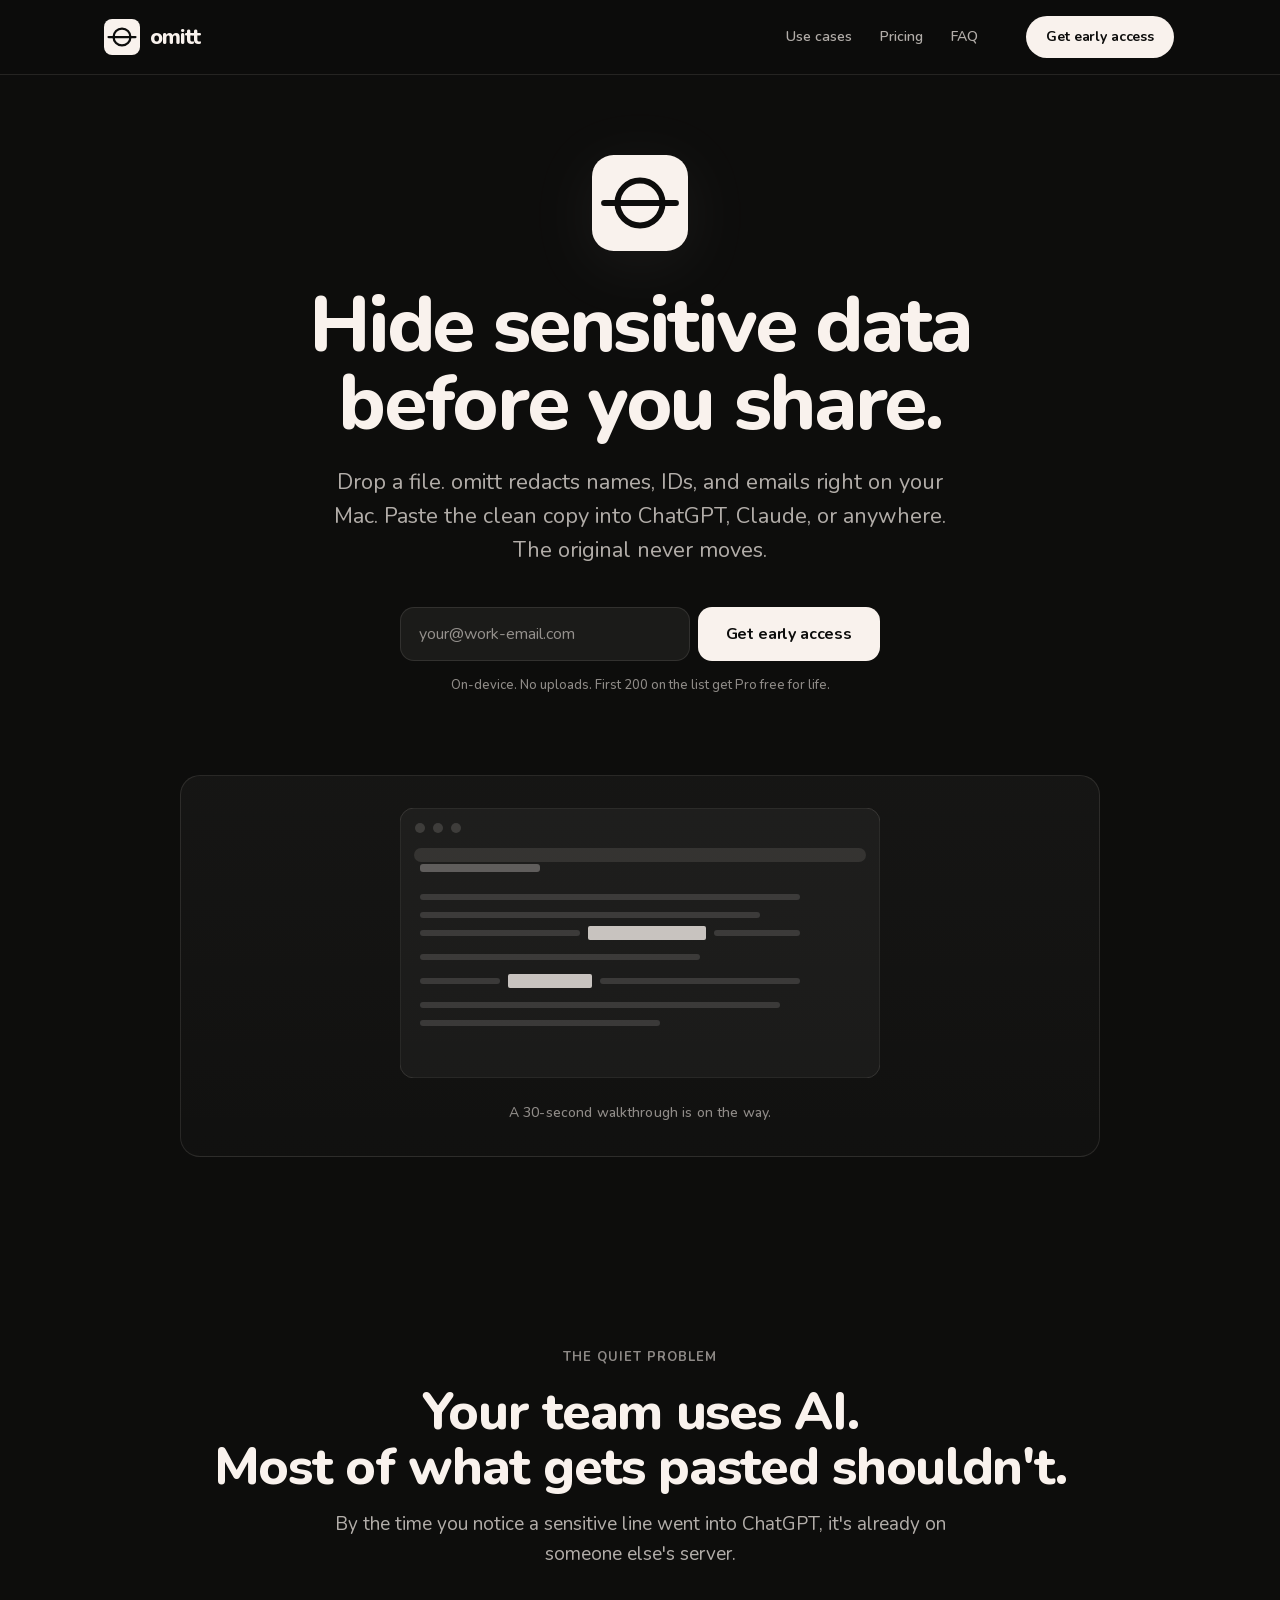
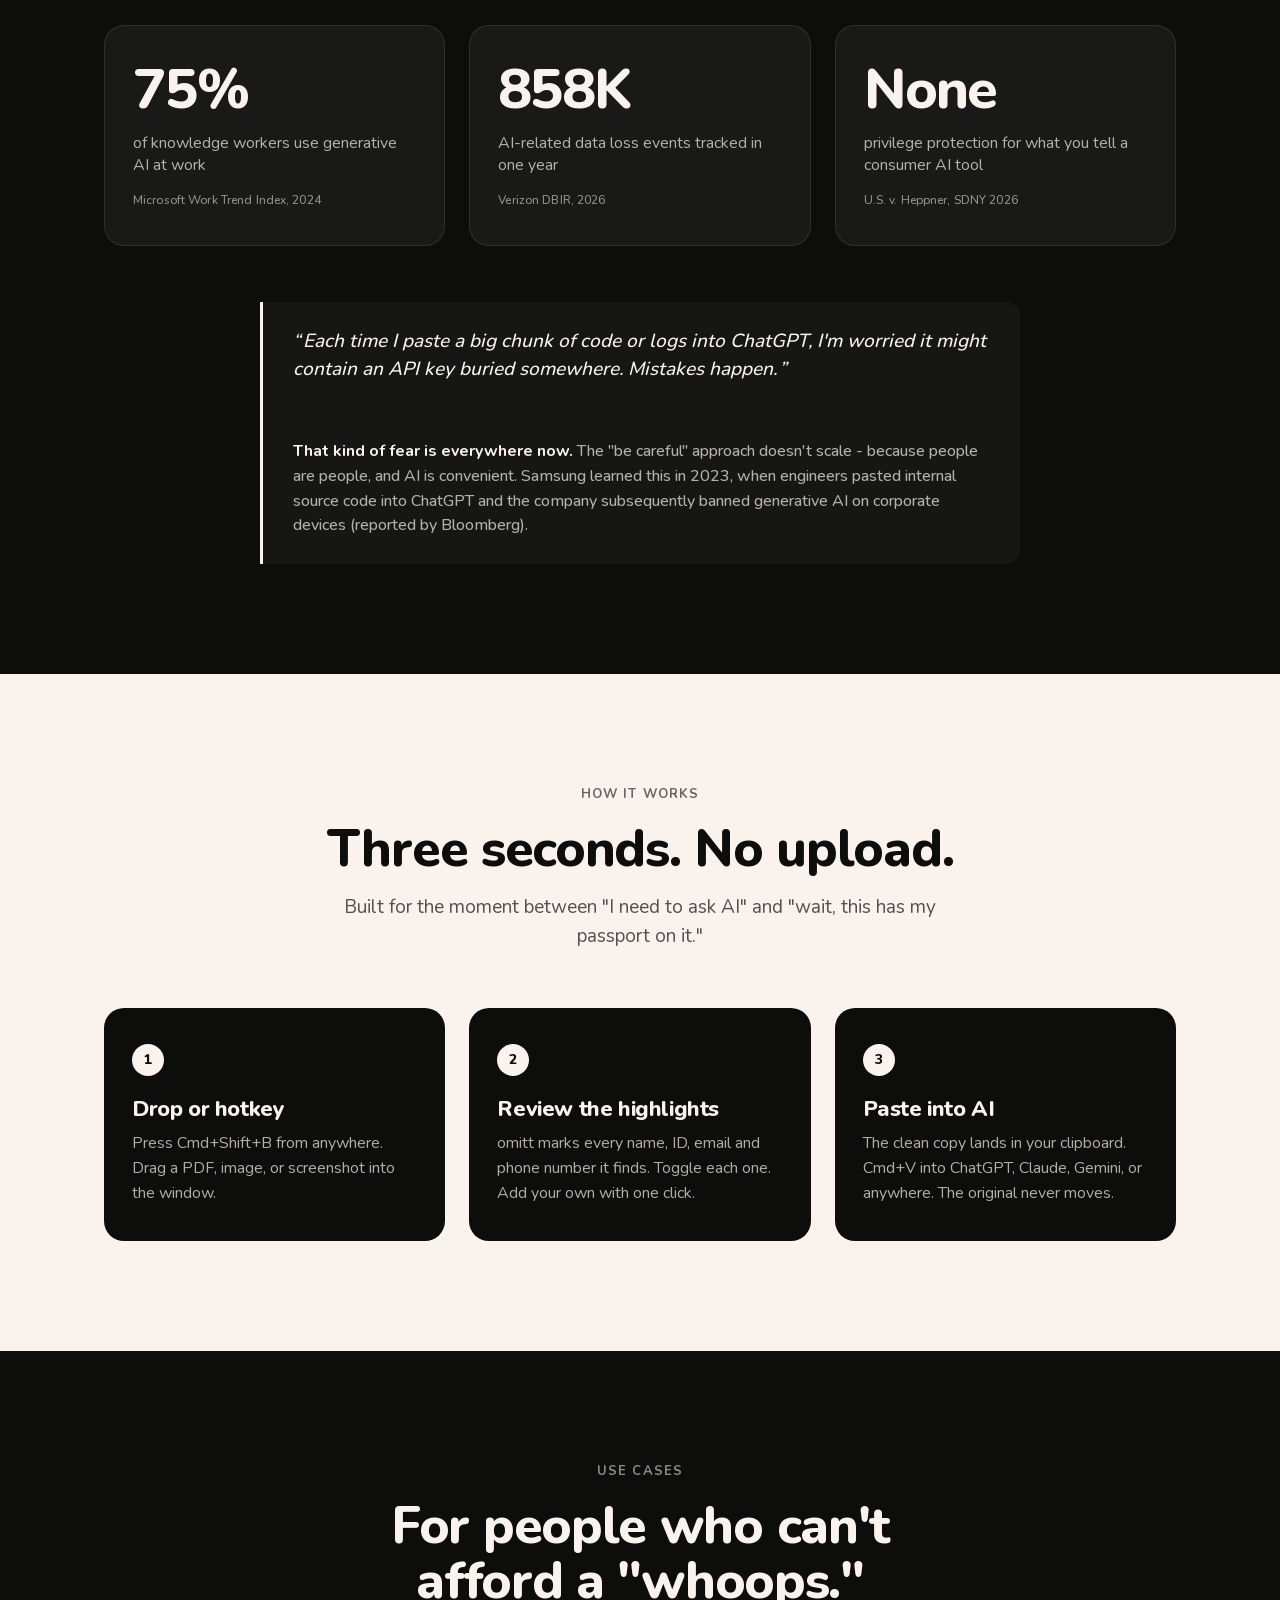
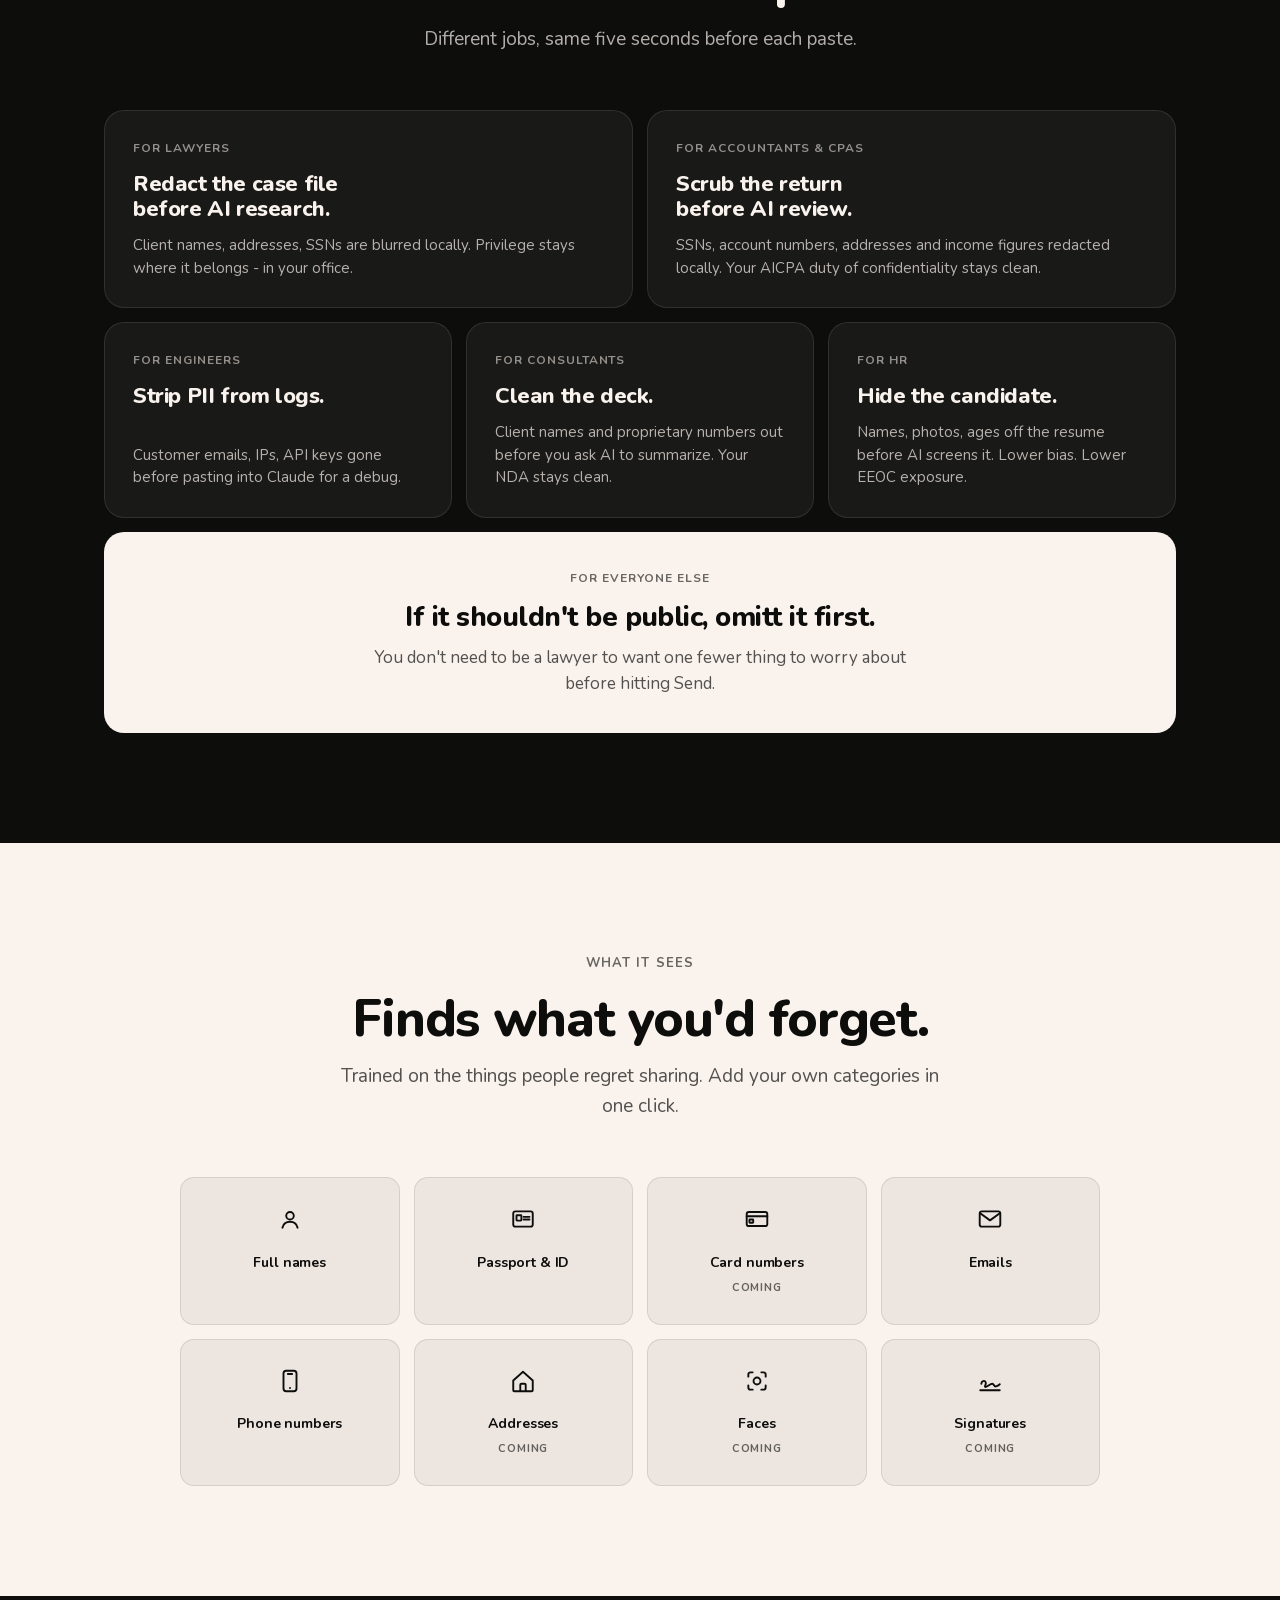
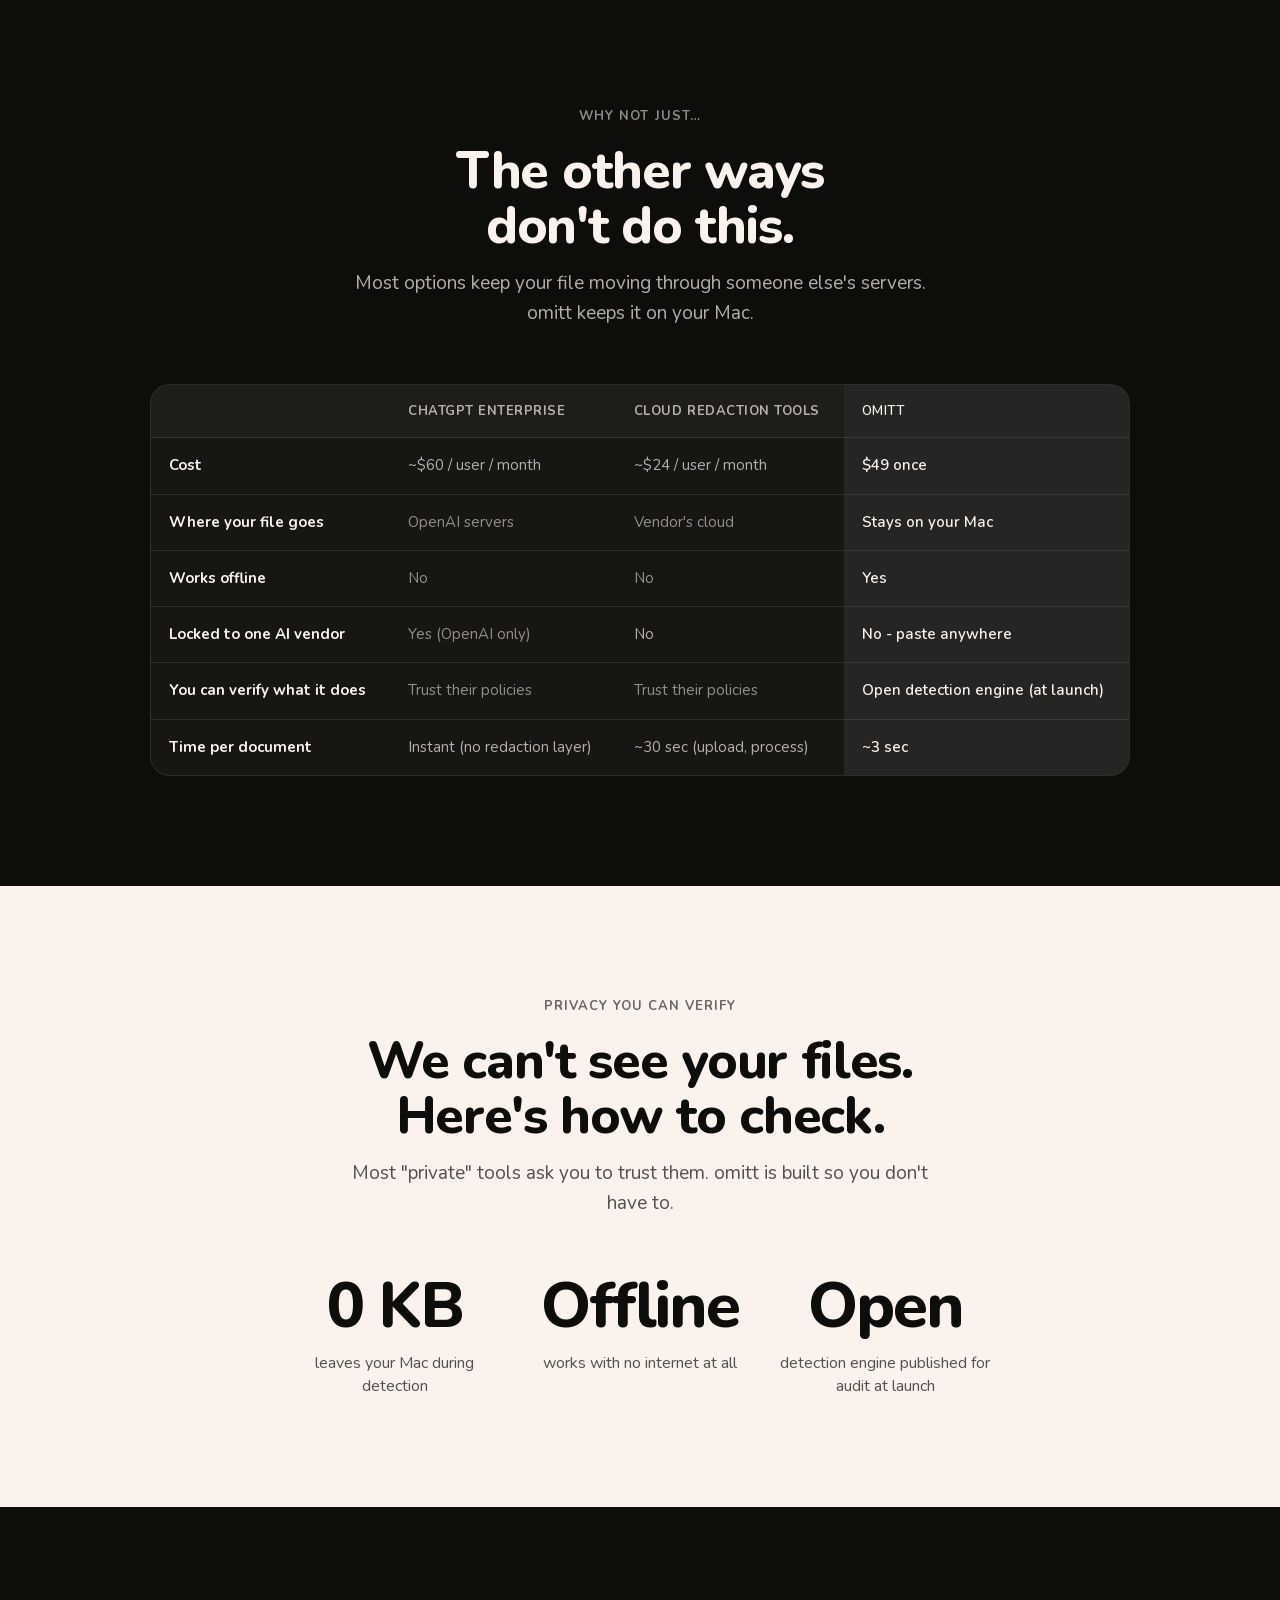
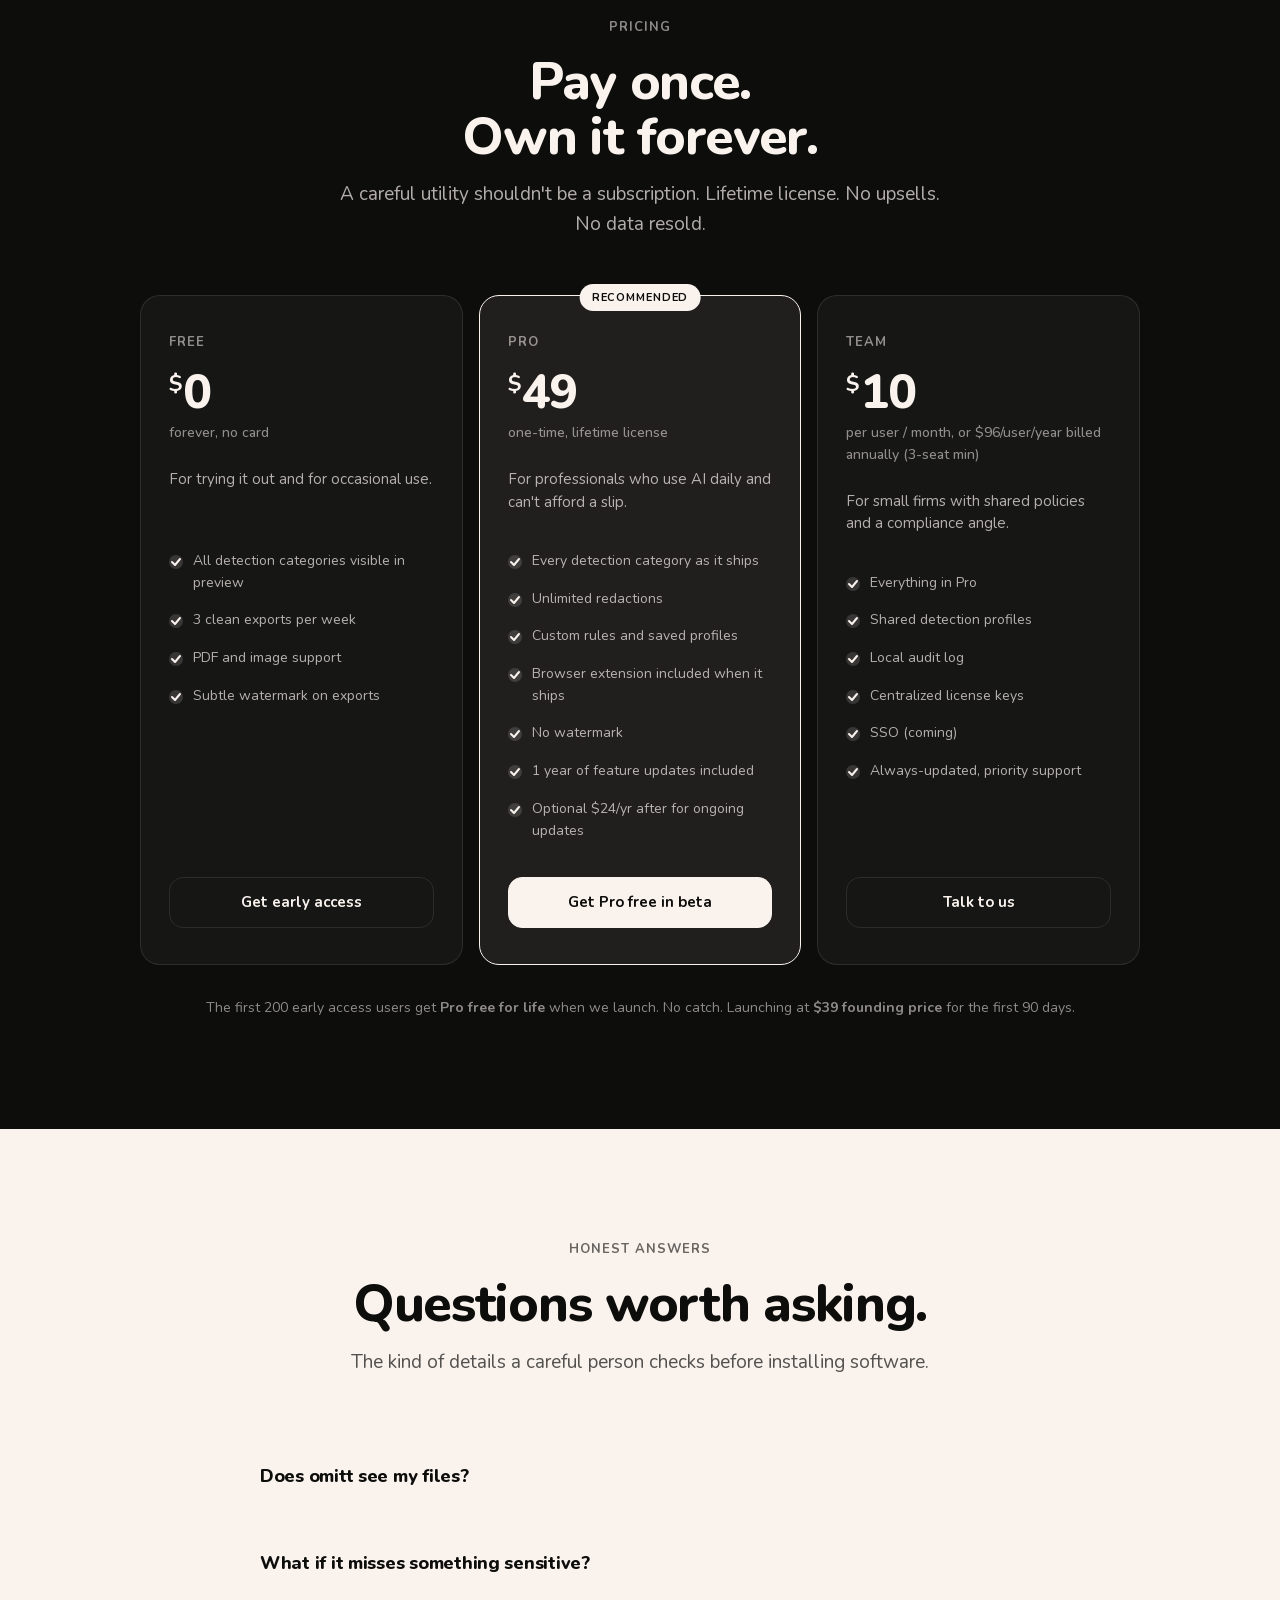
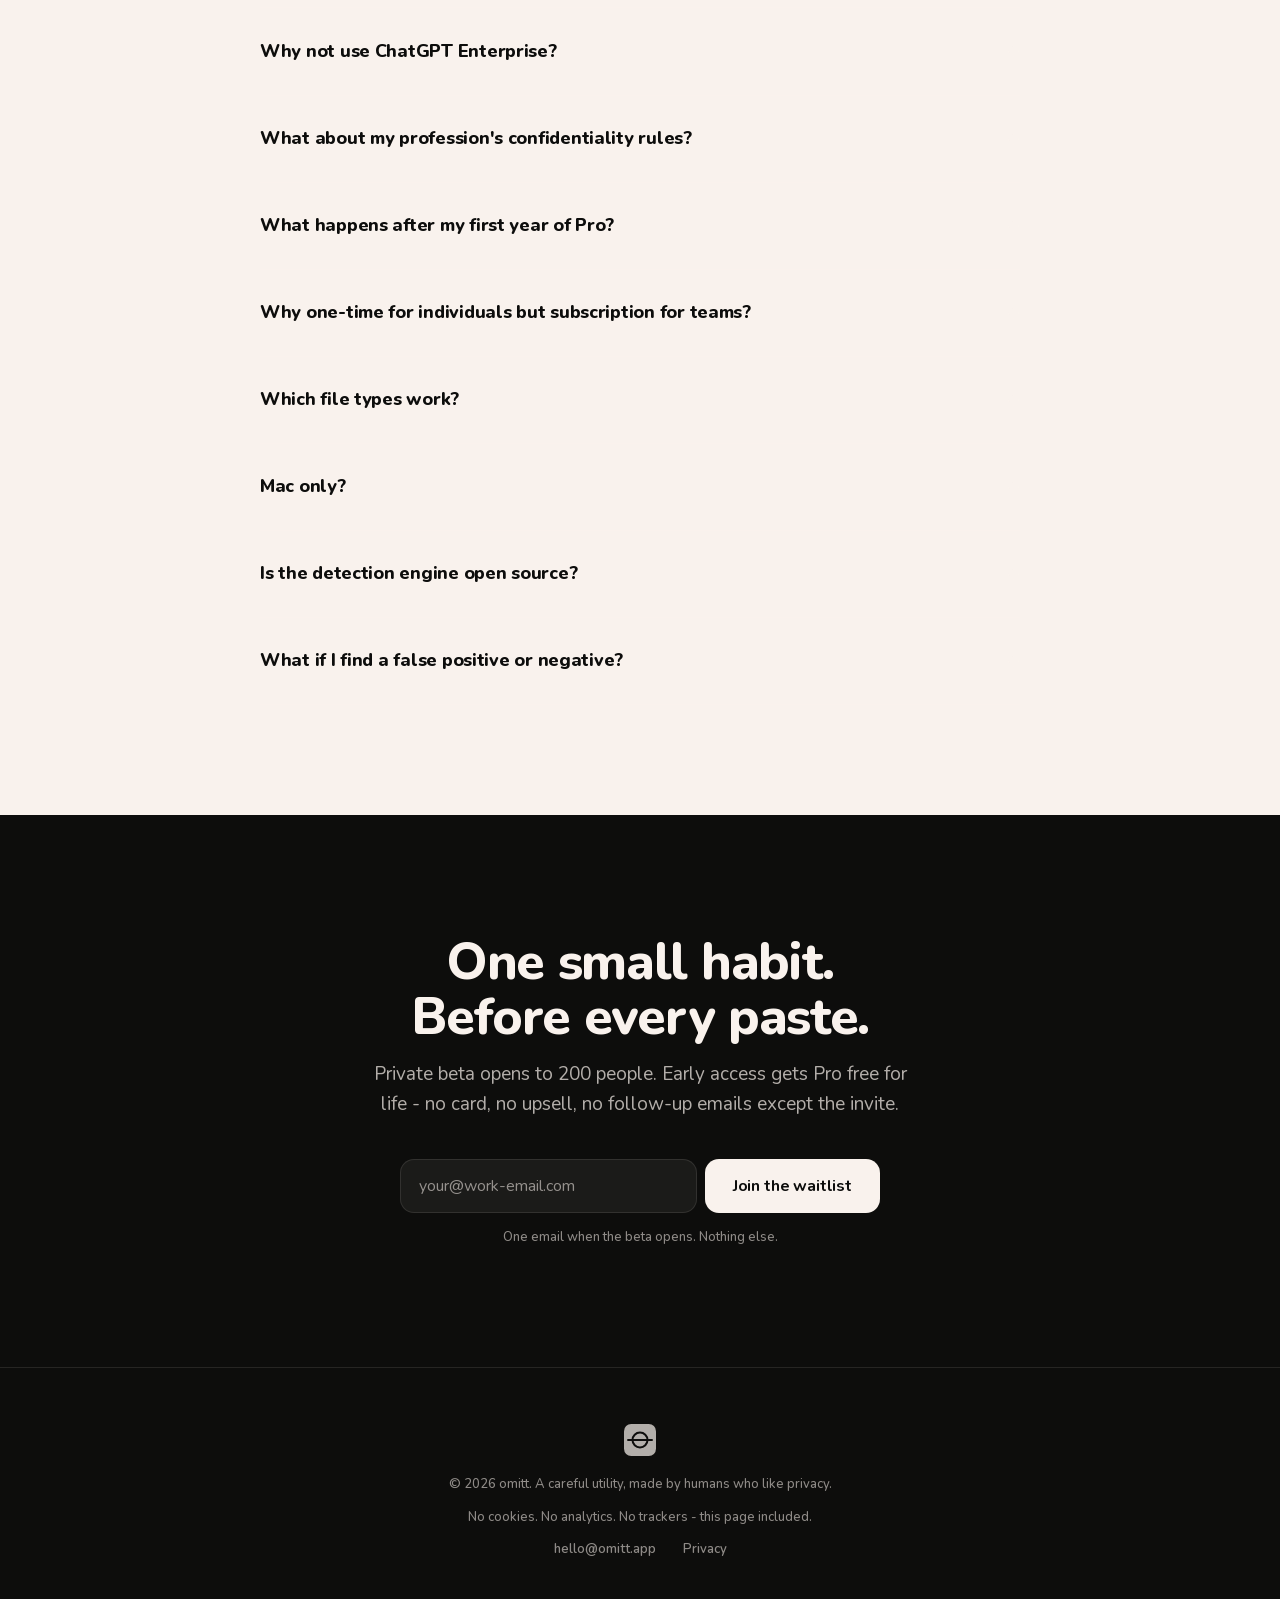
==== index.html @ 3f1601e3 "Add JSON-LD structured data and font preload - Organization + WebSite + SoftwareApplication schema f" ====
<!DOCTYPE html>
<html lang="en">
<head>
<meta charset="UTF-8" />
<meta name="viewport" content="width=device-width, initial-scale=1.0" />
<title>omitt - Hide sensitive data before you share</title>
<meta name="description" content="Drop a file. omitt redacts names, IDs, and emails on your Mac before you paste into ChatGPT, Claude, or anywhere. The original never moves." />

<!-- Theme color & icons -->
<meta name="theme-color" content="#0D0D0C">
<link rel="icon" type="image/svg+xml" href="/assets/svg/favicon.svg">
<link rel="icon" type="image/png" sizes="32x32" href="/assets/png/icon-32.png">
<link rel="icon" type="image/png" sizes="16x16" href="/assets/png/icon-16.png">
<link rel="apple-touch-icon" sizes="180x180" href="/assets/png/apple-touch-icon-180.png">
<link rel="manifest" href="/site.webmanifest">
<link rel="canonical" href="https://omitt.app/">

<!-- Social share -->
<meta property="og:title" content="omitt - Hide sensitive data before you share" />
<meta property="og:description" content="Drop any file. omitt hides what shouldn't leave your Mac before you paste into AI. The original never moves." />
<meta property="og:type" content="website" />
<meta property="og:url" content="https://omitt.app/" />
<meta property="og:site_name" content="omitt" />
<meta property="og:image" content="https://omitt.app/assets/png/og-image.png">
<meta property="og:image:width" content="1200">
<meta property="og:image:height" content="630">
<meta name="twitter:card" content="summary_large_image">
<meta name="twitter:image" content="https://omitt.app/assets/png/og-image.png">

<!-- Font (self-hosted Nunito variable) -->
<link rel="preload" href="/assets/fonts/Nunito-Variable.woff2" as="font" type="font/woff2" crossorigin>
<link rel="stylesheet" href="/assets/fonts/fonts.css">
<script type="application/ld+json">
{
  "@context": "https://schema.org",
  "@graph": [
    {
      "@type": "Organization",
      "@id": "https://omitt.app/#org",
      "name": "omitt",
      "url": "https://omitt.app/",
      "email": "hello@omitt.app",
      "logo": "https://omitt.app/assets/png/apple-touch-icon-180.png",
      "description": "Privacy-first macOS app that redacts sensitive data on-device before you paste it into AI tools."
    },
    {
      "@type": "WebSite",
      "@id": "https://omitt.app/#website",
      "url": "https://omitt.app/",
      "name": "omitt",
      "publisher": { "@id": "https://omitt.app/#org" },
      "inLanguage": "en"
    },
    {
      "@type": "SoftwareApplication",
      "name": "omitt",
      "operatingSystem": "macOS",
      "applicationCategory": "SecurityApplication",
      "url": "https://omitt.app/",
      "publisher": { "@id": "https://omitt.app/#org" },
      "description": "Detects and redacts names, IDs, emails, card numbers, and API keys on your Mac before you paste into ChatGPT, Claude, or Gemini. 100% on-device. The original never moves.",
      "offers": {
        "@type": "Offer",
        "price": "0",
        "priceCurrency": "USD",
        "description": "Free to download and use, with an optional one-time Pro upgrade."
      }
    }
  ]
}
</script>

<style>
  :root {
    --ink:        #0D0D0C;
    --cream:      #F9F2ED;
    --ink-soft:   rgba(13, 13, 12, 0.70);
    --ink-mute:   rgba(13, 13, 12, 0.62); /* 0.62 keeps small text AA-readable on cream */
    --cream-soft: rgba(249, 242, 237, 0.70);
    --cream-mute: rgba(249, 242, 237, 0.55);
    --cream-line: rgba(249, 242, 237, 0.10);
    --ink-line:   rgba(13, 13, 12, 0.10);
    --radius:     14px;
    --radius-lg:  20px;
    --radius-pill: 999px;
  }

  * { box-sizing: border-box; margin: 0; padding: 0; }
  @media (prefers-reduced-motion: no-preference) {
    html { scroll-behavior: smooth; }
  }

  /* Visible keyboard focus - matches the two-color system */
  a:focus-visible, button:focus-visible, summary:focus-visible {
    outline: 2px solid var(--cream);
    outline-offset: 3px;
    border-radius: 4px;
  }
  section.invert a:focus-visible,
  section.invert button:focus-visible,
  section.invert summary:focus-visible {
    outline-color: var(--ink);
  }

  body {
    font-family: var(--font-body);
    background: var(--ink);
    color: var(--cream);
    line-height: 1.55;
    -webkit-font-smoothing: antialiased;
    -moz-osx-font-smoothing: grayscale;
    font-weight: 400;
  }

  .wrap { max-width: 1120px; margin: 0 auto; padding: 0 24px; }
  .wrap-narrow { max-width: 780px; margin: 0 auto; padding: 0 24px; }

  /* ============================
     TYPOGRAPHY
     ============================ */
  h1, h2, h3, h4 {
    font-family: var(--font-display);
    font-weight: 800;
    line-height: 1.05;
  }
  h2 {
    font-size: clamp(34px, 4.2vw, 52px);
    letter-spacing: -0.025em;
    line-height: 1.05;
    margin-bottom: 16px;
    text-align: center;
  }
  h3 {
    font-size: 22px;
    letter-spacing: -0.018em;
  }
  .eyebrow {
    font-family: var(--font-body);
    font-size: 13px;
    font-weight: 700;
    letter-spacing: 0.08em;
    text-transform: uppercase;
    color: var(--cream-mute);
    margin-bottom: 18px;
    text-align: center;
  }
  section.invert .eyebrow { color: var(--ink-mute); }
  .section-sub {
    font-size: 19px;
    font-weight: 400;
    text-align: center;
    max-width: 620px;
    margin: 0 auto 56px;
    color: var(--cream-soft);
  }
  section.invert .section-sub { color: var(--ink-soft); }

  /* ============================
     NAV
     ============================ */
  nav {
    padding: 16px 0;
    border-bottom: 1px solid var(--cream-line);
    position: sticky;
    top: 0;
    background: rgba(13, 13, 12, 0.85);
    backdrop-filter: saturate(180%) blur(20px);
    -webkit-backdrop-filter: saturate(180%) blur(20px);
    z-index: 100;
  }
  nav .row {
    display: flex; justify-content: space-between; align-items: center;
    gap: 24px;
  }
  .logo {
    display: flex; align-items: center; gap: 10px;
    text-decoration: none;
    color: var(--cream);
  }
  .logo-icon { width: 36px; height: 36px; display: block; }
  .logo-text {
    font-family: var(--font-display);
    font-size: 22px;
    font-weight: 800;
    letter-spacing: -0.035em;
    line-height: 1;
  }
  .nav-links {
    display: flex; gap: 28px;
    margin-left: auto; margin-right: 24px;
  }
  .nav-links a {
    color: var(--cream-soft);
    text-decoration: none;
    font-size: 14px;
    font-weight: 600;
    transition: color .15s;
  }
  .nav-links a:hover { color: var(--cream); }
  nav .cta {
    background: var(--cream); color: var(--ink);
    padding: 10px 20px; border-radius: var(--radius-pill);
    text-decoration: none;
    font-family: var(--font-body);
    font-size: 14px;
    font-weight: 700;
    letter-spacing: -0.01em;
    transition: opacity .15s, transform .1s;
    white-space: nowrap;
    margin-right: 2px;
  }
  nav .cta:hover { opacity: .9; }
  nav .cta:active { transform: scale(.98); }

  /* ============================
     HERO
     ============================ */
  /* Hero uses the SAME container (.wrap) as every other section.
     Typographic hierarchy lives in max-width on .lede and form -NOT in the container.
     This is the Apple/Stripe/Linear pattern: one column width, hierarchy via type. */
  .hero {
    text-align: center;
    padding: 80px 0;
  }
  .hero-mark {
    width: 96px;
    height: 96px;
    display: block;
    margin: 0 auto 36px;
    /* Subtle "lifted" presence without competing with H1 */
    filter: drop-shadow(0 12px 32px rgba(249, 242, 237, 0.06));
  }
  .hero h1 {
    font-size: clamp(42px, 6.2vw, 78px);
    font-weight: 800;
    letter-spacing: -0.030em;
    line-height: 1.0;
    margin-bottom: 22px;
    color: var(--cream);
  }
  .hero .lede {
    font-size: clamp(18px, 1.8vw, 22px);
    color: var(--cream-soft);
    max-width: 620px;  /* Same as .section-sub - unified reading column */
    margin: 0 auto 40px;
    font-weight: 400;
  }
  .hero .lede kbd {
    font-family: var(--font-body);
    font-size: 0.85em;
    padding: 2px 8px;
    border: 1px solid var(--cream-line);
    border-radius: 6px;
    background: rgba(249, 242, 237, 0.06);
    color: var(--cream);
    font-weight: 500;
  }

  /* ============================
     FORM
     ============================ */
  form.signup {
    display: flex; gap: 8px;
    max-width: 480px; margin: 0 auto;
    flex-wrap: wrap;
    justify-content: center;
  }
  form.signup input[type="email"] {
    flex: 1; min-width: 240px;
    padding: 15px 18px;
    font-family: var(--font-body);
    font-size: 16px;
    font-weight: 400;
    border: 1px solid var(--cream-line);
    border-radius: var(--radius);
    background: rgba(249, 242, 237, 0.06);
    color: var(--cream);
    outline: none;
    transition: border-color .15s, background .15s;
  }
  form.signup input[type="email"]::placeholder { color: var(--cream-mute); }
  form.signup input[type="email"]:focus {
    border-color: var(--cream);
    background: rgba(249, 242, 237, 0.1);
  }
  form.signup button {
    padding: 15px 28px;
    font-family: var(--font-body);
    font-size: 16px; font-weight: 700;
    background: var(--cream);
    color: var(--ink);
    border: none;
    border-radius: var(--radius);
    cursor: pointer;
    letter-spacing: -0.01em;
    transition: opacity .15s, transform .1s;
    white-space: nowrap;
  }
  form.signup button:hover { opacity: .9; }
  form.signup button:active { transform: scale(.98); }
  .form-note {
    font-size: 13px;
    font-weight: 500;
    color: var(--cream-mute);
    margin-top: 14px;
  }
  section.invert .form-note { color: var(--ink-mute); }
  .form-success {
    display: none;
    background: rgba(249, 242, 237, 0.08);
    border: 1px solid var(--cream-line);
    color: var(--cream);
    padding: 18px 22px;
    border-radius: var(--radius);
    margin: 20px auto 0;
    max-width: 480px;
    font-size: 15px;
    font-weight: 600;
    text-align: center;
  }
  .form-success.show { display: block; }

  /* On-brand inline form error - replaces default browser validation bubble */
  .form-error {
    display: none;
    margin: 12px auto 0;
    max-width: 480px;
    padding: 12px 16px;
    background: rgba(249, 242, 237, 0.06);
    border: 1px solid var(--cream-line);
    border-left: 3px solid var(--cream);
    border-radius: var(--radius);
    font-family: var(--font-body);
    font-size: 14px;
    font-weight: 500;
    color: var(--cream);
    text-align: left;
  }
  .form-error.show { display: block; }
  section.invert .form-error {
    background: rgba(13, 13, 12, 0.04);
    border-color: var(--ink-line);
    border-left-color: var(--ink);
    color: var(--ink);
  }
  form.signup input[type="email"].is-invalid {
    border-color: var(--cream);
    background: rgba(249, 242, 237, 0.12);
  }
  section.invert .form-success {
    background: rgba(13, 13, 12, 0.06);
    border-color: var(--ink-line);
    color: var(--ink);
  }

  /* ============================
     DEMO MOCKUP (stylized window with redaction)
     ============================ */
  .demo {
    margin: 80px auto 0;
    max-width: 920px;
    padding: 32px;
    background: linear-gradient(180deg, rgba(249, 242, 237, 0.04) 0%, rgba(249, 242, 237, 0.02) 100%);
    border: 1px solid var(--cream-line);
    border-radius: var(--radius-lg);
    text-align: center;
  }
  .demo-mockup svg {
    width: 100%;
    max-width: 480px;
    height: auto;
    display: block;
    margin: 0 auto;
  }
  .demo-caption {
    margin-top: 24px;
    font-size: 14px;
    font-weight: 500;
    color: var(--cream-mute);
    letter-spacing: 0.01em;
  }

  /* Demo animation: a scan band sweeps the document, redaction bars
     appear as it passes them. Pure CSS, 6s loop with a quiet pause. */
  .demo-scanline {
    animation: demo-scan 6s ease-in-out infinite;
  }
  .demo-bar {
    transform-box: fill-box;
    transform-origin: left center;
  }
  .demo-bar-1 { animation: demo-redact-1 6s ease-out infinite; }
  .demo-bar-2 { animation: demo-redact-2 6s ease-out infinite; }
  @keyframes demo-scan {
    0%, 8%      { transform: translateY(0);     opacity: 0; }
    14%         { transform: translateY(24px);  opacity: 1; }
    52%         { transform: translateY(170px); opacity: 1; }
    58%, 100%   { transform: translateY(180px); opacity: 0; }
  }
  @keyframes demo-redact-1 {
    0%, 26%     { transform: scaleX(0); opacity: 1; }
    34%         { transform: scaleX(1); opacity: 1; }
    92%         { transform: scaleX(1); opacity: 1; }
    97%, 100%   { transform: scaleX(1); opacity: 0; }
  }
  @keyframes demo-redact-2 {
    0%, 38%     { transform: scaleX(0); opacity: 1; }
    46%         { transform: scaleX(1); opacity: 1; }
    92%         { transform: scaleX(1); opacity: 1; }
    97%, 100%   { transform: scaleX(1); opacity: 0; }
  }
  @media (prefers-reduced-motion: reduce) {
    .demo-scanline { display: none; }
    .demo-bar-1, .demo-bar-2 { animation: none; }
  }

  /* ============================
     SECTIONS
     ============================ */
  section { padding: 110px 0; }
  section.invert {
    background: var(--cream);
    color: var(--ink);
  }

  /* ============================
     PROBLEM (numbers)
     ============================ */
  .stat-row {
    display: grid;
    grid-template-columns: repeat(3, 1fr);
    gap: 24px;
    margin-bottom: 56px;
  }
  .stat-card {
    background: rgba(249, 242, 237, 0.05);
    border: 1px solid var(--cream-line);
    border-radius: var(--radius-lg);
    padding: 36px 28px;
    text-align: left;
  }
  .stat-num {
    font-family: var(--font-display);
    font-size: 56px;
    font-weight: 800;
    letter-spacing: -0.035em;
    line-height: 1;
    margin-bottom: 14px;
    color: var(--cream);
  }
  .stat-label {
    font-size: 16px;
    font-weight: 400;
    color: var(--cream-soft);
    line-height: 1.4;
  }
  .stat-source {
    font-size: 12px;
    font-weight: 500;
    color: var(--cream-mute);
    margin-top: 14px;
    letter-spacing: 0.01em;
  }
  .problem-callout {
    background: rgba(249, 242, 237, 0.04);
    border-left: 3px solid var(--cream);
    padding: 26px 30px;
    border-radius: 0 var(--radius) var(--radius) 0;
    margin: 0 auto;
    max-width: 760px;
    font-size: 16px;
    font-weight: 500;
    color: var(--cream-soft);
    line-height: 1.55;
  }
  .problem-callout em {
    display: block;
    font-style: italic;
    font-weight: 500;
    font-size: 19px;
    color: var(--cream);
    margin-bottom: 6px;
    line-height: 1.45;
  }
  .problem-callout em::before { content: "\201C"; margin-right: 2px; }
  .problem-callout em::after { content: "\201D"; margin-left: 2px; }
  .problem-callout strong { color: var(--cream); font-weight: 700; }

  /* ============================
     STEPS
     ============================ */
  .steps {
    display: grid;
    grid-template-columns: repeat(3, 1fr);
    gap: 24px;
  }
  .step {
    padding: 36px 28px;
    border-radius: var(--radius-lg);
    background: var(--ink);
    color: var(--cream);
  }
  section.invert .step { background: var(--ink); color: var(--cream); }
  .step-num {
    display: inline-flex;
    width: 32px; height: 32px;
    align-items: center; justify-content: center;
    border-radius: 50%;
    font-family: var(--font-display);
    font-size: 14px; font-weight: 800;
    margin-bottom: 22px;
    background: var(--cream);
    color: var(--ink);
  }
  .step h3 {
    color: var(--cream);
    margin-bottom: 10px;
  }
  .step p {
    font-size: 16px;
    color: var(--cream-soft);
  }

  /* ============================
     USE CASES (BENTO)
     ============================ */
  .bento {
    display: grid;
    grid-template-columns: repeat(6, 1fr);
    grid-auto-rows: minmax(180px, auto);
    gap: 14px;
    max-width: 1080px;
    margin: 0 auto;
  }
  .bento-card {
    background: rgba(249, 242, 237, 0.05);
    border: 1px solid var(--cream-line);
    border-radius: var(--radius-lg);
    padding: 28px;
    display: flex;
    flex-direction: column;
    justify-content: space-between;
    transition: background .15s, border-color .15s, transform .15s;
  }
  .bento-card:hover {
    background: rgba(249, 242, 237, 0.08);
    border-color: rgba(249, 242, 237, 0.18);
    transform: translateY(-2px);
  }
  /* Cream-on-ink card has its own hover - don't apply dark-mode hover overrides */
  .bento-c6:hover {
    background: var(--cream);
    border-color: transparent;
    transform: translateY(-2px);
    box-shadow: 0 14px 40px rgba(0, 0, 0, 0.25);
  }
  .bento-card .tag {
    font-family: var(--font-body);
    font-size: 12px;
    font-weight: 700;
    letter-spacing: 0.08em;
    text-transform: uppercase;
    color: var(--cream-mute);
    margin-bottom: 14px;
  }
  .bento-card h3 {
    font-family: var(--font-display);
    font-size: 22px;
    font-weight: 800;
    letter-spacing: -0.018em;
    line-height: 1.15;
    margin-bottom: 12px;
    color: var(--cream);
  }
  .bento-card p {
    font-size: 15px;
    color: var(--cream-soft);
    line-height: 1.5;
  }
  .bento-c1 { grid-column: span 3; }
  .bento-c2 { grid-column: span 3; }
  .bento-c3 { grid-column: span 2; }
  .bento-c4 { grid-column: span 2; }
  .bento-c5 { grid-column: span 2; }
  .bento-c6 { grid-column: span 6; }
  .bento-c6 {
    background: var(--cream);
    color: var(--ink);
    border-color: transparent;
    text-align: center;
    padding: 36px;
  }
  .bento-c6 h3 { color: var(--ink); font-size: 28px; }
  .bento-c6 p { color: var(--ink-soft); font-size: 17px; max-width: 540px; margin: 0 auto; }
  .bento-c6 .tag { color: var(--ink-mute); }

  /* ============================
     DETECT GRID
     ============================ */
  .detects {
    display: grid;
    grid-template-columns: repeat(4, 1fr);
    gap: 14px;
    max-width: 920px;
    margin: 0 auto;
  }
  .detect {
    background: rgba(13, 13, 12, 0.05);
    border: 1px solid var(--ink-line);
    color: var(--ink);
    padding: 28px 18px;
    border-radius: var(--radius);
    text-align: center;
    transition: border-color .15s, background .15s;
  }
  section:not(.invert) .detect {
    background: rgba(249, 242, 237, 0.05);
    border-color: var(--cream-line);
    color: var(--cream);
  }
  .detect:hover {
    background: rgba(13, 13, 12, 0.09);
    border-color: rgba(13, 13, 12, 0.2);
  }
  section:not(.invert) .detect:hover {
    background: rgba(249, 242, 237, 0.08);
    border-color: rgba(249, 242, 237, 0.2);
  }
  .detect svg {
    width: 26px; height: 26px;
    margin-bottom: 12px;
    color: currentColor;
  }
  .detect-label {
    font-family: var(--font-body);
    font-size: 14px;
    font-weight: 700;
    letter-spacing: -0.01em;
  }
  .detect-soon {
    font-size: 11px;
    font-weight: 700;
    letter-spacing: 0.07em;
    text-transform: uppercase;
    color: var(--ink-mute);
    margin-top: 5px;
  }
  section:not(.invert) .detect-soon { color: var(--cream-mute); }

  /* ============================
     COMPARISON TABLE
     ============================ */
  .compare-wrap {
    overflow-x: auto;
    max-width: 980px;
    margin: 0 auto;
  }
  table.compare {
    width: 100%;
    border-collapse: separate;
    border-spacing: 0;
    background: rgba(249, 242, 237, 0.04);
    border: 1px solid var(--cream-line);
    border-radius: var(--radius-lg);
    overflow: hidden;
    font-size: 15px;
  }
  table.compare th, table.compare td {
    padding: 16px 18px;
    text-align: left;
    border-bottom: 1px solid var(--cream-line);
  }
  table.compare th {
    font-family: var(--font-body);
    font-weight: 700;
    color: var(--cream-soft);
    font-size: 13px;
    letter-spacing: 0.04em;
    text-transform: uppercase;
    background: rgba(249, 242, 237, 0.03);
  }
  table.compare th:first-child, table.compare td:first-child {
    font-weight: 700;
    color: var(--cream);
  }
  table.compare .col-omitt {
    background: rgba(249, 242, 237, 0.07);
    color: var(--cream);
    font-weight: 600;
  }
  table.compare tbody tr:last-child td { border-bottom: none; }
  table.compare td {
    color: var(--cream-soft);
  }
  table.compare td.good { color: var(--cream); font-weight: 600; }
  table.compare td.bad { color: var(--cream-mute); }

  /* ============================
     PRIVACY PROMISE
     ============================ */
  .promise {
    max-width: 760px;
    margin: 0 auto;
    text-align: center;
  }
  .promise-stat {
    display: grid;
    grid-template-columns: repeat(3, 1fr);
    gap: 24px;
    margin-top: 48px;
  }
  .promise-stat .stat-num { color: var(--ink); font-size: 64px; }
  .promise-stat .stat-label { color: var(--ink-soft); }

  /* ============================
     PRICING
     ============================ */
  .pricing {
    display: grid;
    grid-template-columns: repeat(3, 1fr);
    gap: 16px;
    max-width: 1000px;
    margin: 0 auto;
  }
  .price-card {
    background: rgba(249, 242, 237, 0.04);
    border: 1px solid var(--cream-line);
    border-radius: var(--radius-lg);
    padding: 36px 28px;
    display: flex;
    flex-direction: column;
    transition: border-color .15s, background .15s;
  }
  .price-card.featured {
    border-color: var(--cream);
    background: rgba(249, 242, 237, 0.08);
    position: relative;
  }
  .price-card.featured::before {
    content: "Recommended";
    position: absolute;
    top: -12px;
    left: 50%;
    transform: translateX(-50%);
    background: var(--cream);
    color: var(--ink);
    font-family: var(--font-body);
    font-size: 11px;
    font-weight: 700;
    letter-spacing: 0.08em;
    text-transform: uppercase;
    padding: 5px 12px;
    border-radius: var(--radius-pill);
  }
  .price-tier {
    font-family: var(--font-body);
    font-size: 13px;
    font-weight: 700;
    letter-spacing: 0.08em;
    text-transform: uppercase;
    color: var(--cream-mute);
    margin-bottom: 16px;
  }
  .price-amount {
    font-family: var(--font-display);
    font-size: 48px;
    font-weight: 800;
    letter-spacing: -0.035em;
    line-height: 1;
    color: var(--cream);
    margin-bottom: 6px;
  }
  .price-amount sup {
    font-size: 22px;
    font-weight: 700;
    vertical-align: super;
    margin-right: 2px;
  }
  .price-period {
    font-size: 14px;
    font-weight: 500;
    color: var(--cream-mute);
    margin-bottom: 24px;
  }
  .price-desc {
    font-size: 15px;
    color: var(--cream-soft);
    margin-bottom: 26px;
    line-height: 1.5;
    min-height: 48px;
  }
  .price-features {
    list-style: none;
    margin-bottom: 28px;
    flex: 1;
  }
  .price-features li {
    padding: 8px 0;
    font-size: 14px;
    color: var(--cream-soft);
    display: flex;
    align-items: flex-start;
    gap: 10px;
  }
  .price-features li::before {
    content: "";
    width: 14px; height: 14px;
    border-radius: 50%;
    background: rgba(249, 242, 237, 0.15);
    flex-shrink: 0;
    margin-top: 5px;
    background-image: url("data:image/svg+xml,%3Csvg xmlns='http://www.w3.org/2000/svg' viewBox='0 0 14 14' fill='none' stroke='%23F9F2ED' stroke-width='2' stroke-linecap='round' stroke-linejoin='round'%3E%3Cpath d='M3 7l3 3 5-6'/%3E%3C/svg%3E");
    background-size: contain;
  }
  .price-cta {
    display: block;
    text-align: center;
    padding: 13px 20px;
    font-family: var(--font-body);
    font-size: 15px;
    font-weight: 700;
    text-decoration: none;
    border-radius: var(--radius);
    border: 1px solid var(--cream-line);
    color: var(--cream);
    transition: background .15s, border-color .15s;
  }
  .price-cta:hover {
    background: rgba(249, 242, 237, 0.1);
    border-color: var(--cream-soft);
  }
  .price-card.featured .price-cta {
    background: var(--cream);
    color: var(--ink);
    border-color: var(--cream);
  }
  .price-card.featured .price-cta:hover {
    opacity: 0.92;
  }
  .pricing-note {
    text-align: center;
    margin-top: 32px;
    font-size: 14px;
    color: var(--cream-mute);
  }

  /* ============================
     FAQ
     ============================ */
  .faq {
    max-width: 760px;
    margin: 0 auto;
  }
  details.faq-item {
    border-bottom: 1px solid var(--cream-line);
    padding: 4px 0;
  }
  details.faq-item:first-of-type { border-top: 1px solid var(--cream-line); }
  details.faq-item summary {
    padding: 22px 0;
    cursor: pointer;
    font-family: var(--font-display);
    font-size: 18px;
    font-weight: 800;
    letter-spacing: -0.015em;
    color: var(--cream);
    display: flex;
    justify-content: space-between;
    align-items: center;
    gap: 16px;
    list-style: none;
  }
  details.faq-item summary::-webkit-details-marker { display: none; }
  details.faq-item summary::after {
    content: "+";
    font-family: var(--font-display);
    font-weight: 800;
    font-size: 22px;
    color: var(--cream-soft);
    transition: transform .2s;
  }
  details.faq-item[open] summary::after { content: "−"; }
  details.faq-item p {
    padding: 0 0 24px;
    font-size: 16px;
    color: var(--cream-soft);
    line-height: 1.55;
  }

  /* ============================
     FINAL CTA - uses .wrap like all other sections for visual consistency
     ============================ */
  .cta-final {
    text-align: center;
    padding: 120px 0;
  }
  .cta-final h2 { color: var(--cream); }
  .cta-final .lede {
    color: var(--cream-soft);
    font-size: 19px;
    margin-bottom: 40px;
    max-width: 560px;
    margin-left: auto;
    margin-right: auto;
  }

  /* ============================
     MOBILE STICKY CTA
     ============================ */
  .mobile-sticky-cta {
    display: none;
  }
  @media (max-width: 760px) {
    .mobile-sticky-cta {
      display: block;
      position: fixed;
      bottom: 16px;
      left: 50%;
      transform: translateX(calc(-50% + 0px));
      background: var(--cream);
      color: var(--ink);
      padding: 13px 26px;
      border-radius: var(--radius-pill);
      text-decoration: none;
      font-family: var(--font-body);
      font-weight: 700;
      font-size: 15px;
      letter-spacing: -0.01em;
      white-space: nowrap; /* fixed + left:50% caps available width at 50vw - without this the label wraps */
      box-shadow: 0 10px 28px rgba(0,0,0,0.35);
      z-index: 80;
      opacity: 0;
      pointer-events: none;
      visibility: hidden; /* keeps the hidden CTA out of the keyboard tab order */
      transition: opacity .25s ease, transform .25s ease, visibility .25s;
    }
    .mobile-sticky-cta.show {
      opacity: 1;
      pointer-events: auto;
      visibility: visible;
    }
    .mobile-sticky-cta:active { transform: translateX(-50%) scale(.97); }
  }

  /* ============================
     FOOTER
     ============================ */
  footer {
    padding: 56px 0 40px;
    text-align: center;
    color: var(--cream-mute);
    font-size: 13px;
    border-top: 1px solid var(--cream-line);
  }
  footer .footer-logo {
    width: 32px; height: 32px;
    margin: 0 auto 18px;
    display: block;
    opacity: 0.7;
  }
  footer .footer-text {
    font-weight: 500;
    margin-bottom: 12px;
  }
  footer a {
    color: var(--cream-mute);
    text-decoration: none;
    margin: 0 12px;
    font-weight: 600;
    transition: color .15s;
  }
  footer a:hover { color: var(--cream); }

  /* ============================
     RESPONSIVE - LAYERED MOBILE STRATEGY
     ============================ */

  /* --------- TABLET / SMALL DESKTOP (900px) --------- */
  @media (max-width: 900px) {
    .wrap, .wrap-narrow { padding: 0 24px; }
    .nav-links { display: none; }
    nav .cta { padding: 9px 16px; font-size: 13px; }

    .bento { grid-template-columns: repeat(2, 1fr); }
    .bento-c1, .bento-c2, .bento-c3, .bento-c4, .bento-c5 { grid-column: span 1; }
    .bento-c6 { grid-column: span 2; }

    .stat-row { grid-template-columns: 1fr; }
    /* Pricing: keep natural order Free → Pro → Team across all viewports */
    .pricing { grid-template-columns: 1fr; max-width: 480px; }

    section { padding: 96px 0; }
    h2 { font-size: clamp(30px, 5vw, 42px); }
  }

  /* --------- MOBILE (760px) --------- */
  @media (max-width: 760px) {
    /* SINGLE source of truth for content column on mobile.
       Every section, hero, final CTA -they all share this padding. */
    .wrap, .wrap-narrow { padding: 0 28px; }

    /* Hero uses .wrap directly -no extra horizontal padding */
    .hero { padding: 48px 0 56px; }
    .hero-mark { width: 76px; height: 76px; margin-bottom: 28px; }
    .hero h1 {
      font-size: 32px;
      line-height: 1.12;
      letter-spacing: -0.02em;
    }
    .hero h1 br { display: none; }
    .hero .lede { font-size: 16px; margin-bottom: 32px; }

    /* Form & button -stack vertically, full content width (matches cards/text) */
    form.signup {
      flex-direction: column;
      max-width: 100%;
      gap: 10px;
    }
    form.signup input[type="email"] {
      min-width: 0;
      width: 100%;
      padding: 14px 16px;
      font-size: 16px; /* prevents iOS auto-zoom on focus */
    }
    form.signup button {
      width: 100%;
      padding: 14px 20px;
    }

    /* Demo mockup mobile */
    .demo { padding: 18px; margin-top: 48px; }
    .demo-caption { font-size: 13px; margin-top: 18px; }

    /* Nav CTA touch-friendly */
    nav .cta { padding: 10px 18px; font-size: 13px; margin-right: 0; }

    /* Sections */
    section { padding: 72px 0; }
    h2 { font-size: 32px; line-height: 1.08; letter-spacing: -0.02em; }
    .section-sub { font-size: 17px; margin-bottom: 40px; }
    .eyebrow { font-size: 12px; margin-bottom: 14px; }

    /* Problem stats: compact */
    .stat-card { padding: 30px 24px; }
    .stat-num { font-size: 44px; }
    .stat-label { font-size: 15px; }
    .problem-callout { font-size: 16px; padding: 20px 22px; }

    /* Steps */
    .steps { grid-template-columns: 1fr; gap: 16px; }
    .step { padding: 30px 24px; }
    .step h3 { font-size: 20px; }

    /* Use cases bento - 1 column */
    .bento { grid-template-columns: 1fr; gap: 12px; }
    .bento-c1, .bento-c2, .bento-c3, .bento-c4, .bento-c5, .bento-c6 { grid-column: span 1; }
    .bento-card { padding: 24px; min-height: 0; }
    .bento-card h3 { font-size: 20px; line-height: 1.2; }
    .bento-card p { font-size: 14px; }
    .bento-c6 { padding: 28px 24px; }
    .bento-c6 h3 { font-size: 22px; }
    .bento-c6 p { font-size: 15px; }

    /* Detect grid - 2 columns */
    .detects { grid-template-columns: repeat(2, 1fr); gap: 12px; }
    .detect { padding: 22px 14px; }

    /* Compare table: scroll hint */
    .compare-wrap {
      position: relative;
      margin: 0 -20px; /* extend table edges to viewport */
      padding: 0 20px;
    }
    .compare-wrap::after {
      content: "← swipe to compare →";
      display: block;
      text-align: center;
      font-size: 12px;
      font-weight: 500;
      color: var(--cream-mute);
      margin-top: 14px;
      letter-spacing: 0.04em;
    }
    table.compare { font-size: 13px; min-width: 560px; }
    table.compare th, table.compare td { padding: 12px 10px; }

    /* Promise */
    .promise-stat { grid-template-columns: 1fr; gap: 30px; }
    .promise-stat .stat-num { font-size: 52px; }

    /* Pricing */
    .price-card { padding: 30px 24px; }
    .price-amount { font-size: 44px; }
    .price-features { margin-bottom: 24px; }

    /* FAQ */
    .faq details.faq-item summary { font-size: 17px; padding: 20px 0; }
    .faq details.faq-item p { font-size: 15px; padding-bottom: 20px; }

    /* CTA final - uses .wrap padding (unified with all sections) */
    .cta-final { padding: 80px 0; }
    .cta-final .lede { font-size: 17px; margin-bottom: 32px; }

    /* Footer */
    footer { padding: 40px 0 32px; }
  }

  /* --------- SMALL MOBILE (480px - iPhone SE, small Androids) --------- */
  @media (max-width: 480px) {
    /* Same column padding as the rest of the page -no special cases */
    .wrap, .wrap-narrow { padding: 0 24px; }

    /* Nav: compress */
    nav { padding: 14px 0; }
    .logo-icon { width: 32px; height: 32px; }
    .logo-text { font-size: 19px; }
    nav .cta { padding: 9px 14px; font-size: 12px; }

    /* Hero uses .wrap padding (unified) */
    .hero { padding: 32px 0 48px; }
    .hero-mark { width: 64px; height: 64px; margin-bottom: 24px; }
    .hero h1 {
      font-size: 26px;
      line-height: 1.15;
      letter-spacing: -0.012em;
    }
    .hero .lede { font-size: 15px; margin-bottom: 28px; line-height: 1.55; }
    .form-note { font-size: 12px; }

    /* Demo mockup compact */
    .demo { margin: 40px auto 0; border-radius: 14px; padding: 14px; }
    .demo-caption { font-size: 12px; margin-top: 14px; }

    /* Nav CTA - tight phones */
    nav .cta { padding: 9px 14px; font-size: 12px; }

    /* Section type */
    section { padding: 64px 0; }
    h2 { font-size: 28px; line-height: 1.1; }
    .section-sub { font-size: 16px; margin-bottom: 36px; }

    /* Stats */
    .stat-card { padding: 26px 22px; }
    .stat-num { font-size: 40px; }
    .stat-label { font-size: 14px; }
    .stat-source { font-size: 11px; }
    .problem-callout { font-size: 15px; padding: 18px 20px; }

    /* Steps */
    .step { padding: 26px 22px; }
    .step h3 { font-size: 19px; }
    .step p { font-size: 15px; }

    /* Bento */
    .bento-card { padding: 22px 20px; }
    .bento-card h3 { font-size: 19px; }
    .bento-card p { font-size: 14px; }
    .bento-card .tag { font-size: 11px; }
    .bento-c6 { padding: 26px 22px; }
    .bento-c6 h3 { font-size: 20px; }

    /* Detects: keep 2 columns but smaller */
    .detect { padding: 20px 12px; }
    .detect-label { font-size: 13px; }

    /* Compare */
    table.compare { font-size: 12px; min-width: 520px; }
    table.compare th, table.compare td { padding: 10px 8px; }

    /* Promise */
    .promise-stat .stat-num { font-size: 46px; }

    /* Pricing */
    .price-card { padding: 28px 22px; }
    .price-card.featured::before {
      font-size: 10px;
      padding: 4px 10px;
    }
    .price-amount { font-size: 40px; }
    .price-amount sup { font-size: 19px; }
    .price-tier { font-size: 12px; }
    .price-desc { font-size: 14px; min-height: 0; }
    .price-features li { font-size: 13px; padding: 7px 0; }
    .price-cta { padding: 12px 18px; font-size: 14px; }

    /* FAQ */
    .faq details.faq-item summary { font-size: 16px; padding: 18px 0; }
    .faq details.faq-item summary::after { font-size: 20px; }
    .faq details.faq-item p { font-size: 14px; padding-bottom: 18px; }

    /* CTA final - uses .wrap padding (unified) */
    .cta-final { padding: 64px 0; }
    .cta-final .lede { font-size: 16px; }

    /* Footer */
    footer { padding: 32px 0 28px; font-size: 12px; }
    footer .footer-logo { width: 28px; height: 28px; margin-bottom: 14px; }
    footer a { margin: 0 8px; font-size: 12px; }
  }
</style>
</head>
<body>

<!-- Hidden sprite for category icons -->
<svg style="display:none" aria-hidden="true">
  <symbol id="i-full-names" viewBox="0 0 24 24" fill="none" stroke="currentColor" stroke-width="1.75" stroke-linecap="round" stroke-linejoin="round"><circle cx="12" cy="9" r="3.5"/><path d="M5 20c.8-3.4 3.6-5.4 7-5.4s6.2 2 7 5.4"/></symbol>
  <symbol id="i-passport-id" viewBox="0 0 24 24" fill="none" stroke="currentColor" stroke-width="1.75" stroke-linecap="round" stroke-linejoin="round"><rect x="3" y="5" width="18" height="14" rx="2"/><rect x="6" y="8.5" width="4.5" height="5" rx=".5"/><line x1="12.5" y1="10" x2="18" y2="10"/><line x1="12.5" y1="12.5" x2="18" y2="12.5"/></symbol>
  <symbol id="i-card-numbers" viewBox="0 0 24 24" fill="none" stroke="currentColor" stroke-width="1.75" stroke-linecap="round" stroke-linejoin="round"><rect x="2.5" y="5.5" width="19" height="13" rx="2"/><line x1="2.5" y1="9.5" x2="21.5" y2="9.5"/><rect x="5" y="12.5" width="3.5" height="3" rx=".5"/></symbol>
  <symbol id="i-emails" viewBox="0 0 24 24" fill="none" stroke="currentColor" stroke-width="1.75" stroke-linecap="round" stroke-linejoin="round"><rect x="2.5" y="5" width="19" height="14" rx="2"/><path d="M3.25 7l8.75 6.25L20.75 7"/></symbol>
  <symbol id="i-phone-numbers" viewBox="0 0 24 24" fill="none" stroke="currentColor" stroke-width="1.75" stroke-linecap="round" stroke-linejoin="round"><rect x="6" y="2.5" width="12" height="19" rx="2.5"/><line x1="10" y1="5.5" x2="14" y2="5.5"/><circle cx="12" cy="18.5" r=".9" fill="currentColor" stroke="none"/></symbol>
  <symbol id="i-addresses" viewBox="0 0 24 24" fill="none" stroke="currentColor" stroke-width="1.75" stroke-linecap="round" stroke-linejoin="round"><path d="M3 11.5L12 3.5l9 8v9a1 1 0 0 1-1 1H4a1 1 0 0 1-1-1z"/><path d="M9.5 21v-5.5a1 1 0 0 1 1-1h3a1 1 0 0 1 1 1V21"/></symbol>
  <symbol id="i-faces" viewBox="0 0 24 24" fill="none" stroke="currentColor" stroke-width="1.75" stroke-linecap="round" stroke-linejoin="round"><path d="M4 8V6a2 2 0 0 1 2-2h2 M16 4h2a2 2 0 0 1 2 2v2 M20 16v2a2 2 0 0 1-2 2h-2 M8 20H6a2 2 0 0 1-2-2v-2"/><circle cx="12" cy="12" r="3.2"/></symbol>
  <symbol id="i-signatures" viewBox="0 0 24 24" fill="none" stroke="currentColor" stroke-width="1.75" stroke-linecap="round" stroke-linejoin="round"><path d="M4 14.5c0-2.5 3-3.5 4-1.5s-2 4.5 0 4.5 4-3 6-3 1.5 3 3.5 2.5 3.5-2 3.5-2"/><path d="M3 20.5h18"/></symbol>
</svg>

<!-- =========== NAV =========== -->
<nav>
  <div class="wrap row">
    <a href="#" class="logo" aria-label="omitt home">
      <img class="logo-icon" src="/assets/svg/icon.svg" alt="" />
      <span class="logo-text">omitt</span>
    </a>
    <div class="nav-links">
      <a href="#use-cases">Use cases</a>
      <a href="#pricing">Pricing</a>
      <a href="#faq">FAQ</a>
    </div>
    <a href="#access" class="cta">Get early access</a>
  </div>
</nav>

<main>

<!-- =========== HERO =========== -->
<header class="hero">
  <div class="wrap">
    <img class="hero-mark" src="/assets/svg/icon.svg" alt="" width="96" height="96" />
    <h1>Hide sensitive data <br/>before you share.</h1>
    <p class="lede">Drop a file. omitt redacts names, IDs, and emails right on your Mac. Paste the clean copy into ChatGPT, Claude, or anywhere. The original never moves.</p>

    <form class="signup" novalidate onsubmit="return handleSignup(event, 'hero')">
      <input type="email" name="email" placeholder="your@work-email.com" aria-label="Email" autocomplete="email" />
      <input type="text" name="_gotcha" tabindex="-1" autocomplete="off" style="position:absolute;left:-9999px;width:1px;height:1px;opacity:0;" aria-hidden="true" />
      <button type="submit">Get early access</button>
    </form>
    <div class="form-error" id="error-hero" role="alert" aria-live="polite"></div>
    <div class="form-note">On-device. No uploads. First 200 on the list get Pro free for life.</div>
    <div class="form-success" id="success-hero" role="status">Thanks. You're on the list. We'll email when the beta opens.</div>

    <div class="demo">
    <div class="demo-mockup" aria-hidden="true">
      <svg viewBox="0 0 480 270" xmlns="http://www.w3.org/2000/svg">
        <!-- Window chrome -->
        <rect x="0" y="0" width="480" height="270" rx="14" fill="rgba(249, 242, 237, 0.04)" stroke="rgba(249, 242, 237, 0.12)" stroke-width="1"/>
        <!-- Traffic lights -->
        <circle cx="20" cy="20" r="5" fill="rgba(249, 242, 237, 0.15)"/>
        <circle cx="38" cy="20" r="5" fill="rgba(249, 242, 237, 0.15)"/>
        <circle cx="56" cy="20" r="5" fill="rgba(249, 242, 237, 0.15)"/>
        <!-- Document title line -->
        <rect x="20" y="56" width="120" height="8" rx="3" fill="rgba(249, 242, 237, 0.30)"/>
        <!-- Body text lines -->
        <rect x="20" y="86" width="380" height="6" rx="3" fill="rgba(249, 242, 237, 0.14)"/>
        <rect x="20" y="104" width="340" height="6" rx="3" fill="rgba(249, 242, 237, 0.14)"/>
        <!-- Line with redaction bar (the magic moment) -->
        <rect x="20" y="122" width="160" height="6" rx="3" fill="rgba(249, 242, 237, 0.14)"/>
        <rect class="demo-bar demo-bar-1" x="188" y="118" width="118" height="14" rx="2" fill="rgba(249, 242, 237, 0.78)"/>
        <rect x="314" y="122" width="86" height="6" rx="3" fill="rgba(249, 242, 237, 0.14)"/>
        <!-- More body text -->
        <rect x="20" y="146" width="280" height="6" rx="3" fill="rgba(249, 242, 237, 0.14)"/>
        <!-- Second redaction (shorter, like an ID) -->
        <rect x="20" y="170" width="80" height="6" rx="3" fill="rgba(249, 242, 237, 0.14)"/>
        <rect class="demo-bar demo-bar-2" x="108" y="166" width="84" height="14" rx="2" fill="rgba(249, 242, 237, 0.78)"/>
        <rect x="200" y="170" width="200" height="6" rx="3" fill="rgba(249, 242, 237, 0.14)"/>
        <!-- Bottom text -->
        <rect x="20" y="194" width="360" height="6" rx="3" fill="rgba(249, 242, 237, 0.14)"/>
        <rect x="20" y="212" width="240" height="6" rx="3" fill="rgba(249, 242, 237, 0.14)"/>
        <!-- Scan band (animated, hidden when reduced motion is preferred) -->
        <rect class="demo-scanline" x="14" y="40" width="452" height="14" rx="7" fill="rgba(249, 242, 237, 0.10)"/>
      </svg>
      <div class="demo-caption">A 30-second walkthrough is on the way.</div>
    </div>
  </div>
  </div>
</header>

<!-- =========== PROBLEM =========== -->
<section>
  <div class="wrap">
    <div class="eyebrow">The quiet problem</div>
    <h2>Your team uses AI.<br/>Most of what gets pasted shouldn't.</h2>
    <p class="section-sub">By the time you notice a sensitive line went into ChatGPT, it's already on someone else's server.</p>

    <div class="stat-row">
      <div class="stat-card">
        <div class="stat-num">75%</div>
        <div class="stat-label">of knowledge workers use generative AI at work</div>
        <div class="stat-source">Microsoft Work Trend Index, 2024</div>
      </div>
      <div class="stat-card">
        <div class="stat-num">858K</div>
        <div class="stat-label">AI-related data loss events tracked in one year</div>
        <div class="stat-source">Verizon DBIR, 2026</div>
      </div>
      <div class="stat-card">
        <div class="stat-num">None</div>
        <div class="stat-label">privilege protection for what you tell a consumer AI tool</div>
        <div class="stat-source">U.S. v. Heppner, SDNY 2026</div>
      </div>
    </div>

    <div class="problem-callout">
      <em>Each time I paste a big chunk of code or logs into ChatGPT, I'm worried it might contain an API key buried somewhere. Mistakes happen.</em>
      <br/><br/>
      <strong>That kind of fear is everywhere now.</strong> The "be careful" approach doesn't scale - because people are people, and AI is convenient. Samsung learned this in 2023, when engineers pasted internal source code into ChatGPT and the company subsequently banned generative AI on corporate devices (reported by Bloomberg).
    </div>
  </div>
</section>

<!-- =========== SOLUTION =========== -->
<section class="invert">
  <div class="wrap">
    <div class="eyebrow">How it works</div>
    <h2>Three seconds. No upload.</h2>
    <p class="section-sub">Built for the moment between "I need to ask AI" and "wait, this has my passport on it."</p>

    <div class="steps">
      <div class="step">
        <div class="step-num">1</div>
        <h3>Drop or hotkey</h3>
        <p>Press Cmd+Shift+B from anywhere. Drag a PDF, image, or screenshot into the window.</p>
      </div>
      <div class="step">
        <div class="step-num">2</div>
        <h3>Review the highlights</h3>
        <p>omitt marks every name, ID, email and phone number it finds. Toggle each one. Add your own with one click.</p>
      </div>
      <div class="step">
        <div class="step-num">3</div>
        <h3>Paste into AI</h3>
        <p>The clean copy lands in your clipboard. Cmd+V into ChatGPT, Claude, Gemini, or anywhere. The original never moves.</p>
      </div>
    </div>
  </div>
</section>

<!-- =========== USE CASES (BENTO) =========== -->
<section id="use-cases">
  <div class="wrap">
    <div class="eyebrow">Use cases</div>
    <h2>For people who can't<br/>afford a "whoops."</h2>
    <p class="section-sub">Different jobs, same five seconds before each paste.</p>

    <div class="bento">
      <div class="bento-card bento-c1">
        <div>
          <div class="tag">For lawyers</div>
          <h3>Redact the case file<br/>before AI research.</h3>
        </div>
        <p>Client names, addresses, SSNs are blurred locally. Privilege stays where it belongs - in your office.</p>
      </div>
      <div class="bento-card bento-c2">
        <div>
          <div class="tag">For accountants &amp; CPAs</div>
          <h3>Scrub the return<br/>before AI review.</h3>
        </div>
        <p>SSNs, account numbers, addresses and income figures redacted locally. Your AICPA duty of confidentiality stays clean.</p>
      </div>
      <div class="bento-card bento-c3">
        <div>
          <div class="tag">For engineers</div>
          <h3>Strip PII from logs.</h3>
        </div>
        <p>Customer emails, IPs, API keys gone before pasting into Claude for a debug.</p>
      </div>
      <div class="bento-card bento-c4">
        <div>
          <div class="tag">For consultants</div>
          <h3>Clean the deck.</h3>
        </div>
        <p>Client names and proprietary numbers out before you ask AI to summarize. Your NDA stays clean.</p>
      </div>
      <div class="bento-card bento-c5">
        <div>
          <div class="tag">For HR</div>
          <h3>Hide the candidate.</h3>
        </div>
        <p>Names, photos, ages off the resume before AI screens it. Lower bias. Lower EEOC exposure.</p>
      </div>
      <div class="bento-card bento-c6">
        <div>
          <div class="tag">For everyone else</div>
          <h3>If it shouldn't be public, omitt it first.</h3>
        </div>
        <p>You don't need to be a lawyer to want one fewer thing to worry about before hitting Send.</p>
      </div>
    </div>
  </div>
</section>

<!-- =========== DETECT GRID =========== -->
<section class="invert">
  <div class="wrap">
    <div class="eyebrow">What it sees</div>
    <h2>Finds what you'd forget.</h2>
    <p class="section-sub">Trained on the things people regret sharing. Add your own categories in one click.</p>

    <div class="detects">
      <div class="detect"><svg aria-hidden="true"><use href="#i-full-names"/></svg><div class="detect-label">Full names</div></div>
      <div class="detect"><svg aria-hidden="true"><use href="#i-passport-id"/></svg><div class="detect-label">Passport &amp; ID</div></div>
      <div class="detect"><svg aria-hidden="true"><use href="#i-card-numbers"/></svg><div class="detect-label">Card numbers</div><div class="detect-soon">coming</div></div>
      <div class="detect"><svg aria-hidden="true"><use href="#i-emails"/></svg><div class="detect-label">Emails</div></div>
      <div class="detect"><svg aria-hidden="true"><use href="#i-phone-numbers"/></svg><div class="detect-label">Phone numbers</div></div>
      <div class="detect"><svg aria-hidden="true"><use href="#i-addresses"/></svg><div class="detect-label">Addresses</div><div class="detect-soon">coming</div></div>
      <div class="detect"><svg aria-hidden="true"><use href="#i-faces"/></svg><div class="detect-label">Faces</div><div class="detect-soon">coming</div></div>
      <div class="detect"><svg aria-hidden="true"><use href="#i-signatures"/></svg><div class="detect-label">Signatures</div><div class="detect-soon">coming</div></div>
    </div>
  </div>
</section>

<!-- =========== COMPARISON =========== -->
<section>
  <div class="wrap">
    <div class="eyebrow">Why not just&hellip;</div>
    <h2>The other ways<br/>don't do this.</h2>
    <p class="section-sub">Most options keep your file moving through someone else's servers. omitt keeps it on your Mac.</p>

    <div class="compare-wrap">
      <table class="compare">
        <thead>
          <tr>
            <th></th>
            <th>ChatGPT Enterprise</th>
            <th>Cloud redaction tools</th>
            <th class="col-omitt">omitt</th>
          </tr>
        </thead>
        <tbody>
          <tr>
            <td>Cost</td>
            <td>~$60 / user / month</td>
            <td>~$24 / user / month</td>
            <td class="col-omitt good">$49 once</td>
          </tr>
          <tr>
            <td>Where your file goes</td>
            <td class="bad">OpenAI servers</td>
            <td class="bad">Vendor's cloud</td>
            <td class="col-omitt good">Stays on your Mac</td>
          </tr>
          <tr>
            <td>Works offline</td>
            <td class="bad">No</td>
            <td class="bad">No</td>
            <td class="col-omitt good">Yes</td>
          </tr>
          <tr>
            <td>Locked to one AI vendor</td>
            <td class="bad">Yes (OpenAI only)</td>
            <td>No</td>
            <td class="col-omitt good">No - paste anywhere</td>
          </tr>
          <tr>
            <td>You can verify what it does</td>
            <td class="bad">Trust their policies</td>
            <td class="bad">Trust their policies</td>
            <td class="col-omitt good">Open detection engine (at launch)</td>
          </tr>
          <tr>
            <td>Time per document</td>
            <td>Instant (no redaction layer)</td>
            <td>~30 sec (upload, process)</td>
            <td class="col-omitt good">~3 sec</td>
          </tr>
        </tbody>
      </table>
    </div>
  </div>
</section>

<!-- =========== PRIVACY PROMISE =========== -->
<section class="invert">
  <div class="wrap promise">
    <div class="eyebrow">Privacy you can verify</div>
    <h2>We can't see your files.<br/>Here's how to check.</h2>
    <p class="section-sub">Most "private" tools ask you to trust them. omitt is built so you don't have to.</p>

    <div class="promise-stat">
      <div>
        <div class="stat-num">0 KB</div>
        <div class="stat-label">leaves your Mac during detection</div>
      </div>
      <div>
        <div class="stat-num">Offline</div>
        <div class="stat-label">works with no internet at all</div>
      </div>
      <div>
        <div class="stat-num">Open</div>
        <div class="stat-label">detection engine published for audit at launch</div>
      </div>
    </div>
  </div>
</section>

<!-- =========== PRICING =========== -->
<section id="pricing">
  <div class="wrap">
    <div class="eyebrow">Pricing</div>
    <h2>Pay once.<br/>Own it forever.</h2>
    <p class="section-sub">A careful utility shouldn't be a subscription. Lifetime license. No upsells. No data resold.</p>

    <div class="pricing">
      <div class="price-card">
        <div class="price-tier">Free</div>
        <div class="price-amount"><sup>$</sup>0</div>
        <div class="price-period">forever, no card</div>
        <div class="price-desc">For trying it out and for occasional use.</div>
        <ul class="price-features">
          <li>All detection categories visible in preview</li>
          <li>3 clean exports per week</li>
          <li>PDF and image support</li>
          <li>Subtle watermark on exports</li>
        </ul>
        <a href="#access" class="price-cta">Get early access</a>
      </div>

      <div class="price-card featured">
        <div class="price-tier">Pro</div>
        <div class="price-amount"><sup>$</sup>49</div>
        <div class="price-period">one-time, lifetime license</div>
        <div class="price-desc">For professionals who use AI daily and can't afford a slip.</div>
        <ul class="price-features">
          <li>Every detection category as it ships</li>
          <li>Unlimited redactions</li>
          <li>Custom rules and saved profiles</li>
          <li>Browser extension included when it ships</li>
          <li>No watermark</li>
          <li>1 year of feature updates included</li>
          <li>Optional $24/yr after for ongoing updates</li>
        </ul>
        <a href="#access" class="price-cta">Get Pro free in beta</a>
      </div>

      <div class="price-card">
        <div class="price-tier">Team</div>
        <div class="price-amount"><sup>$</sup>10</div>
        <div class="price-period">per user / month, or $96/user/year billed annually (3-seat min)</div>
        <div class="price-desc">For small firms with shared policies and a compliance angle.</div>
        <ul class="price-features">
          <li>Everything in Pro</li>
          <li>Shared detection profiles</li>
          <li>Local audit log</li>
          <li>Centralized license keys</li>
          <li>SSO (coming)</li>
          <li>Always-updated, priority support</li>
        </ul>
        <a href="mailto:hello@omitt.app?subject=omitt%20for%20teams" class="price-cta">Talk to us</a>
      </div>
    </div>
    <div class="pricing-note">The first 200 early access users get <strong>Pro free for life</strong> when we launch. No catch. Launching at <strong>$39 founding price</strong> for the first 90 days.</div>
  </div>
</section>

<!-- =========== FAQ =========== -->
<section class="invert" id="faq">
  <div class="wrap">
    <div class="eyebrow">Honest answers</div>
    <h2 style="color: var(--ink);">Questions worth asking.</h2>
    <p class="section-sub">The kind of details a careful person checks before installing software.</p>

    <div class="faq">
      <details class="faq-item">
        <summary style="color: var(--ink);">Does omitt see my files?</summary>
        <p style="color: var(--ink-soft);">No. Everything - file reading, detection, redaction - runs on your Mac. We can't see what we never receive. The app makes no outbound network calls during processing. You can watch this in Activity Monitor.</p>
      </details>
      <details class="faq-item">
        <summary style="color: var(--ink);">What if it misses something sensitive?</summary>
        <p style="color: var(--ink-soft);">You review every redaction before anything is copied. Side-by-side preview. Add manual redactions in one click. omitt suggests - you approve.</p>
      </details>
      <details class="faq-item">
        <summary style="color: var(--ink);">Why not use ChatGPT Enterprise?</summary>
        <p style="color: var(--ink-soft);">Two reasons. First: roughly $60 per user per month adds up fast. Second: your file still leaves your device - it just goes to OpenAI's servers instead of someone else's. ChatGPT Enterprise also locks you to OpenAI, while omitt cleans the file once and lets you paste into Claude, Gemini, or any AI you choose.</p>
      </details>
      <details class="faq-item">
        <summary style="color: var(--ink);">What about my profession's confidentiality rules?</summary>
        <p style="color: var(--ink-soft);">In February 2026, Judge Rakoff of the SDNY ruled in <em>United States v. Heppner</em> that conversations with a consumer AI tool (Claude) are not protected by attorney-client privilege or the work-product doctrine. Some enterprise AI plans (ChatGPT Enterprise, Claude Enterprise) now offer BAA paths for healthcare, but the underlying issue remains: your data has left your device. omitt keeps the protected information on your machine - so the privilege/HIPAA/NDA question never arises in the first place.</p>
      </details>
      <details class="faq-item">
        <summary style="color: var(--ink);">What happens after my first year of Pro?</summary>
        <p style="color: var(--ink-soft);">Your app keeps working forever. You only pay $24/year if you want to keep receiving new detection categories, OS compatibility updates, and browser extension fixes. No subscription trap - just an honest renewal for ongoing development. This is the CleanShot X model and it works.</p>
      </details>
      <details class="faq-item">
        <summary style="color: var(--ink);">Why one-time for individuals but subscription for teams?</summary>
        <p style="color: var(--ink-soft);">Because solo professionals shouldn't pay forever for a careful utility - they should own it. Teams need ongoing administration, audit logs, and shared profiles, which is what a subscription pays for. Pay-as-you-go for what's a service. Pay-once for what's a tool.</p>
      </details>
      <details class="faq-item">
        <summary style="color: var(--ink);">Which file types work?</summary>
        <p style="color: var(--ink-soft);">At launch: PDFs, images (PNG, JPG, HEIC), and screenshots. Word and Excel support is on the roadmap. Video frames after that. Waitlist members get to vote on what ships first.</p>
      </details>
      <details class="faq-item">
        <summary style="color: var(--ink);">Mac only?</summary>
        <p style="color: var(--ink-soft);">macOS first. Windows and iPad are on the roadmap - we'll let waitlist members know when each is ready. We're starting where users care most about local-first privacy.</p>
      </details>
      <details class="faq-item">
        <summary style="color: var(--ink);">Is the detection engine open source?</summary>
        <p style="color: var(--ink-soft);">Yes - that's the commitment. The rules, regex sets and ML models that decide "this is a name" will be published on GitHub at launch. The app itself stays proprietary. You'll be able to audit what we look for, even if you don't run the code.</p>
      </details>
      <details class="faq-item">
        <summary style="color: var(--ink);">What if I find a false positive or negative?</summary>
        <p style="color: var(--ink-soft);">You toggle it off in the review screen. During beta, that kind of miss is exactly the feedback that shapes the detection rules.</p>
      </details>
    </div>
  </div>
</section>

<!-- =========== FINAL CTA =========== -->
<section class="cta-final" id="access">
  <div class="wrap">
    <h2>One small habit.<br/>Before every paste.</h2>
    <p class="lede">Private beta opens to 200 people. Early access gets Pro free for life - no card, no upsell, no follow-up emails except the invite.</p>

    <form class="signup" novalidate onsubmit="return handleSignup(event, 'bottom')">
      <input type="email" name="email" placeholder="your@work-email.com" aria-label="Email" autocomplete="email" />
      <input type="text" name="_gotcha" tabindex="-1" autocomplete="off" style="position:absolute;left:-9999px;width:1px;height:1px;opacity:0;" aria-hidden="true" />
      <button type="submit">Join the waitlist</button>
    </form>
    <div class="form-error" id="error-bottom" role="alert" aria-live="polite"></div>
    <div class="form-note">One email when the beta opens. Nothing else.</div>
    <div class="form-success" id="success-bottom" role="status">Thanks. You're on the list. We'll email when the beta opens.</div>
  </div>
</section>

</main>

<!-- Mobile sticky CTA - only shows after scrolling past hero -->
<a href="#access" class="mobile-sticky-cta" aria-label="Get early access">Get early access →</a>

<!-- =========== FOOTER =========== -->
<footer>
  <div class="wrap">
    <img class="footer-logo" src="/assets/svg/icon.svg" alt="" />
    <div class="footer-text">© 2026 omitt. A careful utility, made by humans who like privacy.</div>
    <div class="footer-text">No cookies. No analytics. No trackers - this page included.</div>
    <div>
      <a href="mailto:hello@omitt.app">hello@omitt.app</a>
      <a href="/privacy">Privacy</a>
    </div>
  </div>
</footer>

<script>
  // Loops.so waitlist form endpoint (urlencoded POST: email + userGroup for source tracking)
  const FORM_ENDPOINT = "https://app.loops.so/api/newsletter-form/cmq80qxqe37js0jy5qp6b1w5w";

  // Toggle mobile sticky CTA after user scrolls past hero,
  // hide near final CTA so it doesn't overlap with the form.
  (function setupStickyCTA() {
    const sticky = document.querySelector(".mobile-sticky-cta");
    const hero = document.querySelector(".hero");
    const finalCta = document.querySelector(".cta-final");
    if (!sticky || !hero) return;
    let ticking = false;
    function onScroll() {
      if (ticking) return;
      ticking = true;
      requestAnimationFrame(() => {
        const heroBottom = hero.getBoundingClientRect().bottom;
        const finalTop = finalCta ? finalCta.getBoundingClientRect().top : Infinity;
        const viewportH = window.innerHeight;
        const pastHero = heroBottom < 60;
        const nearFinal = finalTop < viewportH * 0.9;
        if (pastHero && !nearFinal) {
          sticky.classList.add("show");
        } else {
          sticky.classList.remove("show");
        }
        ticking = false;
      });
    }
    window.addEventListener("scroll", onScroll, { passive: true });
    onScroll();
  })();

  // Simple, defensible email regex - matches RFC-style addresses
  const EMAIL_RE = /^[^\s@]+@[^\s@]+\.[^\s@]+$/;

  function showFormError(where, message) {
    const errorEl = document.getElementById("error-" + where);
    const form = document.querySelector("form.signup[onsubmit*=\"'" + where + "'\"]");
    if (errorEl) {
      errorEl.textContent = message;
      errorEl.classList.add("show");
    }
    if (form) {
      const input = form.querySelector('input[type="email"]');
      if (input) {
        input.classList.add("is-invalid");
        input.setAttribute("aria-invalid", "true");
        input.focus();
      }
    }
  }

  function clearFormError(where) {
    const errorEl = document.getElementById("error-" + where);
    const form = document.querySelector("form.signup[onsubmit*=\"'" + where + "'\"]");
    if (errorEl) {
      errorEl.classList.remove("show");
      errorEl.textContent = "";
    }
    if (form) {
      const input = form.querySelector('input[type="email"]');
      if (input) {
        input.classList.remove("is-invalid");
        input.removeAttribute("aria-invalid");
      }
    }
  }

  // Clear error as soon as user starts typing
  document.querySelectorAll('form.signup input[type="email"]').forEach((input) => {
    input.addEventListener("input", () => {
      const form = input.closest("form");
      const onsubmit = form.getAttribute("onsubmit") || "";
      const match = onsubmit.match(/'(\w+)'/);
      if (match) clearFormError(match[1]);
    });
  });

  async function handleSignup(e, where) {
    e.preventDefault();
    const form = e.target;
    const email = form.email.value.trim();

    // Custom on-brand validation
    if (!email) {
      showFormError(where, "Please add your email so we can let you in when the beta opens.");
      return false;
    }
    if (!EMAIL_RE.test(email)) {
      showFormError(where, "That email looks a bit off. Mind double-checking it?");
      return false;
    }
    clearFormError(where);

    // Honeypot: if a bot fills the hidden _gotcha field, silently fake success and exit
    const gotcha = form.querySelector('input[name="_gotcha"]');
    if (gotcha && gotcha.value) {
      form.style.display = "none";
      document.getElementById("success-" + where).classList.add("show");
      return false;
    }

    const button = form.querySelector('button[type="submit"]');
    if (FORM_ENDPOINT) {
      try {
        if (button) { button.disabled = true; button.textContent = "Joining…"; }
        const res = await fetch(FORM_ENDPOINT, {
          method: "POST",
          headers: { "Content-Type": "application/x-www-form-urlencoded" },
          body: "email=" + encodeURIComponent(email) + "&userGroup=" + encodeURIComponent(where)
        });
        // 409 = this email is already on the list - success from the visitor's side
        if (!res.ok && res.status !== 409) throw new Error("HTTP " + res.status);
      } catch (err) {
        // Honest failure: don't pretend it worked
        if (button) { button.disabled = false; button.textContent = where === "hero" ? "Get early access" : "Join the waitlist"; }
        showFormError(where, "Something went wrong sending this. Mind trying again in a minute? If it keeps failing, email hello@omitt.app.");
        return false;
      }
    }

    form.style.display = "none";
    document.getElementById("success-" + where).classList.add("show");
    return false;
  }
</script>

</body>
</html>
---- assets/fonts/fonts.css ----
/* Omitt - Nunito variable font (self-hosted) */
/* Single woff2 file covers the full 100–900 weight axis */

@font-face {
  font-family: "Nunito";
  font-style: normal;
  font-display: swap;
  font-weight: 100 900;
  src: url("Nunito-Variable.woff2") format("woff2-variations"),
       url("Nunito-Variable.woff2") format("woff2");
}

/* Convenience aliases */
:root {
  --font-display: "Nunito", system-ui, -apple-system, "Segoe UI", Roboto, sans-serif;
  --font-body:    "Nunito", system-ui, -apple-system, "Segoe UI", Roboto, sans-serif;
}
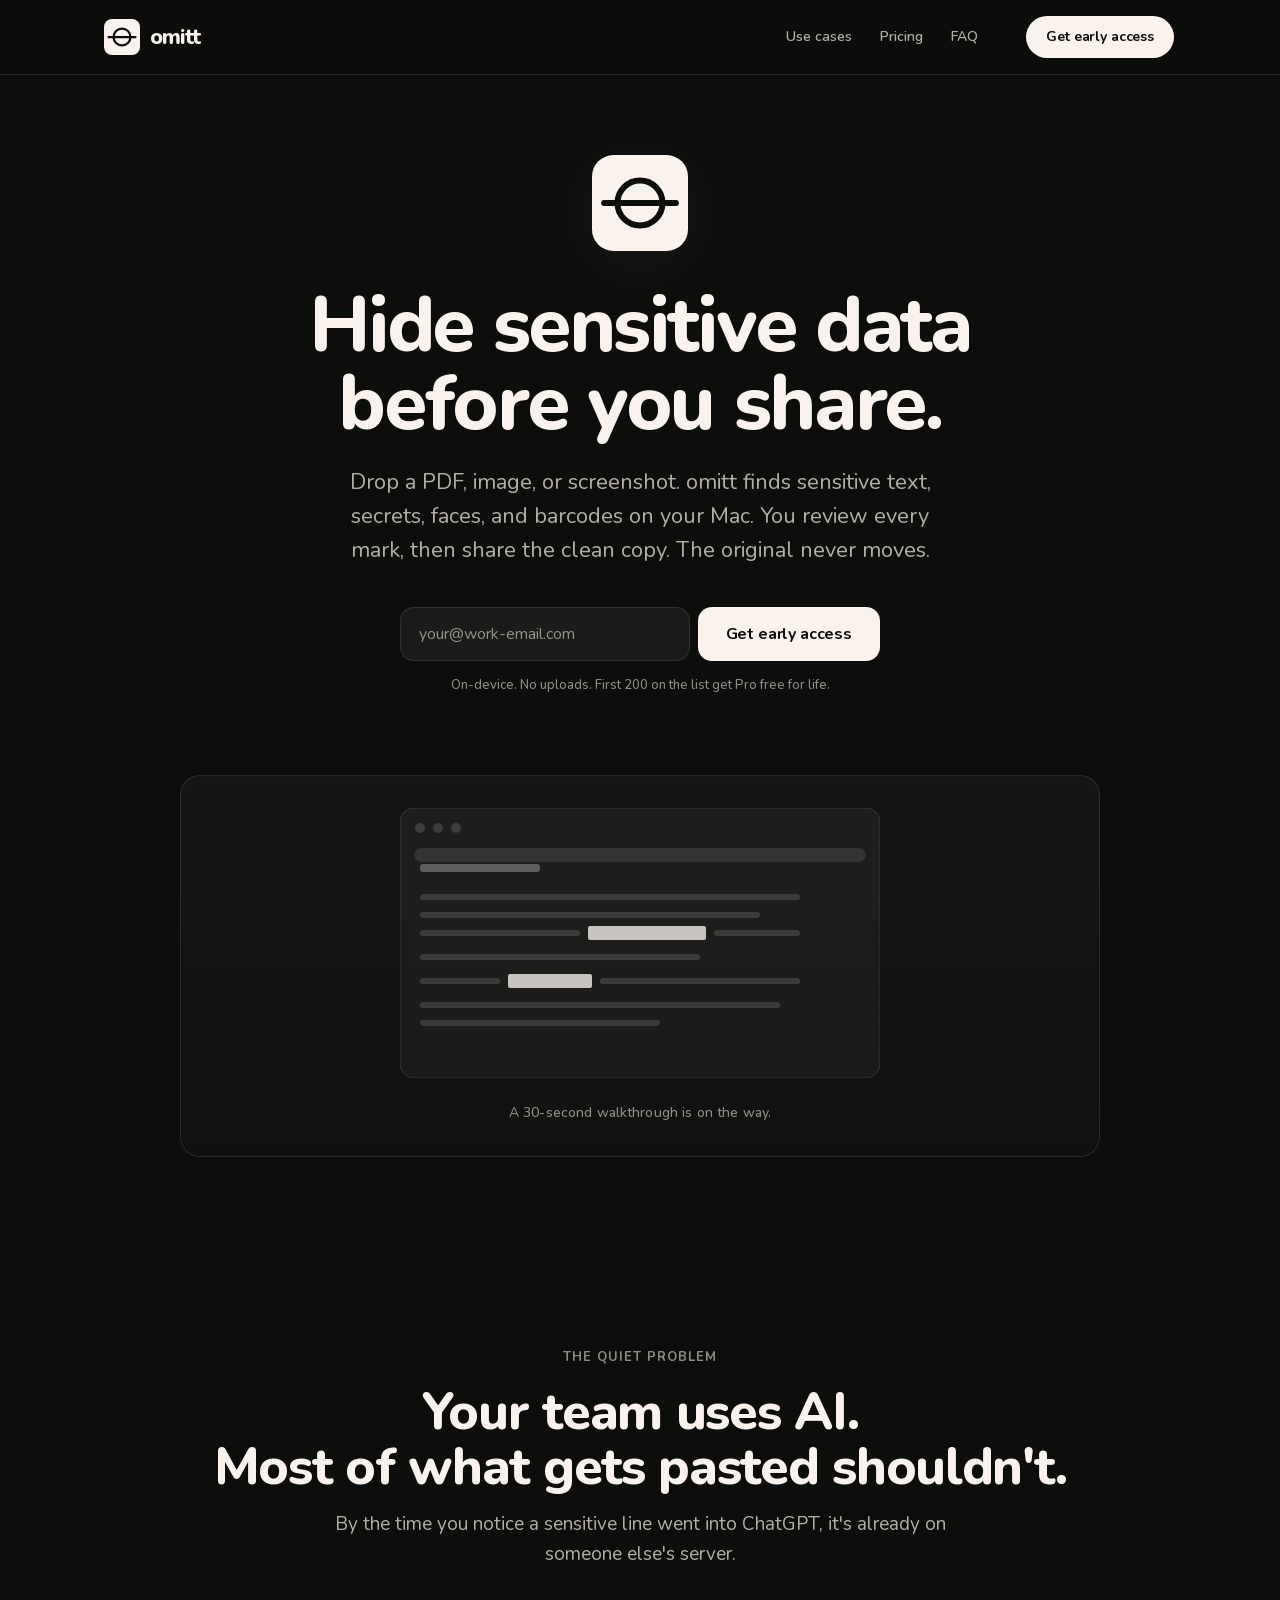
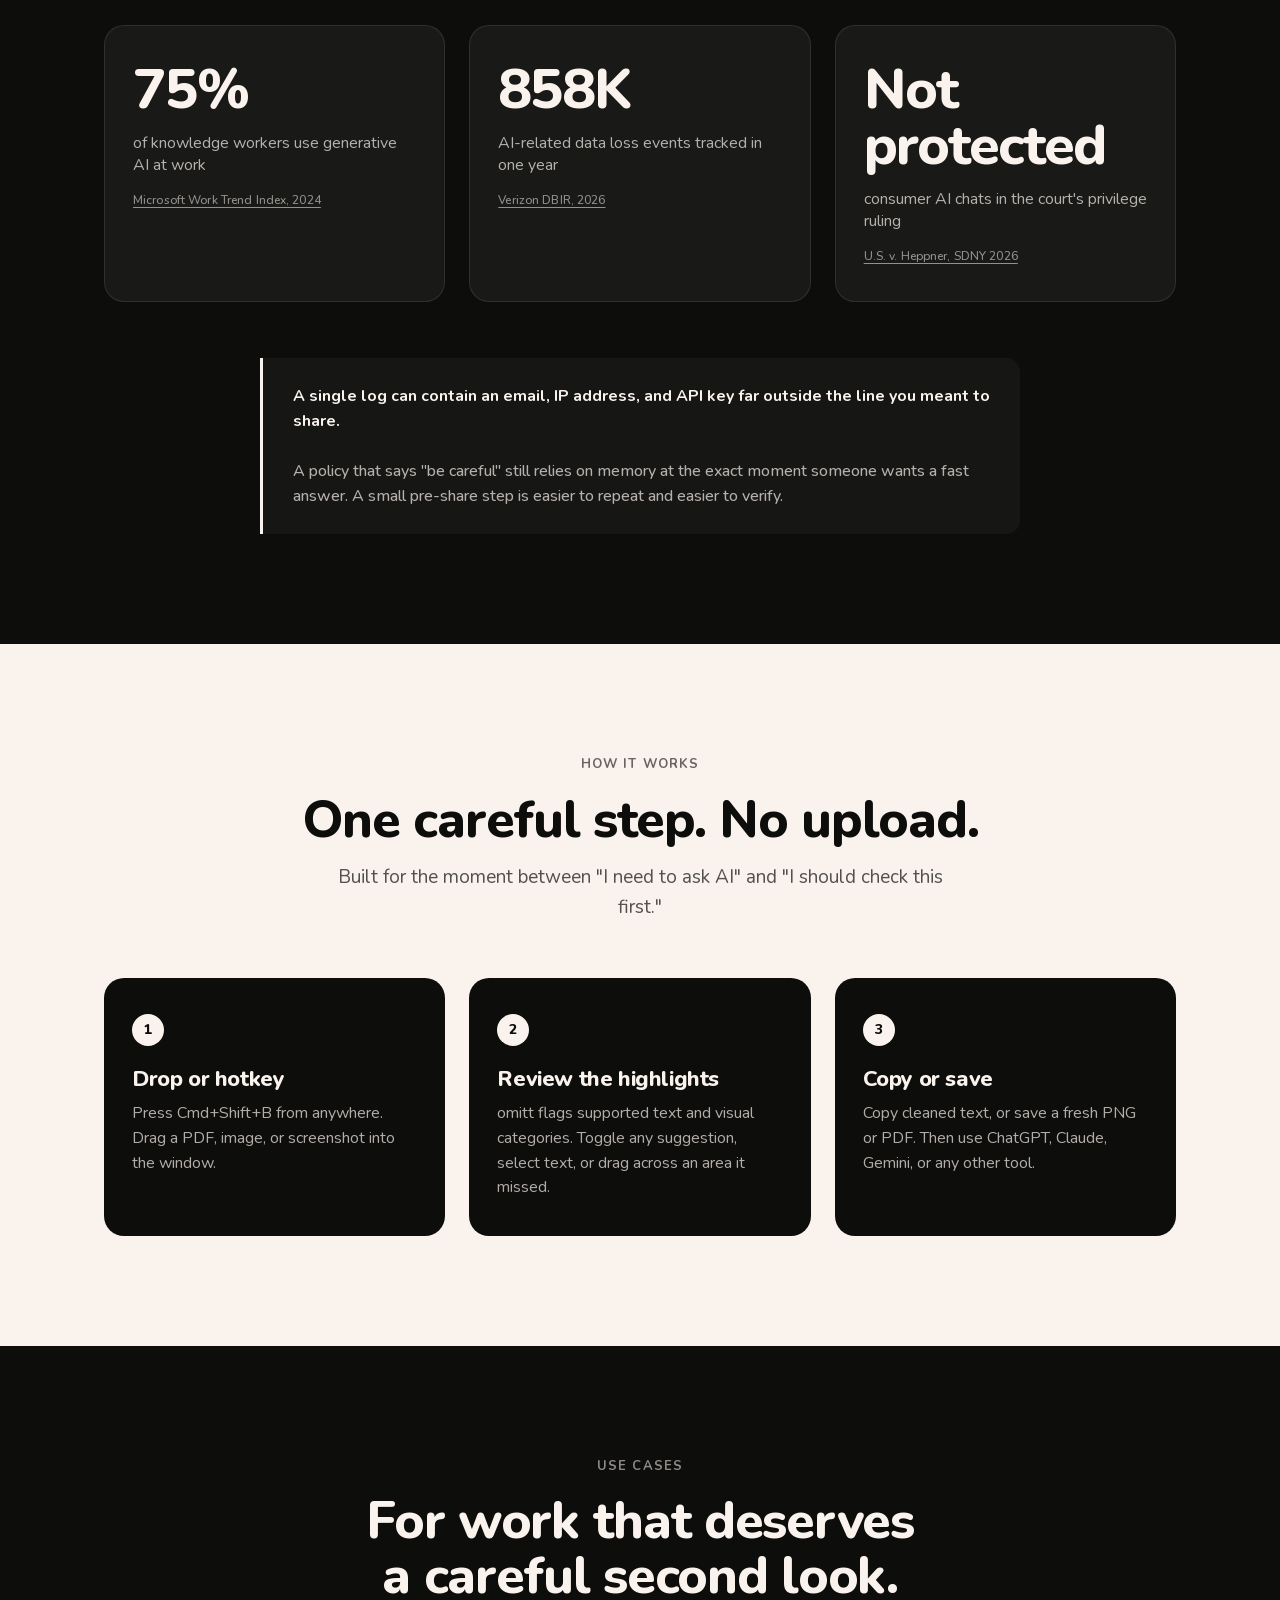
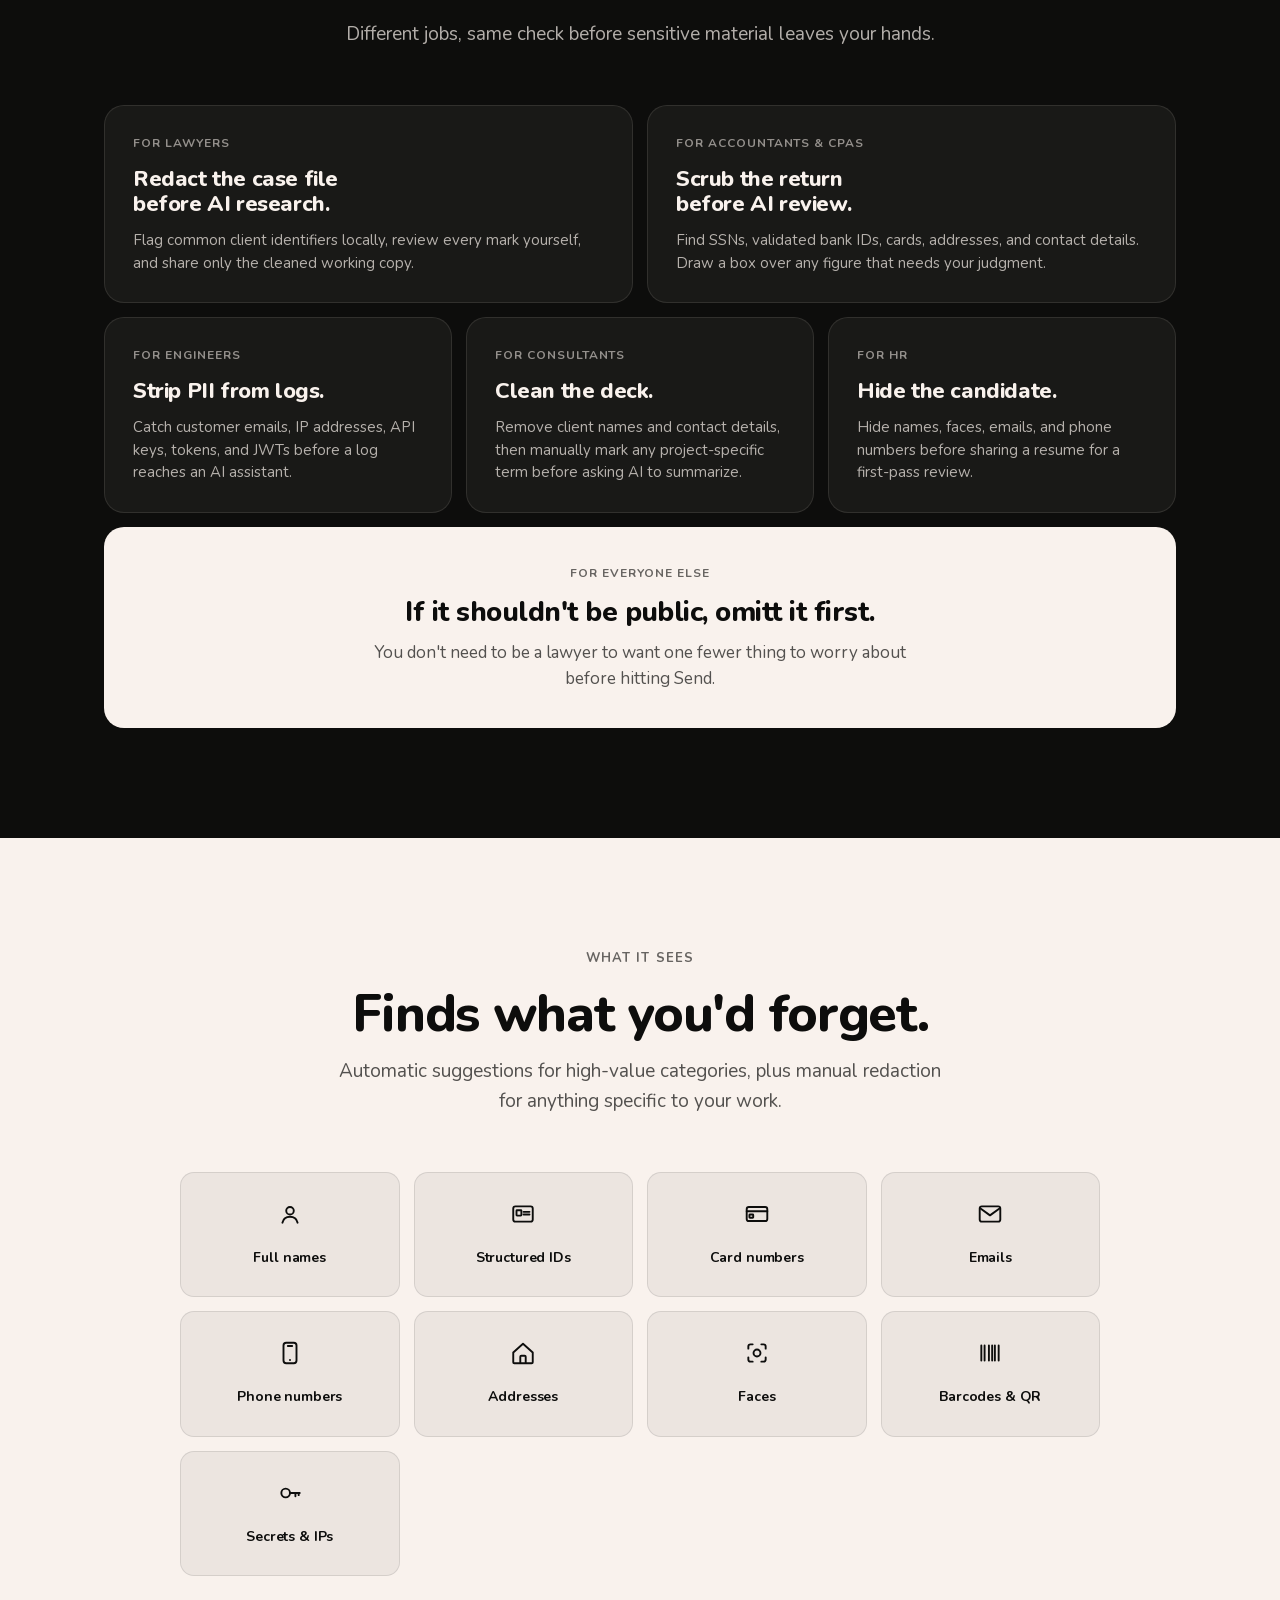
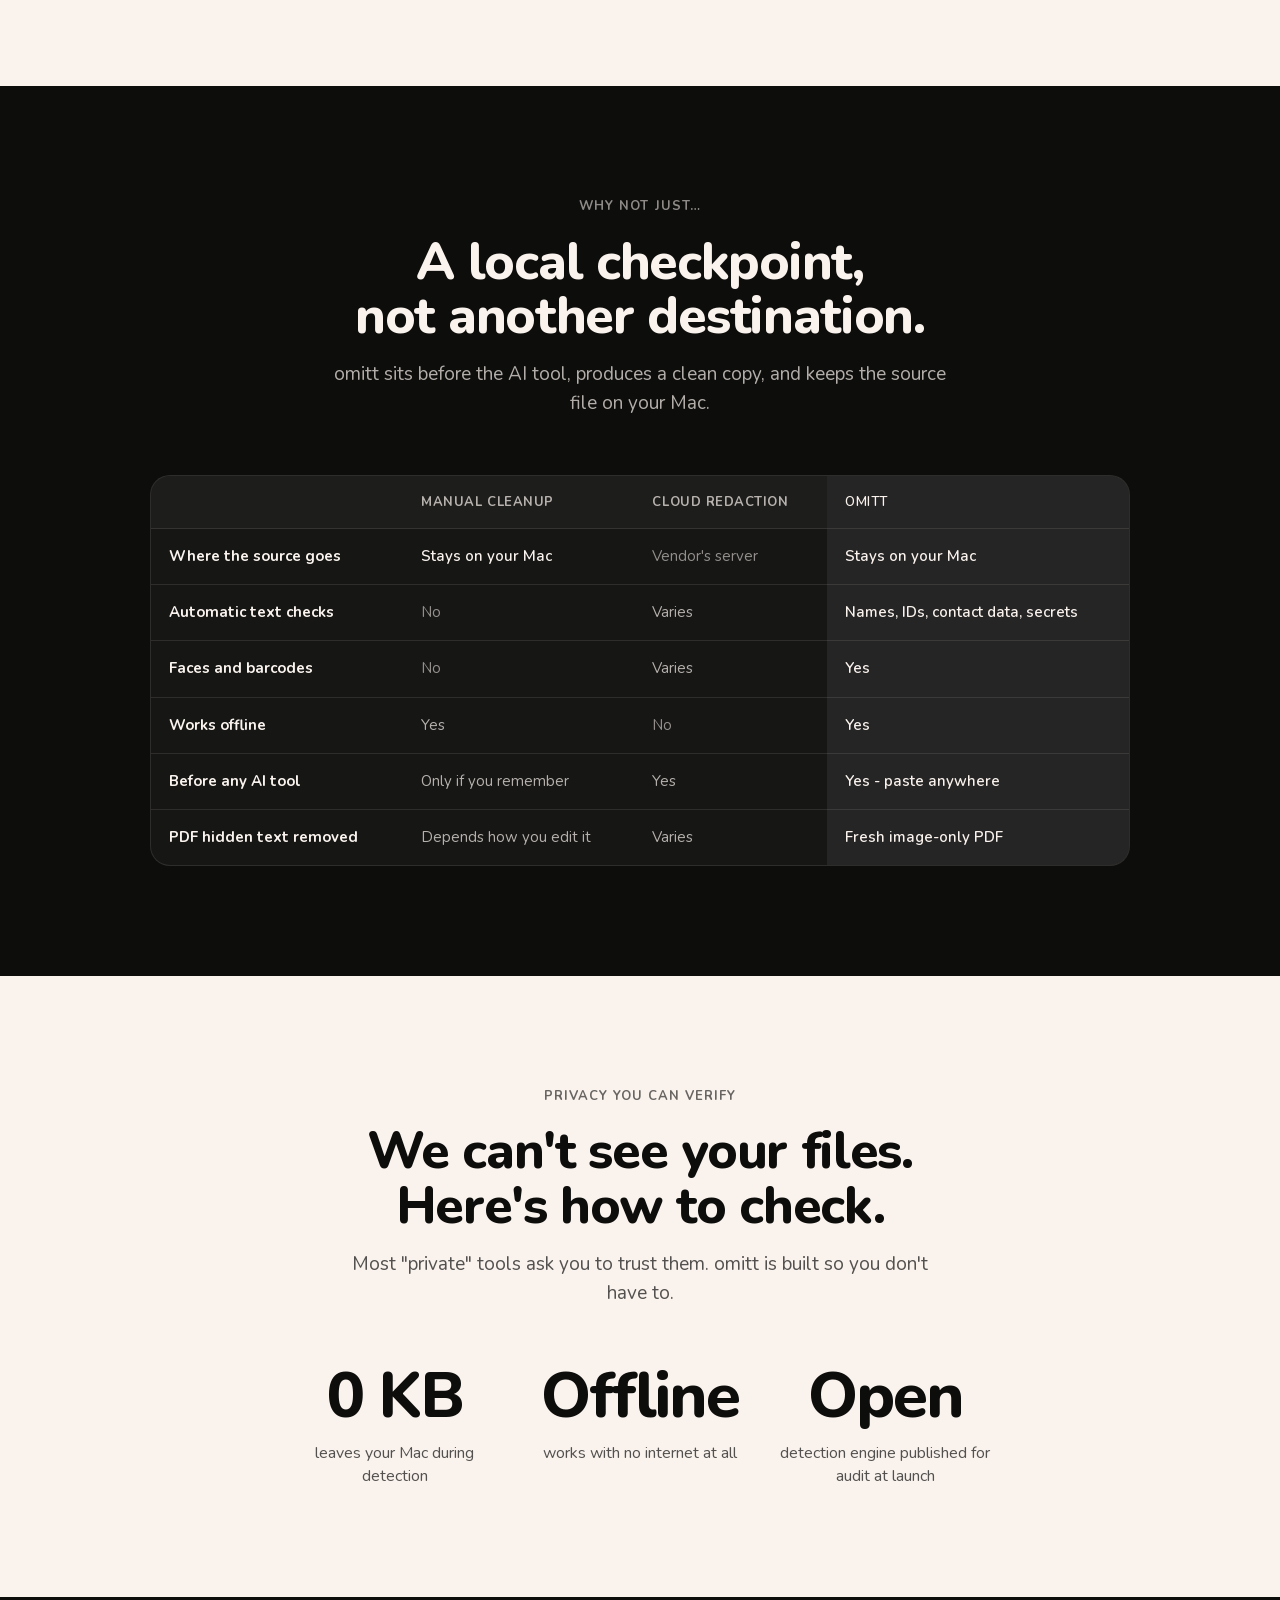
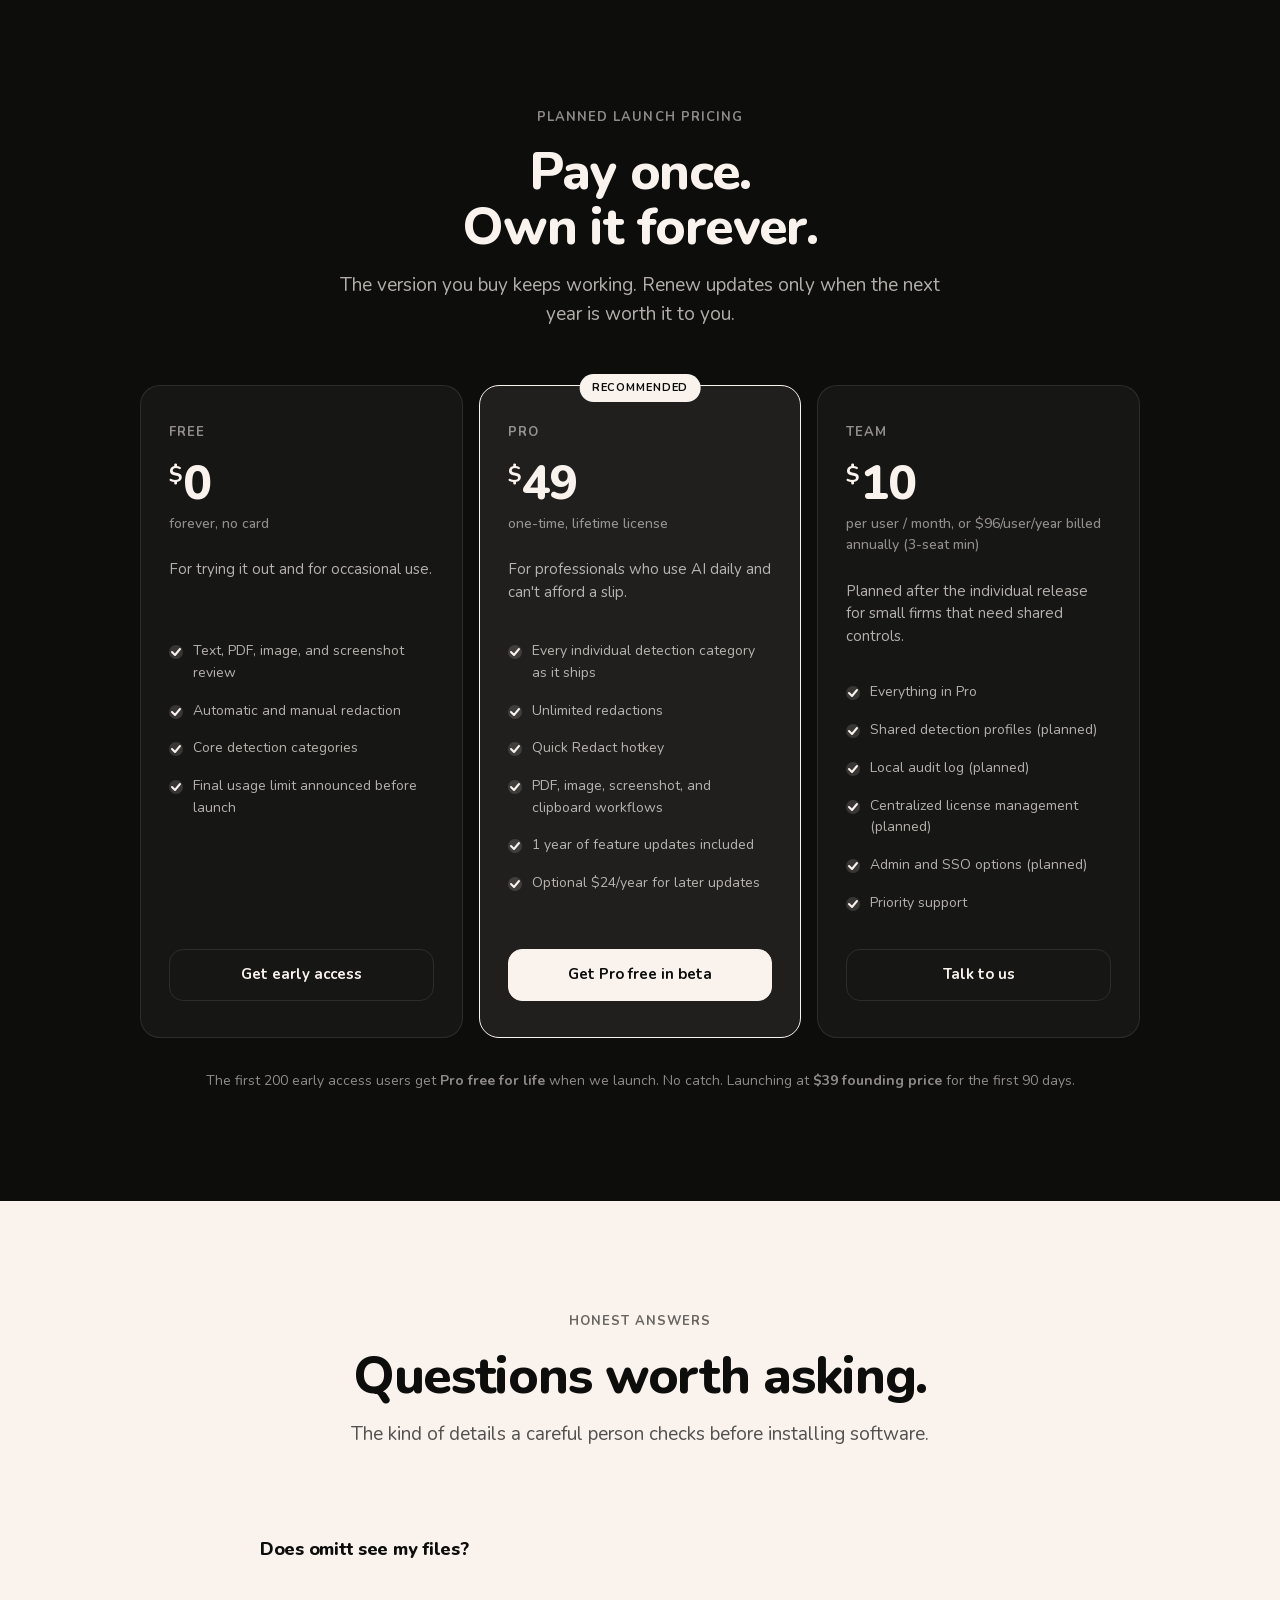
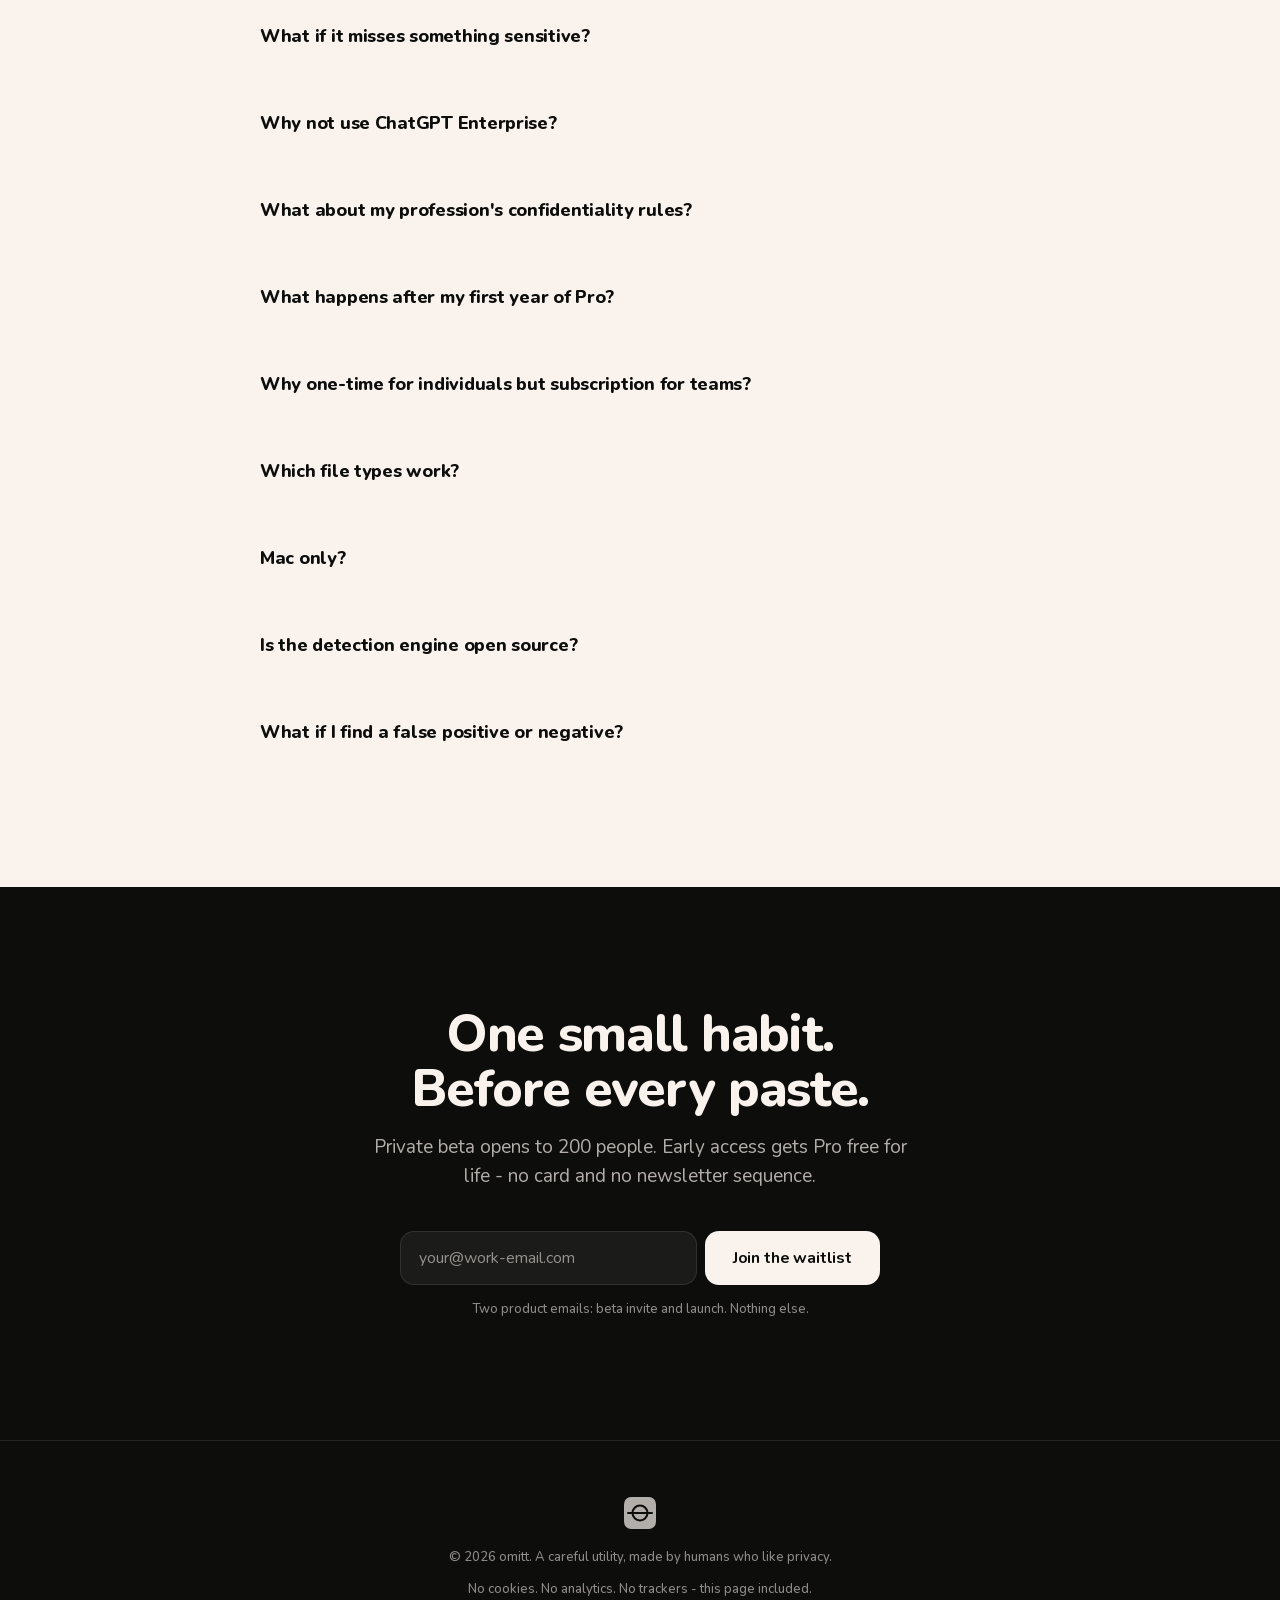
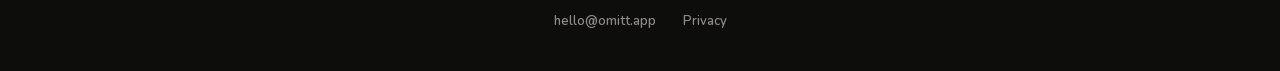
==== commit aa185b75: "Harden site security and align product claims" ====
--- a/index.html
+++ b/index.html
@@ -4,7 +4,7 @@
 <meta charset="UTF-8" />
 <meta name="viewport" content="width=device-width, initial-scale=1.0" />
 <title>omitt - Hide sensitive data before you share</title>
-<meta name="description" content="Drop a file. omitt redacts names, IDs, and emails on your Mac before you paste into ChatGPT, Claude, or anywhere. The original never moves." />
+<meta name="description" content="Review and redact sensitive text, secrets, faces, and barcodes from PDFs and images on your Mac before you share. The original never moves." />
 
 <!-- Theme color & icons -->
 <meta name="theme-color" content="#0D0D0C">
@@ -17,7 +17,7 @@
 
 <!-- Social share -->
 <meta property="og:title" content="omitt - Hide sensitive data before you share" />
-<meta property="og:description" content="Drop any file. omitt hides what shouldn't leave your Mac before you paste into AI. The original never moves." />
+<meta property="og:description" content="Drop a PDF, image, or screenshot. omitt hides what shouldn't leave your Mac before you paste into AI. The original never moves." />
 <meta property="og:type" content="website" />
 <meta property="og:url" content="https://omitt.app/" />
 <meta property="og:site_name" content="omitt" />
@@ -58,13 +58,7 @@
       "applicationCategory": "SecurityApplication",
       "url": "https://omitt.app/",
       "publisher": { "@id": "https://omitt.app/#org" },
-      "description": "Detects and redacts names, IDs, emails, card numbers, and API keys on your Mac before you paste into ChatGPT, Claude, or Gemini. 100% on-device. The original never moves.",
-      "offers": {
-        "@type": "Offer",
-        "price": "0",
-        "priceCurrency": "USD",
-        "description": "Free to download and use, with an optional one-time Pro upgrade."
-      }
+      "description": "Detects and redacts names, verified IDs, emails, card numbers, API keys, IP addresses, faces, and barcodes on your Mac before you paste into ChatGPT, Claude, or Gemini. The original never moves."
     }
   ]
 }
@@ -460,6 +454,11 @@
     color: var(--cream-mute);
     margin-top: 14px;
     letter-spacing: 0.01em;
+  }
+  .stat-source a {
+    color: inherit;
+    text-decoration: underline;
+    text-underline-offset: 3px;
   }
   .problem-callout {
     background: rgba(249, 242, 237, 0.04);
@@ -1210,7 +1209,8 @@
   <symbol id="i-phone-numbers" viewBox="0 0 24 24" fill="none" stroke="currentColor" stroke-width="1.75" stroke-linecap="round" stroke-linejoin="round"><rect x="6" y="2.5" width="12" height="19" rx="2.5"/><line x1="10" y1="5.5" x2="14" y2="5.5"/><circle cx="12" cy="18.5" r=".9" fill="currentColor" stroke="none"/></symbol>
   <symbol id="i-addresses" viewBox="0 0 24 24" fill="none" stroke="currentColor" stroke-width="1.75" stroke-linecap="round" stroke-linejoin="round"><path d="M3 11.5L12 3.5l9 8v9a1 1 0 0 1-1 1H4a1 1 0 0 1-1-1z"/><path d="M9.5 21v-5.5a1 1 0 0 1 1-1h3a1 1 0 0 1 1 1V21"/></symbol>
   <symbol id="i-faces" viewBox="0 0 24 24" fill="none" stroke="currentColor" stroke-width="1.75" stroke-linecap="round" stroke-linejoin="round"><path d="M4 8V6a2 2 0 0 1 2-2h2 M16 4h2a2 2 0 0 1 2 2v2 M20 16v2a2 2 0 0 1-2 2h-2 M8 20H6a2 2 0 0 1-2-2v-2"/><circle cx="12" cy="12" r="3.2"/></symbol>
-  <symbol id="i-signatures" viewBox="0 0 24 24" fill="none" stroke="currentColor" stroke-width="1.75" stroke-linecap="round" stroke-linejoin="round"><path d="M4 14.5c0-2.5 3-3.5 4-1.5s-2 4.5 0 4.5 4-3 6-3 1.5 3 3.5 2.5 3.5-2 3.5-2"/><path d="M3 20.5h18"/></symbol>
+  <symbol id="i-barcodes" viewBox="0 0 24 24" fill="none" stroke="currentColor" stroke-width="1.75" stroke-linecap="round"><path d="M4 5v14M7 5v14M11 5v14M14 5v14M16.5 5v14M20 5v14"/></symbol>
+  <symbol id="i-secrets" viewBox="0 0 24 24" fill="none" stroke="currentColor" stroke-width="1.75" stroke-linecap="round" stroke-linejoin="round"><circle cx="8" cy="12" r="4"/><path d="M12 12h9M17 12v3M20 12v2"/></symbol>
 </svg>
 
 <!-- =========== NAV =========== -->
@@ -1236,10 +1236,10 @@
   <div class="wrap">
     <img class="hero-mark" src="/assets/svg/icon.svg" alt="" width="96" height="96" />
     <h1>Hide sensitive data <br/>before you share.</h1>
-    <p class="lede">Drop a file. omitt redacts names, IDs, and emails right on your Mac. Paste the clean copy into ChatGPT, Claude, or anywhere. The original never moves.</p>
+    <p class="lede">Drop a PDF, image, or screenshot. omitt finds sensitive text, secrets, faces, and barcodes on your Mac. You review every mark, then share the clean copy. The original never moves.</p>
 
     <form class="signup" novalidate onsubmit="return handleSignup(event, 'hero')">
-      <input type="email" name="email" placeholder="your@work-email.com" aria-label="Email" autocomplete="email" />
+      <input type="email" name="email" placeholder="your@work-email.com" aria-label="Email" autocomplete="email" inputmode="email" maxlength="320" spellcheck="false" />
       <input type="text" name="_gotcha" tabindex="-1" autocomplete="off" style="position:absolute;left:-9999px;width:1px;height:1px;opacity:0;" aria-hidden="true" />
       <button type="submit">Get early access</button>
     </form>
@@ -1294,24 +1294,24 @@
       <div class="stat-card">
         <div class="stat-num">75%</div>
         <div class="stat-label">of knowledge workers use generative AI at work</div>
-        <div class="stat-source">Microsoft Work Trend Index, 2024</div>
+        <div class="stat-source"><a href="https://www.microsoft.com/en-us/worklab/work-trend-index/ai-at-work-is-here-now-comes-the-hard-part/" target="_blank" rel="noopener">Microsoft Work Trend Index, 2024</a></div>
       </div>
       <div class="stat-card">
         <div class="stat-num">858K</div>
         <div class="stat-label">AI-related data loss events tracked in one year</div>
-        <div class="stat-source">Verizon DBIR, 2026</div>
+        <div class="stat-source"><a href="https://www.verizon.com/business/resources/T343/reports/2026-dbir-data-breach-investigations-report.pdf" target="_blank" rel="noopener">Verizon DBIR, 2026</a></div>
       </div>
       <div class="stat-card">
-        <div class="stat-num">None</div>
-        <div class="stat-label">privilege protection for what you tell a consumer AI tool</div>
-        <div class="stat-source">U.S. v. Heppner, SDNY 2026</div>
+        <div class="stat-num">Not protected</div>
+        <div class="stat-label">consumer AI chats in the court's privilege ruling</div>
+        <div class="stat-source"><a href="https://storage.courtlistener.com/recap/gov.uscourts.nysd.652137/gov.uscourts.nysd.652137.27.0.pdf" target="_blank" rel="noopener">U.S. v. Heppner, SDNY 2026</a></div>
       </div>
     </div>
 
     <div class="problem-callout">
-      <em>Each time I paste a big chunk of code or logs into ChatGPT, I'm worried it might contain an API key buried somewhere. Mistakes happen.</em>
+      <strong>A single log can contain an email, IP address, and API key far outside the line you meant to share.</strong>
       <br/><br/>
-      <strong>That kind of fear is everywhere now.</strong> The "be careful" approach doesn't scale - because people are people, and AI is convenient. Samsung learned this in 2023, when engineers pasted internal source code into ChatGPT and the company subsequently banned generative AI on corporate devices (reported by Bloomberg).
+      A policy that says "be careful" still relies on memory at the exact moment someone wants a fast answer. A small pre-share step is easier to repeat and easier to verify.
     </div>
   </div>
 </section>
@@ -1320,8 +1320,8 @@
 <section class="invert">
   <div class="wrap">
     <div class="eyebrow">How it works</div>
-    <h2>Three seconds. No upload.</h2>
-    <p class="section-sub">Built for the moment between "I need to ask AI" and "wait, this has my passport on it."</p>
+    <h2>One careful step. No upload.</h2>
+    <p class="section-sub">Built for the moment between "I need to ask AI" and "I should check this first."</p>
 
     <div class="steps">
       <div class="step">
@@ -1332,12 +1332,12 @@
       <div class="step">
         <div class="step-num">2</div>
         <h3>Review the highlights</h3>
-        <p>omitt marks every name, ID, email and phone number it finds. Toggle each one. Add your own with one click.</p>
+        <p>omitt flags supported text and visual categories. Toggle any suggestion, select text, or drag across an area it missed.</p>
       </div>
       <div class="step">
         <div class="step-num">3</div>
-        <h3>Paste into AI</h3>
-        <p>The clean copy lands in your clipboard. Cmd+V into ChatGPT, Claude, Gemini, or anywhere. The original never moves.</p>
+        <h3>Copy or save</h3>
+        <p>Copy cleaned text, or save a fresh PNG or PDF. Then use ChatGPT, Claude, Gemini, or any other tool.</p>
       </div>
     </div>
   </div>
@@ -1347,8 +1347,8 @@
 <section id="use-cases">
   <div class="wrap">
     <div class="eyebrow">Use cases</div>
-    <h2>For people who can't<br/>afford a "whoops."</h2>
-    <p class="section-sub">Different jobs, same five seconds before each paste.</p>
+    <h2>For work that deserves<br/>a careful second look.</h2>
+    <p class="section-sub">Different jobs, same check before sensitive material leaves your hands.</p>
 
     <div class="bento">
       <div class="bento-card bento-c1">
@@ -1356,35 +1356,35 @@
           <div class="tag">For lawyers</div>
           <h3>Redact the case file<br/>before AI research.</h3>
         </div>
-        <p>Client names, addresses, SSNs are blurred locally. Privilege stays where it belongs - in your office.</p>
+        <p>Flag common client identifiers locally, review every mark yourself, and share only the cleaned working copy.</p>
       </div>
       <div class="bento-card bento-c2">
         <div>
           <div class="tag">For accountants &amp; CPAs</div>
           <h3>Scrub the return<br/>before AI review.</h3>
         </div>
-        <p>SSNs, account numbers, addresses and income figures redacted locally. Your AICPA duty of confidentiality stays clean.</p>
+        <p>Find SSNs, validated bank IDs, cards, addresses, and contact details. Draw a box over any figure that needs your judgment.</p>
       </div>
       <div class="bento-card bento-c3">
         <div>
           <div class="tag">For engineers</div>
           <h3>Strip PII from logs.</h3>
         </div>
-        <p>Customer emails, IPs, API keys gone before pasting into Claude for a debug.</p>
+        <p>Catch customer emails, IP addresses, API keys, tokens, and JWTs before a log reaches an AI assistant.</p>
       </div>
       <div class="bento-card bento-c4">
         <div>
           <div class="tag">For consultants</div>
           <h3>Clean the deck.</h3>
         </div>
-        <p>Client names and proprietary numbers out before you ask AI to summarize. Your NDA stays clean.</p>
+        <p>Remove client names and contact details, then manually mark any project-specific term before asking AI to summarize.</p>
       </div>
       <div class="bento-card bento-c5">
         <div>
           <div class="tag">For HR</div>
           <h3>Hide the candidate.</h3>
         </div>
-        <p>Names, photos, ages off the resume before AI screens it. Lower bias. Lower EEOC exposure.</p>
+        <p>Hide names, faces, emails, and phone numbers before sharing a resume for a first-pass review.</p>
       </div>
       <div class="bento-card bento-c6">
         <div>
@@ -1402,17 +1402,18 @@
   <div class="wrap">
     <div class="eyebrow">What it sees</div>
     <h2>Finds what you'd forget.</h2>
-    <p class="section-sub">Trained on the things people regret sharing. Add your own categories in one click.</p>
+    <p class="section-sub">Automatic suggestions for high-value categories, plus manual redaction for anything specific to your work.</p>
 
     <div class="detects">
       <div class="detect"><svg aria-hidden="true"><use href="#i-full-names"/></svg><div class="detect-label">Full names</div></div>
-      <div class="detect"><svg aria-hidden="true"><use href="#i-passport-id"/></svg><div class="detect-label">Passport &amp; ID</div></div>
-      <div class="detect"><svg aria-hidden="true"><use href="#i-card-numbers"/></svg><div class="detect-label">Card numbers</div><div class="detect-soon">coming</div></div>
+      <div class="detect"><svg aria-hidden="true"><use href="#i-passport-id"/></svg><div class="detect-label">Structured IDs</div></div>
+      <div class="detect"><svg aria-hidden="true"><use href="#i-card-numbers"/></svg><div class="detect-label">Card numbers</div></div>
       <div class="detect"><svg aria-hidden="true"><use href="#i-emails"/></svg><div class="detect-label">Emails</div></div>
       <div class="detect"><svg aria-hidden="true"><use href="#i-phone-numbers"/></svg><div class="detect-label">Phone numbers</div></div>
-      <div class="detect"><svg aria-hidden="true"><use href="#i-addresses"/></svg><div class="detect-label">Addresses</div><div class="detect-soon">coming</div></div>
-      <div class="detect"><svg aria-hidden="true"><use href="#i-faces"/></svg><div class="detect-label">Faces</div><div class="detect-soon">coming</div></div>
-      <div class="detect"><svg aria-hidden="true"><use href="#i-signatures"/></svg><div class="detect-label">Signatures</div><div class="detect-soon">coming</div></div>
+      <div class="detect"><svg aria-hidden="true"><use href="#i-addresses"/></svg><div class="detect-label">Addresses</div></div>
+      <div class="detect"><svg aria-hidden="true"><use href="#i-faces"/></svg><div class="detect-label">Faces</div></div>
+      <div class="detect"><svg aria-hidden="true"><use href="#i-barcodes"/></svg><div class="detect-label">Barcodes &amp; QR</div></div>
+      <div class="detect"><svg aria-hidden="true"><use href="#i-secrets"/></svg><div class="detect-label">Secrets &amp; IPs</div></div>
     </div>
   </div>
 </section>
@@ -1421,55 +1422,55 @@
 <section>
   <div class="wrap">
     <div class="eyebrow">Why not just&hellip;</div>
-    <h2>The other ways<br/>don't do this.</h2>
-    <p class="section-sub">Most options keep your file moving through someone else's servers. omitt keeps it on your Mac.</p>
+    <h2>A local checkpoint,<br/>not another destination.</h2>
+    <p class="section-sub">omitt sits before the AI tool, produces a clean copy, and keeps the source file on your Mac.</p>
 
     <div class="compare-wrap">
       <table class="compare">
         <thead>
           <tr>
             <th></th>
-            <th>ChatGPT Enterprise</th>
-            <th>Cloud redaction tools</th>
+            <th>Manual cleanup</th>
+            <th>Cloud redaction</th>
             <th class="col-omitt">omitt</th>
           </tr>
         </thead>
         <tbody>
           <tr>
-            <td>Cost</td>
-            <td>~$60 / user / month</td>
-            <td>~$24 / user / month</td>
-            <td class="col-omitt good">$49 once</td>
-          </tr>
-          <tr>
-            <td>Where your file goes</td>
-            <td class="bad">OpenAI servers</td>
-            <td class="bad">Vendor's cloud</td>
+            <td>Where the source goes</td>
+            <td class="good">Stays on your Mac</td>
+            <td class="bad">Vendor's server</td>
             <td class="col-omitt good">Stays on your Mac</td>
           </tr>
           <tr>
+            <td>Automatic text checks</td>
+            <td class="bad">No</td>
+            <td>Varies</td>
+            <td class="col-omitt good">Names, IDs, contact data, secrets</td>
+          </tr>
+          <tr>
+            <td>Faces and barcodes</td>
+            <td class="bad">No</td>
+            <td>Varies</td>
+            <td class="col-omitt good">Yes</td>
+          </tr>
+          <tr>
             <td>Works offline</td>
-            <td class="bad">No</td>
+            <td>Yes</td>
             <td class="bad">No</td>
             <td class="col-omitt good">Yes</td>
           </tr>
           <tr>
-            <td>Locked to one AI vendor</td>
-            <td class="bad">Yes (OpenAI only)</td>
-            <td>No</td>
-            <td class="col-omitt good">No - paste anywhere</td>
+            <td>Before any AI tool</td>
+            <td>Only if you remember</td>
+            <td>Yes</td>
+            <td class="col-omitt good">Yes - paste anywhere</td>
           </tr>
           <tr>
-            <td>You can verify what it does</td>
-            <td class="bad">Trust their policies</td>
-            <td class="bad">Trust their policies</td>
-            <td class="col-omitt good">Open detection engine (at launch)</td>
-          </tr>
-          <tr>
-            <td>Time per document</td>
-            <td>Instant (no redaction layer)</td>
-            <td>~30 sec (upload, process)</td>
-            <td class="col-omitt good">~3 sec</td>
+            <td>PDF hidden text removed</td>
+            <td>Depends how you edit it</td>
+            <td>Varies</td>
+            <td class="col-omitt good">Fresh image-only PDF</td>
           </tr>
         </tbody>
       </table>
@@ -1504,9 +1505,9 @@
 <!-- =========== PRICING =========== -->
 <section id="pricing">
   <div class="wrap">
-    <div class="eyebrow">Pricing</div>
+    <div class="eyebrow">Planned launch pricing</div>
     <h2>Pay once.<br/>Own it forever.</h2>
-    <p class="section-sub">A careful utility shouldn't be a subscription. Lifetime license. No upsells. No data resold.</p>
+    <p class="section-sub">The version you buy keeps working. Renew updates only when the next year is worth it to you.</p>
 
     <div class="pricing">
       <div class="price-card">
@@ -1515,10 +1516,10 @@
         <div class="price-period">forever, no card</div>
         <div class="price-desc">For trying it out and for occasional use.</div>
         <ul class="price-features">
-          <li>All detection categories visible in preview</li>
-          <li>3 clean exports per week</li>
-          <li>PDF and image support</li>
-          <li>Subtle watermark on exports</li>
+          <li>Text, PDF, image, and screenshot review</li>
+          <li>Automatic and manual redaction</li>
+          <li>Core detection categories</li>
+          <li>Final usage limit announced before launch</li>
         </ul>
         <a href="#access" class="price-cta">Get early access</a>
       </div>
@@ -1529,13 +1530,12 @@
         <div class="price-period">one-time, lifetime license</div>
         <div class="price-desc">For professionals who use AI daily and can't afford a slip.</div>
         <ul class="price-features">
-          <li>Every detection category as it ships</li>
+          <li>Every individual detection category as it ships</li>
           <li>Unlimited redactions</li>
-          <li>Custom rules and saved profiles</li>
-          <li>Browser extension included when it ships</li>
-          <li>No watermark</li>
+          <li>Quick Redact hotkey</li>
+          <li>PDF, image, screenshot, and clipboard workflows</li>
           <li>1 year of feature updates included</li>
-          <li>Optional $24/yr after for ongoing updates</li>
+          <li>Optional $24/year for later updates</li>
         </ul>
         <a href="#access" class="price-cta">Get Pro free in beta</a>
       </div>
@@ -1544,14 +1544,14 @@
         <div class="price-tier">Team</div>
         <div class="price-amount"><sup>$</sup>10</div>
         <div class="price-period">per user / month, or $96/user/year billed annually (3-seat min)</div>
-        <div class="price-desc">For small firms with shared policies and a compliance angle.</div>
+        <div class="price-desc">Planned after the individual release for small firms that need shared controls.</div>
         <ul class="price-features">
           <li>Everything in Pro</li>
-          <li>Shared detection profiles</li>
-          <li>Local audit log</li>
-          <li>Centralized license keys</li>
-          <li>SSO (coming)</li>
-          <li>Always-updated, priority support</li>
+          <li>Shared detection profiles (planned)</li>
+          <li>Local audit log (planned)</li>
+          <li>Centralized license management (planned)</li>
+          <li>Admin and SSO options (planned)</li>
+          <li>Priority support</li>
         </ul>
         <a href="mailto:hello@omitt.app?subject=omitt%20for%20teams" class="price-cta">Talk to us</a>
       </div>
@@ -1578,15 +1578,15 @@
       </details>
       <details class="faq-item">
         <summary style="color: var(--ink);">Why not use ChatGPT Enterprise?</summary>
-        <p style="color: var(--ink-soft);">Two reasons. First: roughly $60 per user per month adds up fast. Second: your file still leaves your device - it just goes to OpenAI's servers instead of someone else's. ChatGPT Enterprise also locks you to OpenAI, while omitt cleans the file once and lets you paste into Claude, Gemini, or any AI you choose.</p>
+        <p style="color: var(--ink-soft);">Enterprise AI plans can improve contractual and data-control terms, but the file still has to reach that provider. omitt solves a different problem: remove sensitive details locally first, then use the cleaned copy with the AI tool and plan you choose.</p>
       </details>
       <details class="faq-item">
         <summary style="color: var(--ink);">What about my profession's confidentiality rules?</summary>
-        <p style="color: var(--ink-soft);">In February 2026, Judge Rakoff of the SDNY ruled in <em>United States v. Heppner</em> that conversations with a consumer AI tool (Claude) are not protected by attorney-client privilege or the work-product doctrine. Some enterprise AI plans (ChatGPT Enterprise, Claude Enterprise) now offer BAA paths for healthcare, but the underlying issue remains: your data has left your device. omitt keeps the protected information on your machine - so the privilege/HIPAA/NDA question never arises in the first place.</p>
+        <p style="color: var(--ink-soft);">In February 2026, Judge Rakoff of the SDNY ruled in <em>United States v. Heppner</em> that the consumer AI conversations at issue were not protected by attorney-client privilege or the work-product doctrine. omitt helps you minimize what you disclose before using an AI service. It does not provide legal advice or guarantee compliance, privilege, or confidentiality.</p>
       </details>
       <details class="faq-item">
         <summary style="color: var(--ink);">What happens after my first year of Pro?</summary>
-        <p style="color: var(--ink-soft);">Your app keeps working forever. You only pay $24/year if you want to keep receiving new detection categories, OS compatibility updates, and browser extension fixes. No subscription trap - just an honest renewal for ongoing development. This is the CleanShot X model and it works.</p>
+        <p style="color: var(--ink-soft);">The current plan is simple: your licensed version keeps working. After the included year, pay $24 only if you want another year of new categories, compatibility work, and feature updates. Final terms will be shown clearly before purchase.</p>
       </details>
       <details class="faq-item">
         <summary style="color: var(--ink);">Why one-time for individuals but subscription for teams?</summary>
@@ -1594,7 +1594,7 @@
       </details>
       <details class="faq-item">
         <summary style="color: var(--ink);">Which file types work?</summary>
-        <p style="color: var(--ink-soft);">At launch: PDFs, images (PNG, JPG, HEIC), and screenshots. Word and Excel support is on the roadmap. Video frames after that. Waitlist members get to vote on what ships first.</p>
+        <p style="color: var(--ink-soft);">At launch: PDFs, images (PNG, JPG, HEIC, TIFF), screenshots, and copied text. Word and Excel support is on the roadmap. Waitlist members get to vote on what ships next.</p>
       </details>
       <details class="faq-item">
         <summary style="color: var(--ink);">Mac only?</summary>
@@ -1616,15 +1616,15 @@
 <section class="cta-final" id="access">
   <div class="wrap">
     <h2>One small habit.<br/>Before every paste.</h2>
-    <p class="lede">Private beta opens to 200 people. Early access gets Pro free for life - no card, no upsell, no follow-up emails except the invite.</p>
+    <p class="lede">Private beta opens to 200 people. Early access gets Pro free for life - no card and no newsletter sequence.</p>
 
     <form class="signup" novalidate onsubmit="return handleSignup(event, 'bottom')">
-      <input type="email" name="email" placeholder="your@work-email.com" aria-label="Email" autocomplete="email" />
+      <input type="email" name="email" placeholder="your@work-email.com" aria-label="Email" autocomplete="email" inputmode="email" maxlength="320" spellcheck="false" />
       <input type="text" name="_gotcha" tabindex="-1" autocomplete="off" style="position:absolute;left:-9999px;width:1px;height:1px;opacity:0;" aria-hidden="true" />
       <button type="submit">Join the waitlist</button>
     </form>
     <div class="form-error" id="error-bottom" role="alert" aria-live="polite"></div>
-    <div class="form-note">One email when the beta opens. Nothing else.</div>
+    <div class="form-note">Two product emails: beta invite and launch. Nothing else.</div>
     <div class="form-success" id="success-bottom" role="status">Thanks. You're on the list. We'll email when the beta opens.</div>
   </div>
 </section>
--- a/assets/fonts/fonts.css
+++ b/assets/fonts/fonts.css
@@ -1,4 +1,4 @@
-/* Omitt - Nunito variable font (self-hosted) */
+/* omitt - Nunito variable font (self-hosted) */
 /* Single woff2 file covers the full 100–900 weight axis */
 
 @font-face {
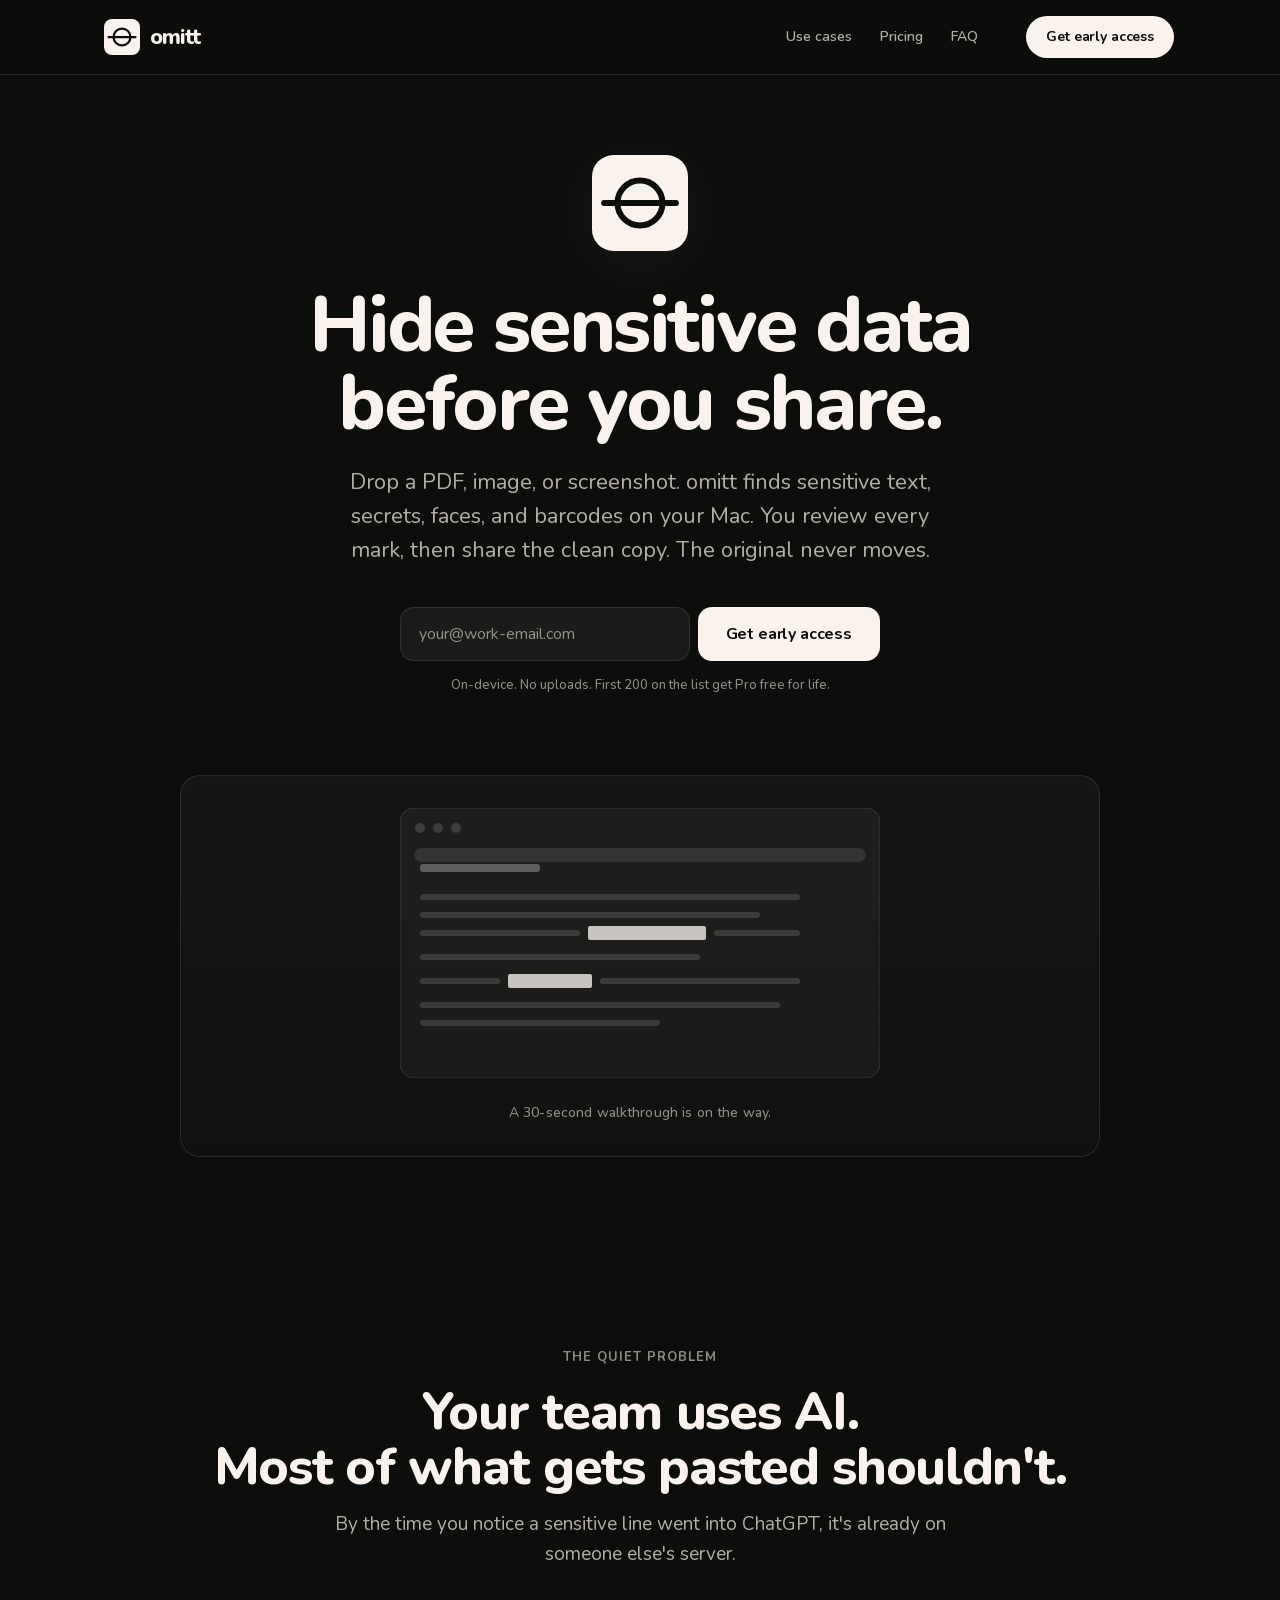
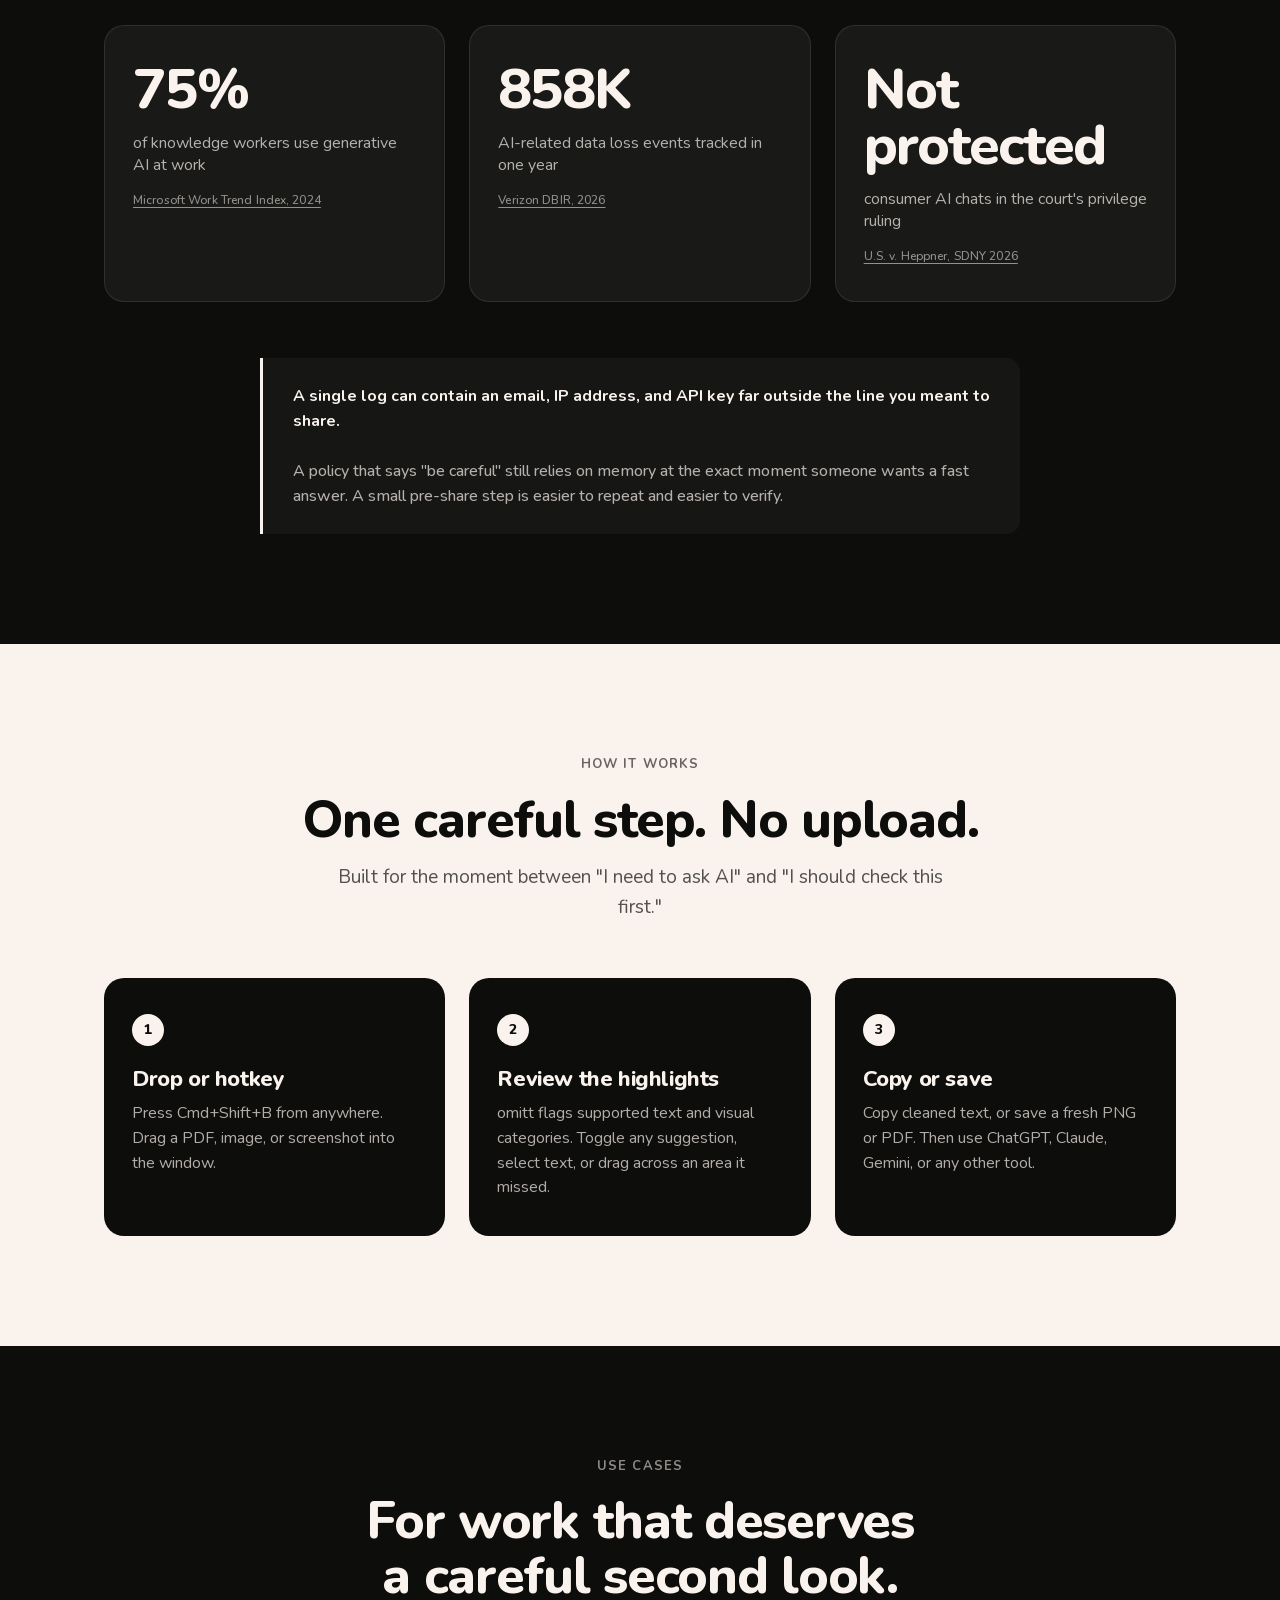
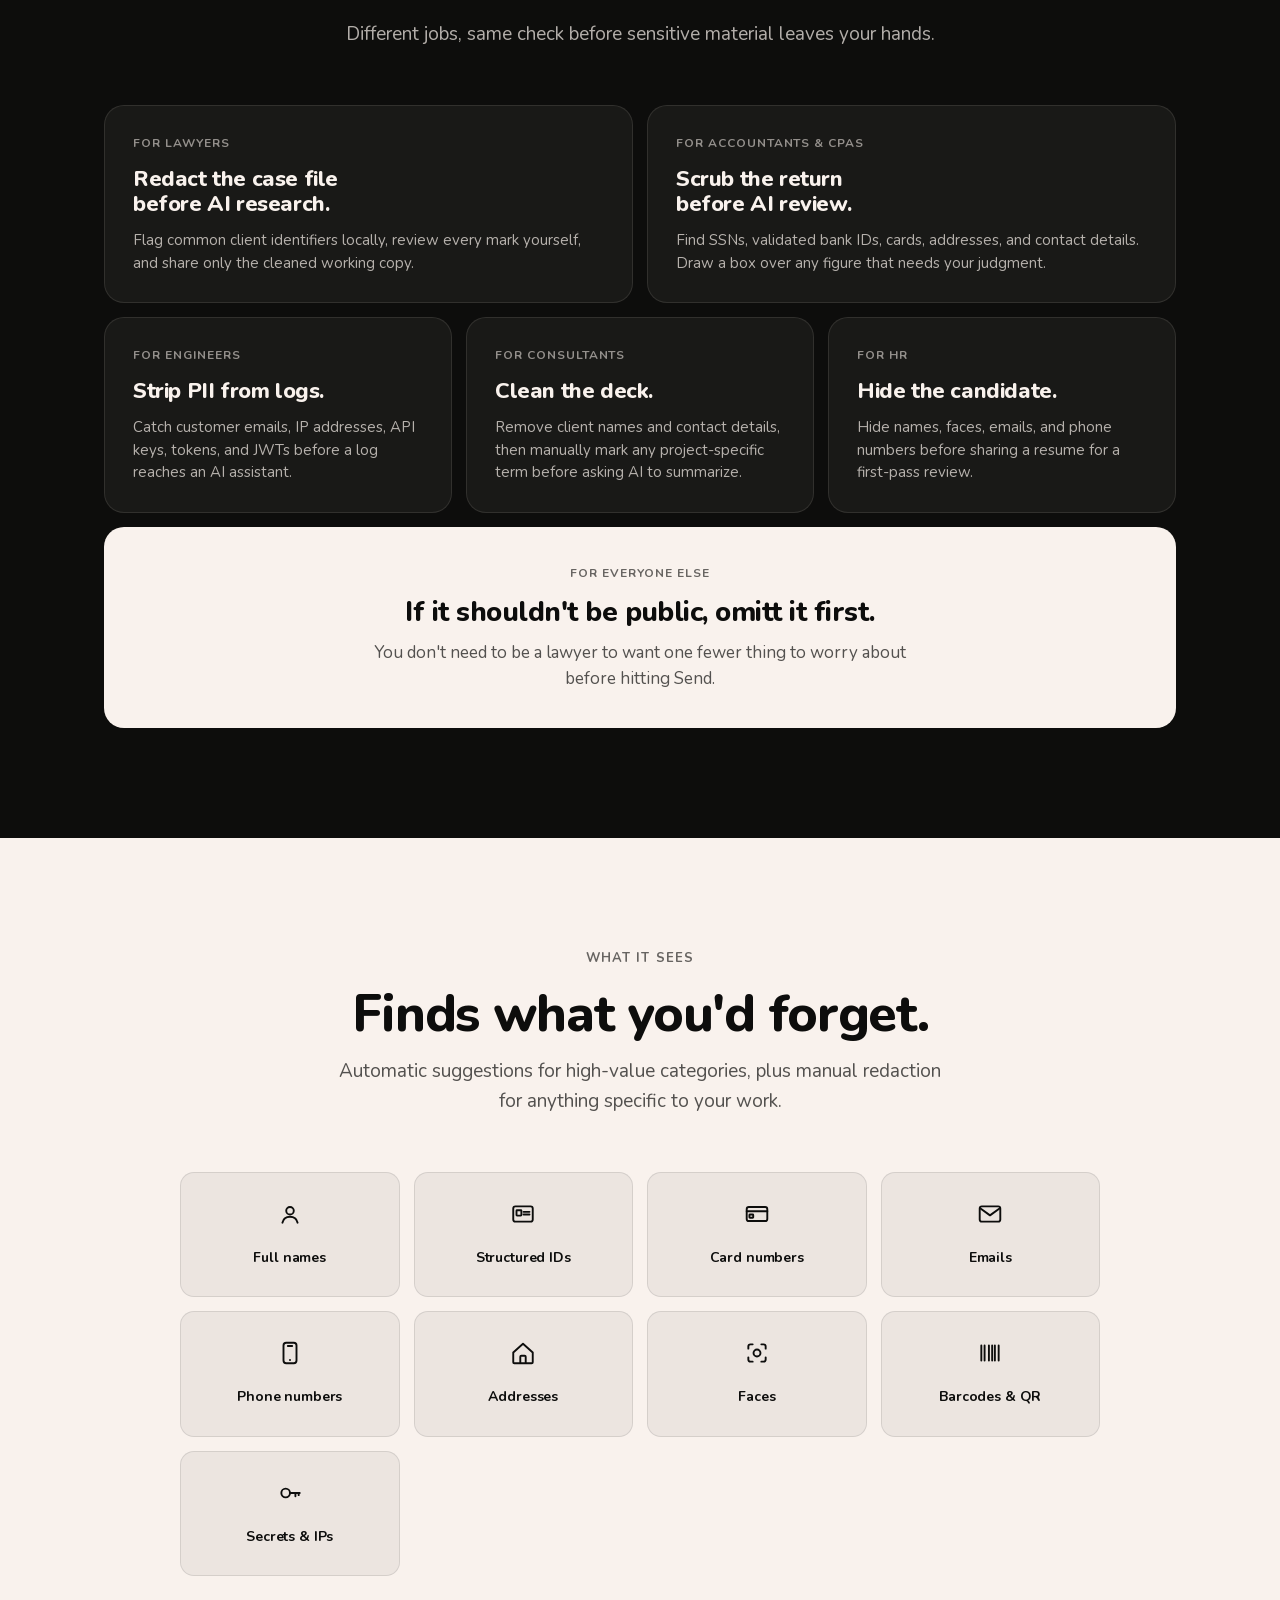
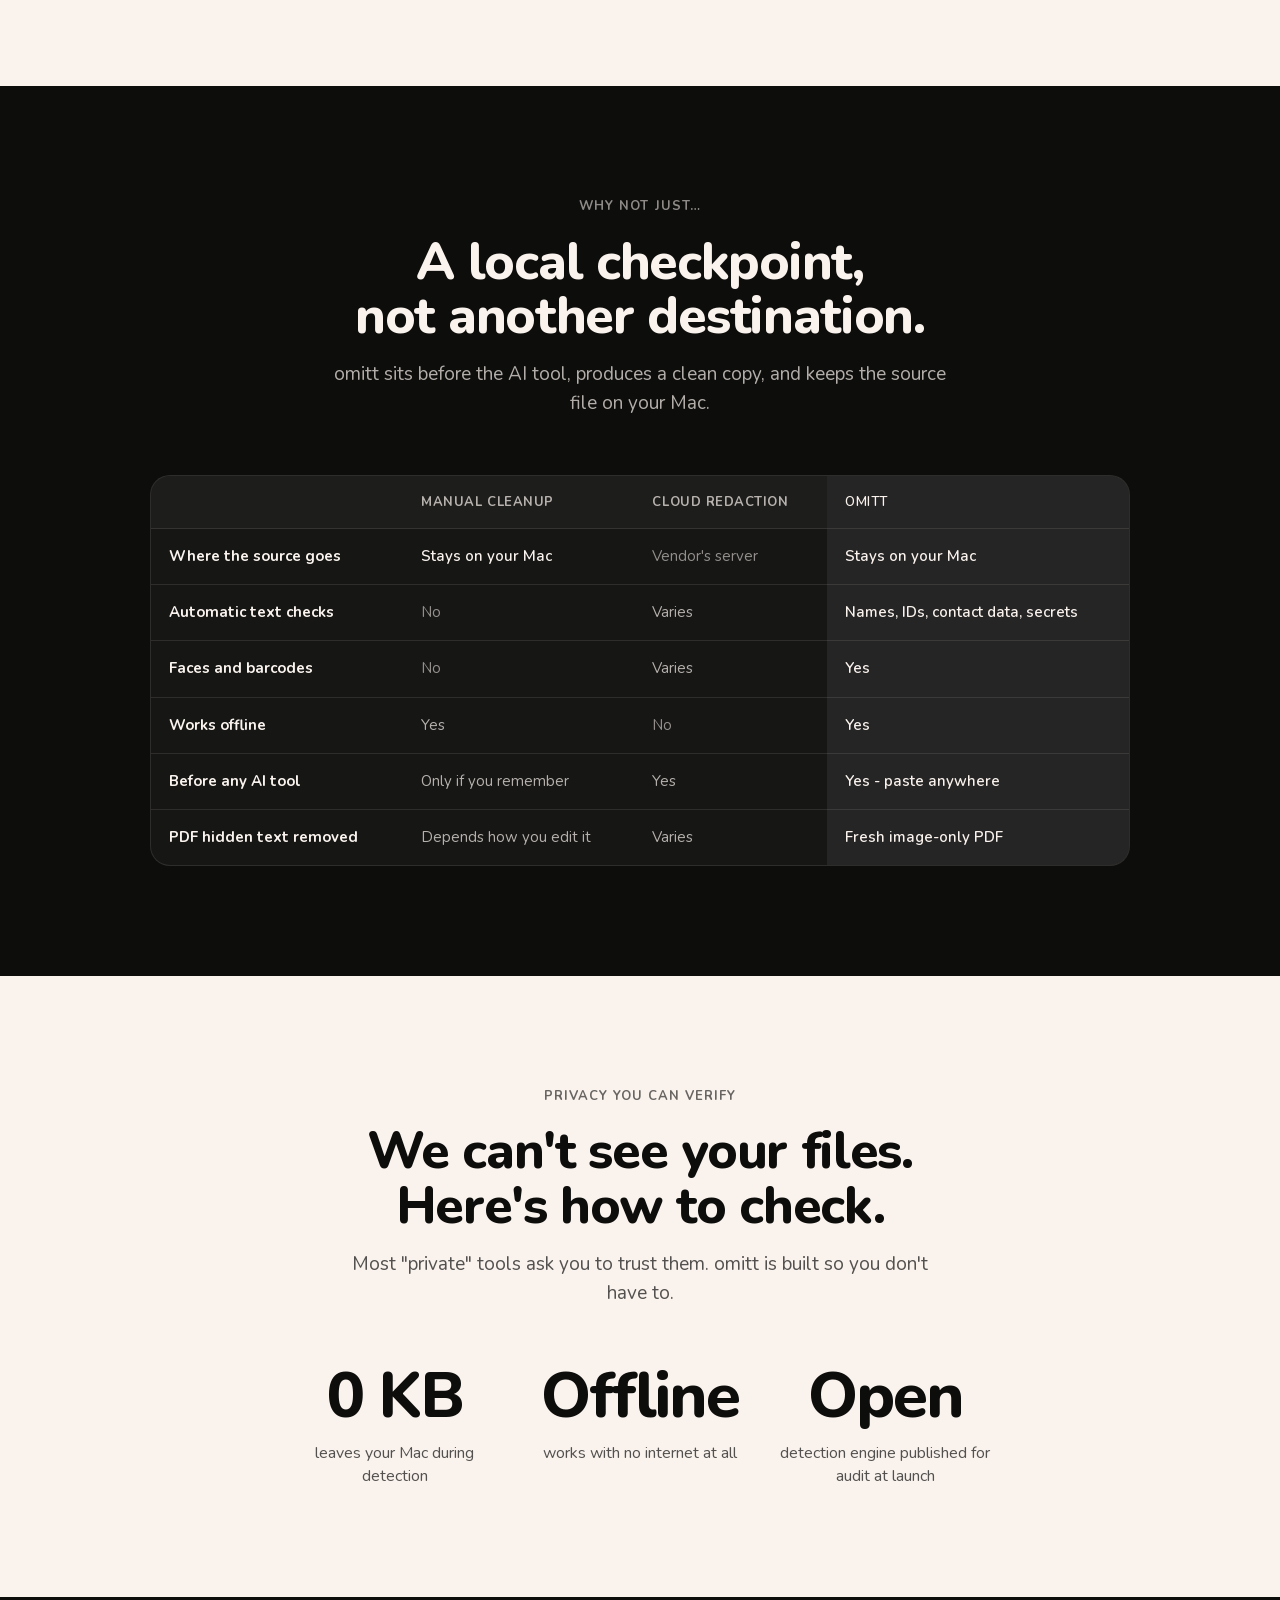
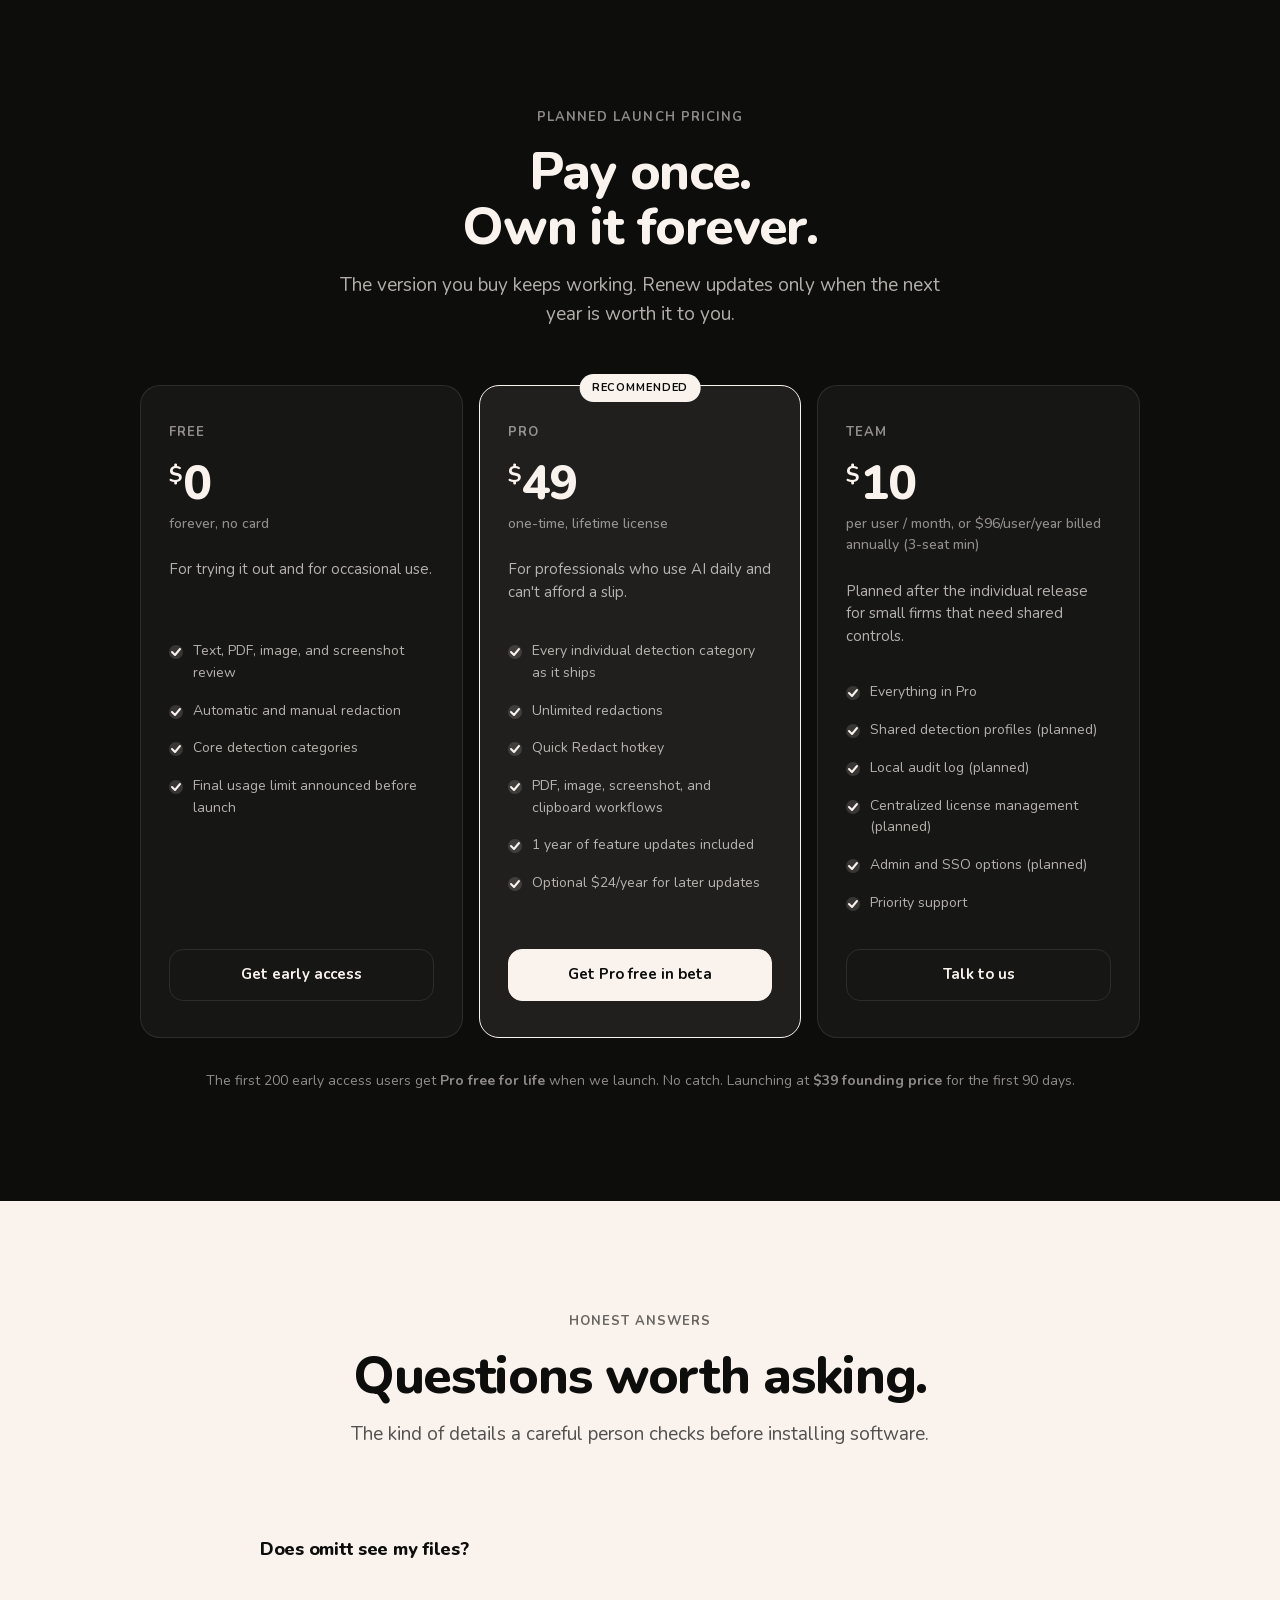
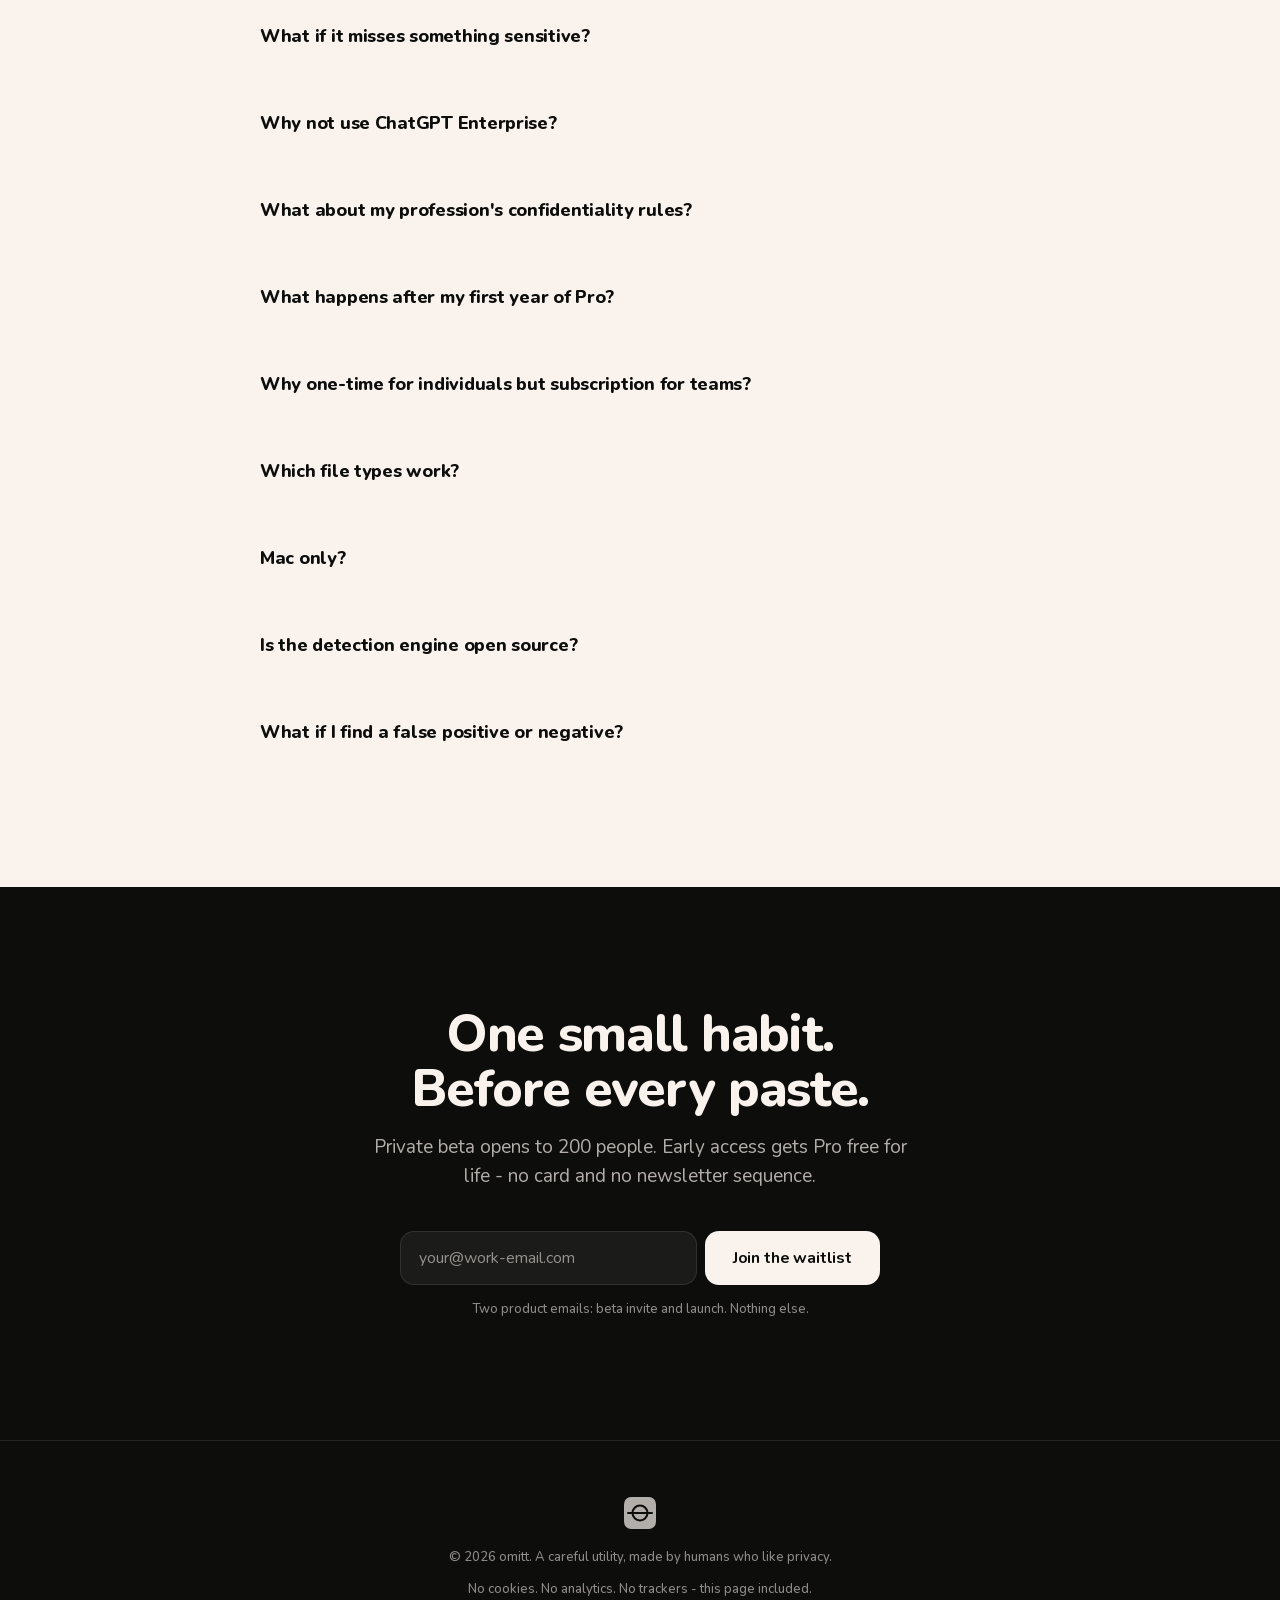
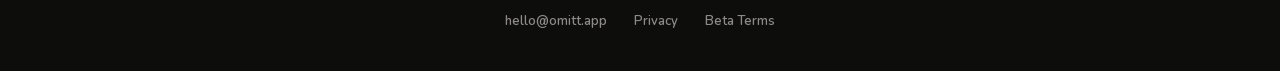
==== commit 12bf60a1: "Add beta legal pages" ====
--- a/index.html
+++ b/index.html
@@ -1643,6 +1643,7 @@
     <div>
       <a href="mailto:hello@omitt.app">hello@omitt.app</a>
       <a href="/privacy">Privacy</a>
+      <a href="/terms">Beta Terms</a>
     </div>
   </div>
 </footer>
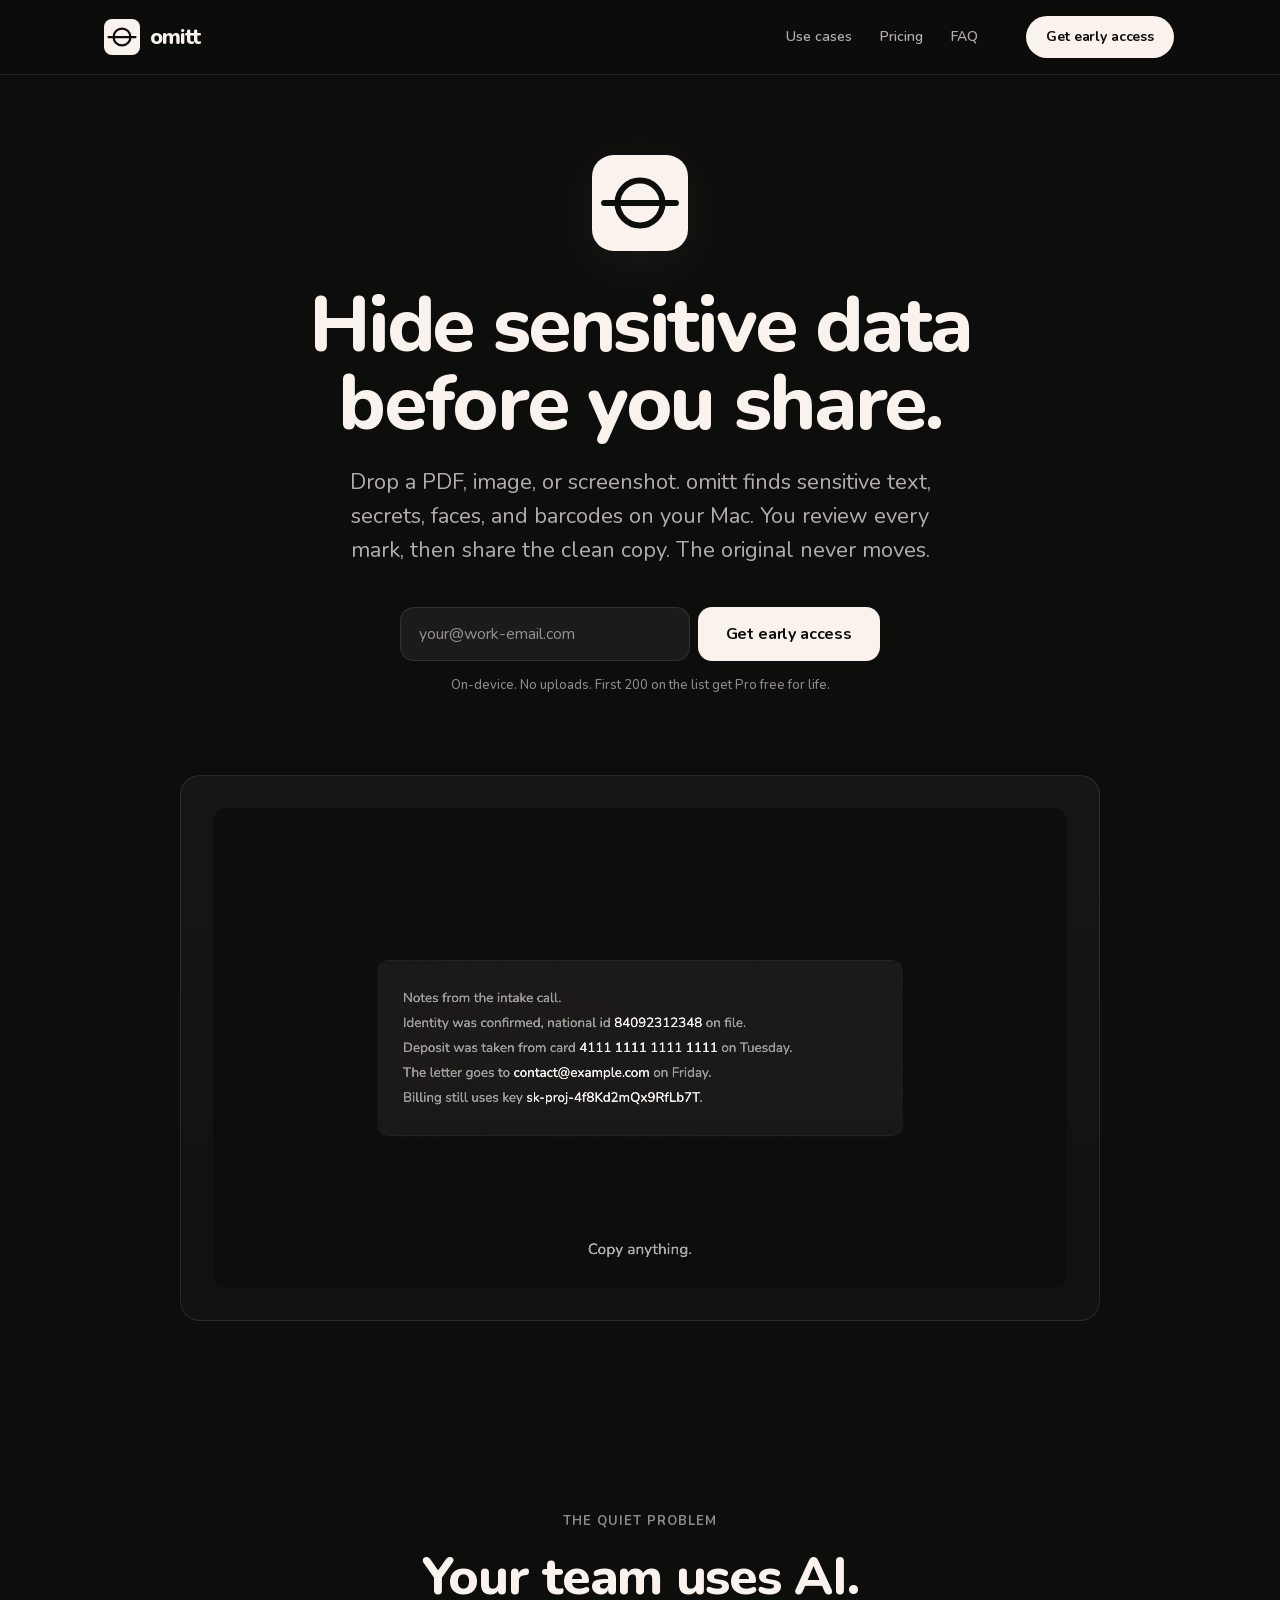
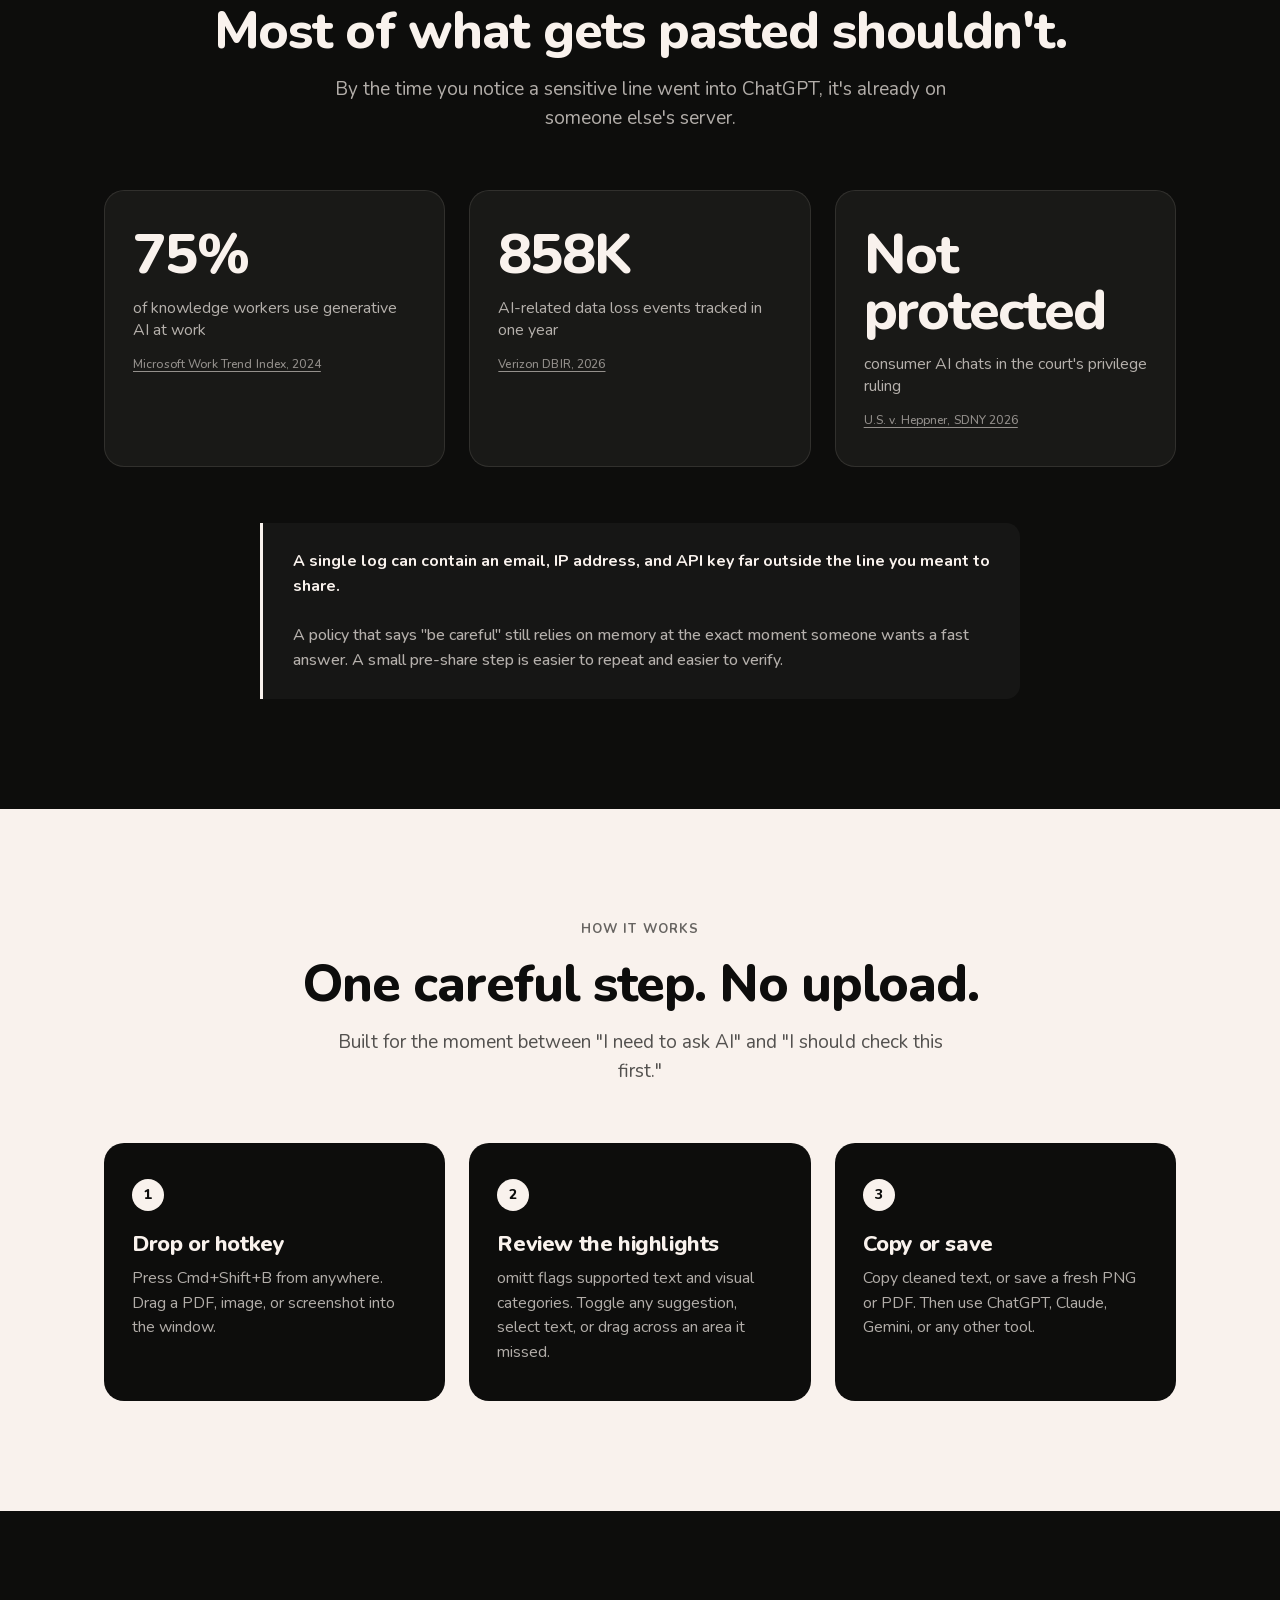
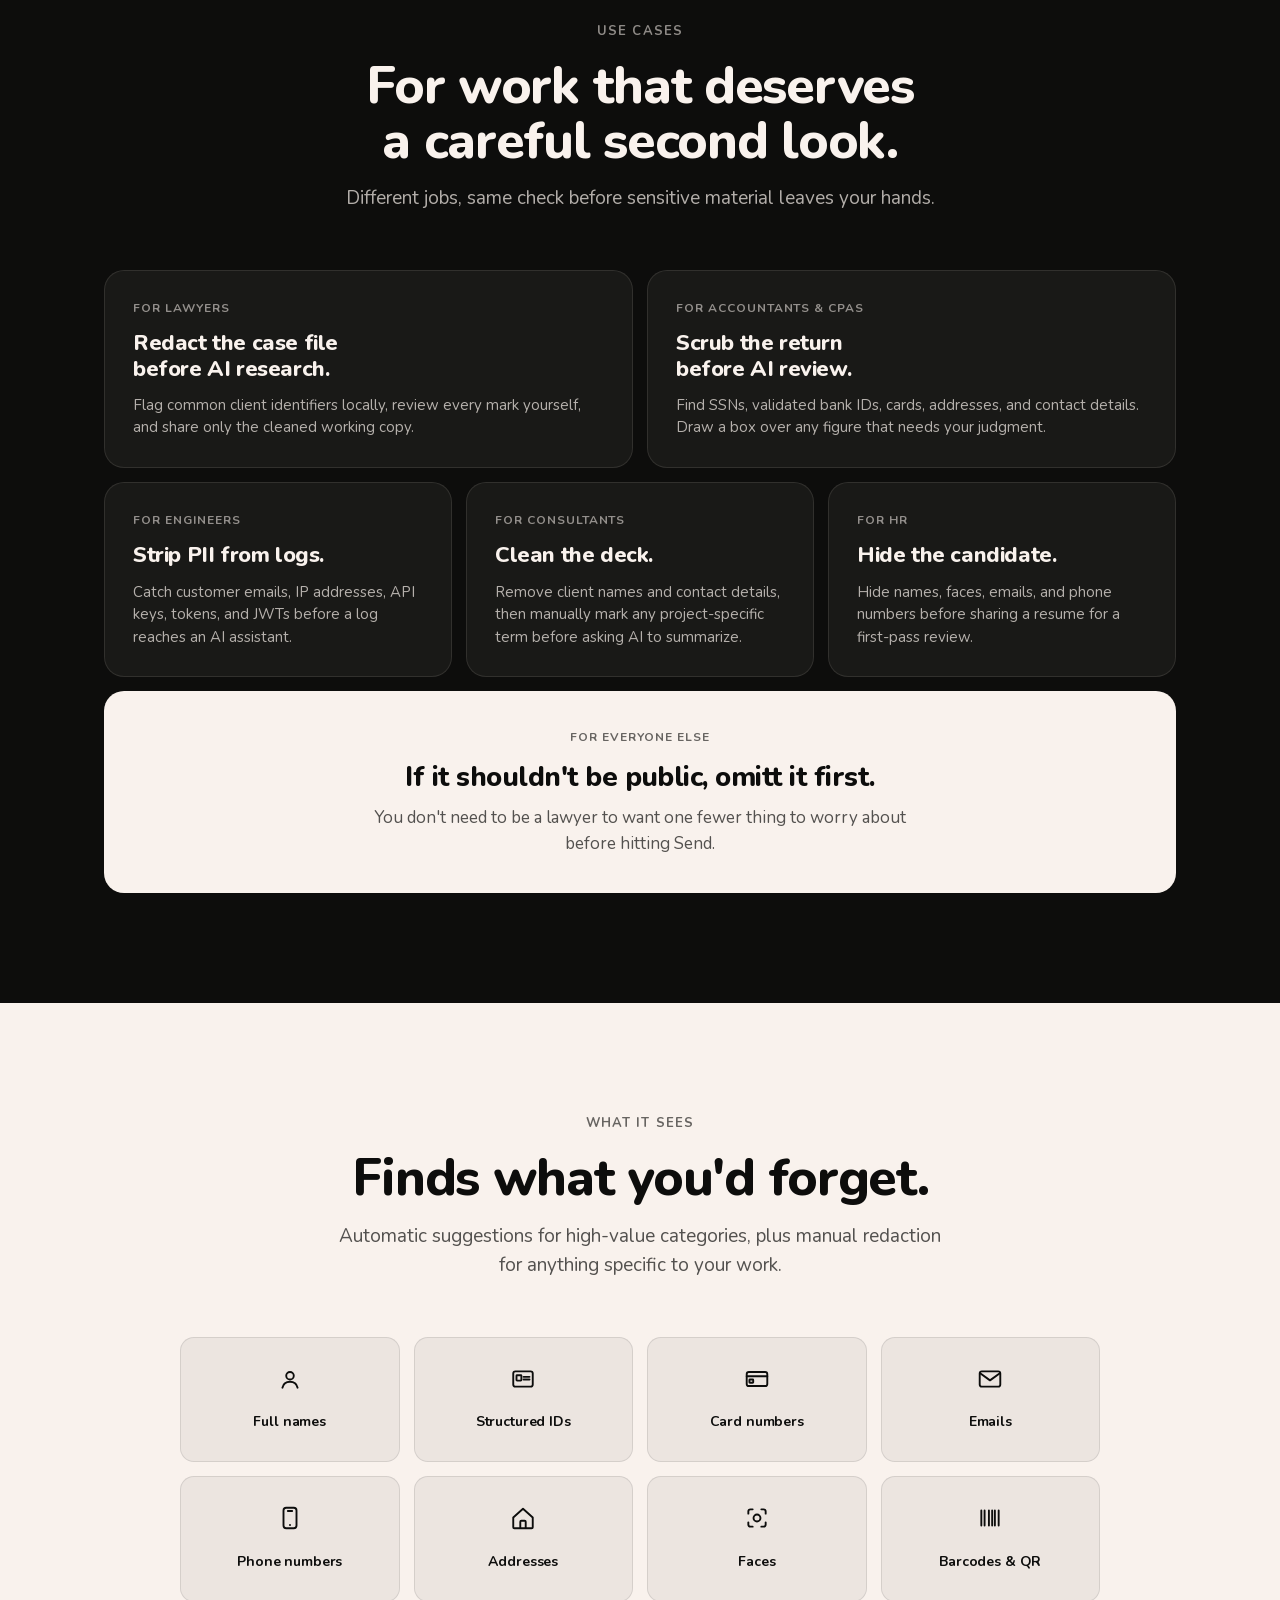
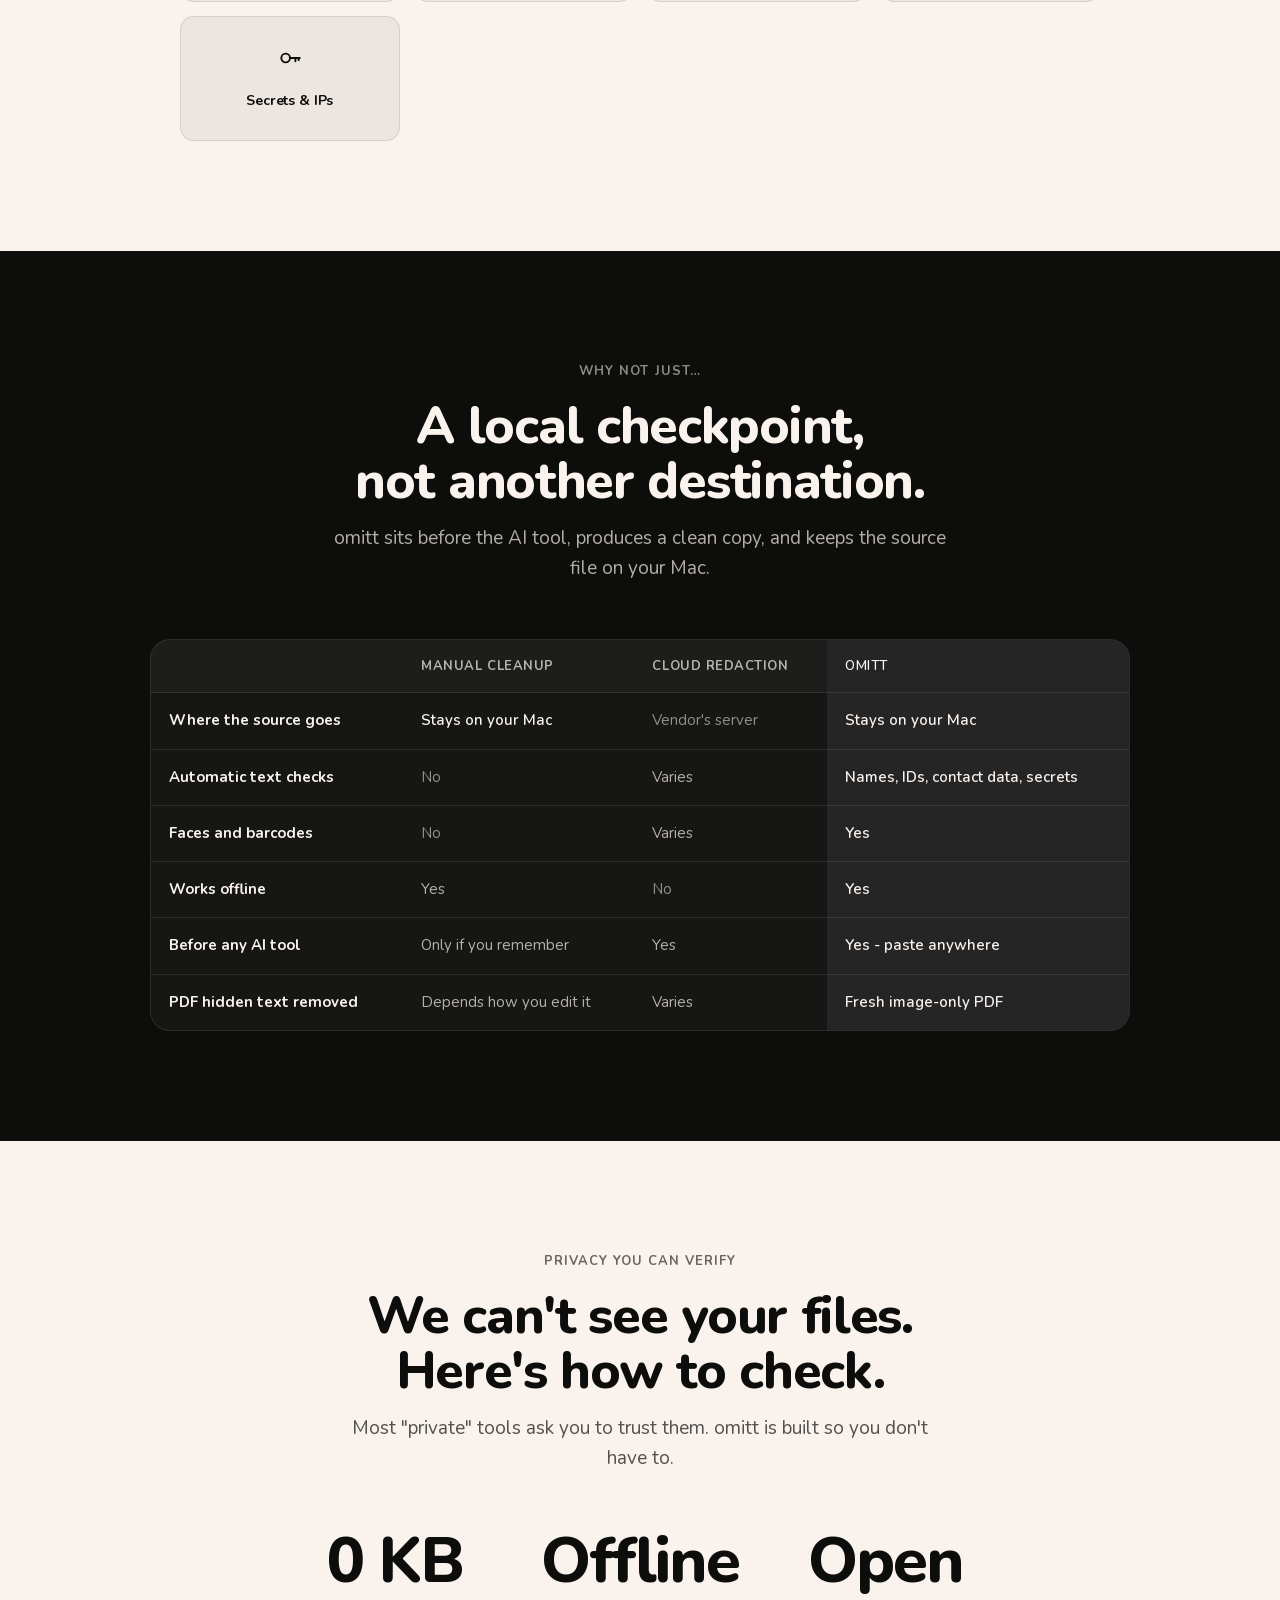
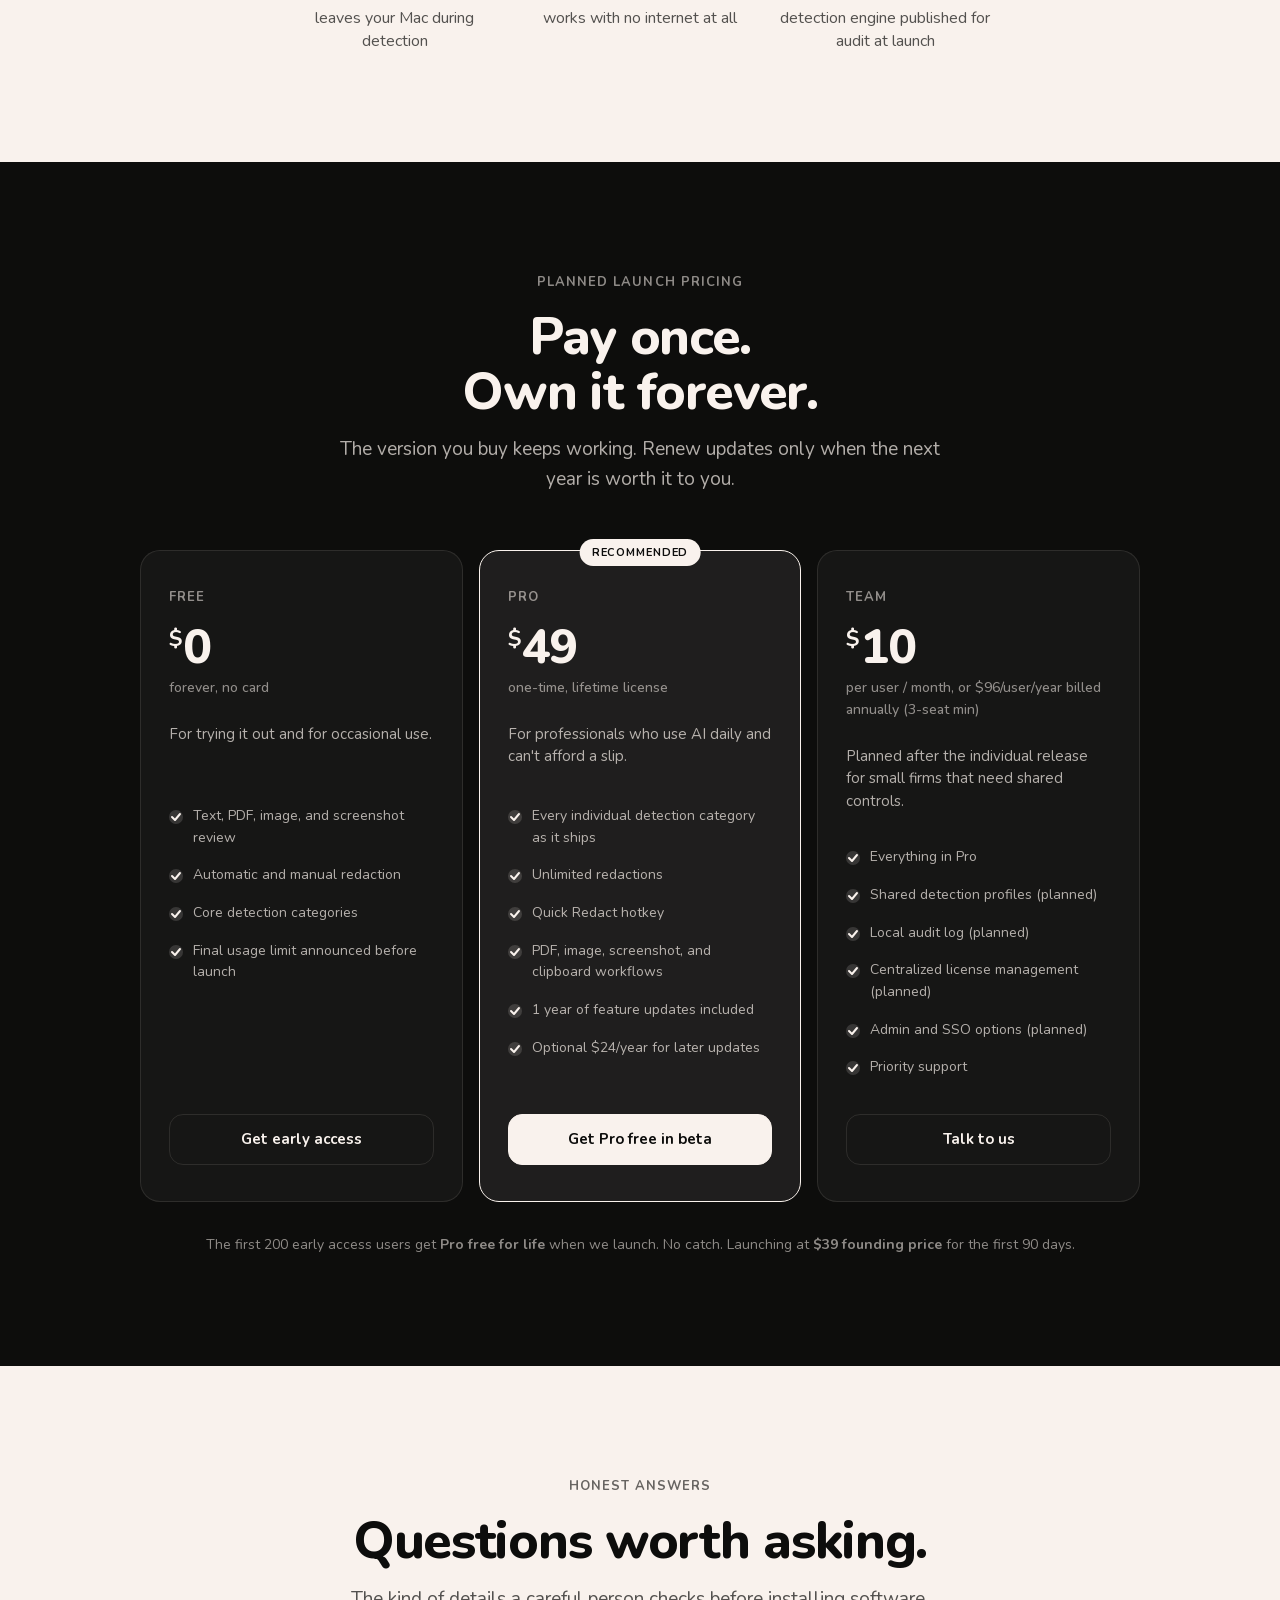
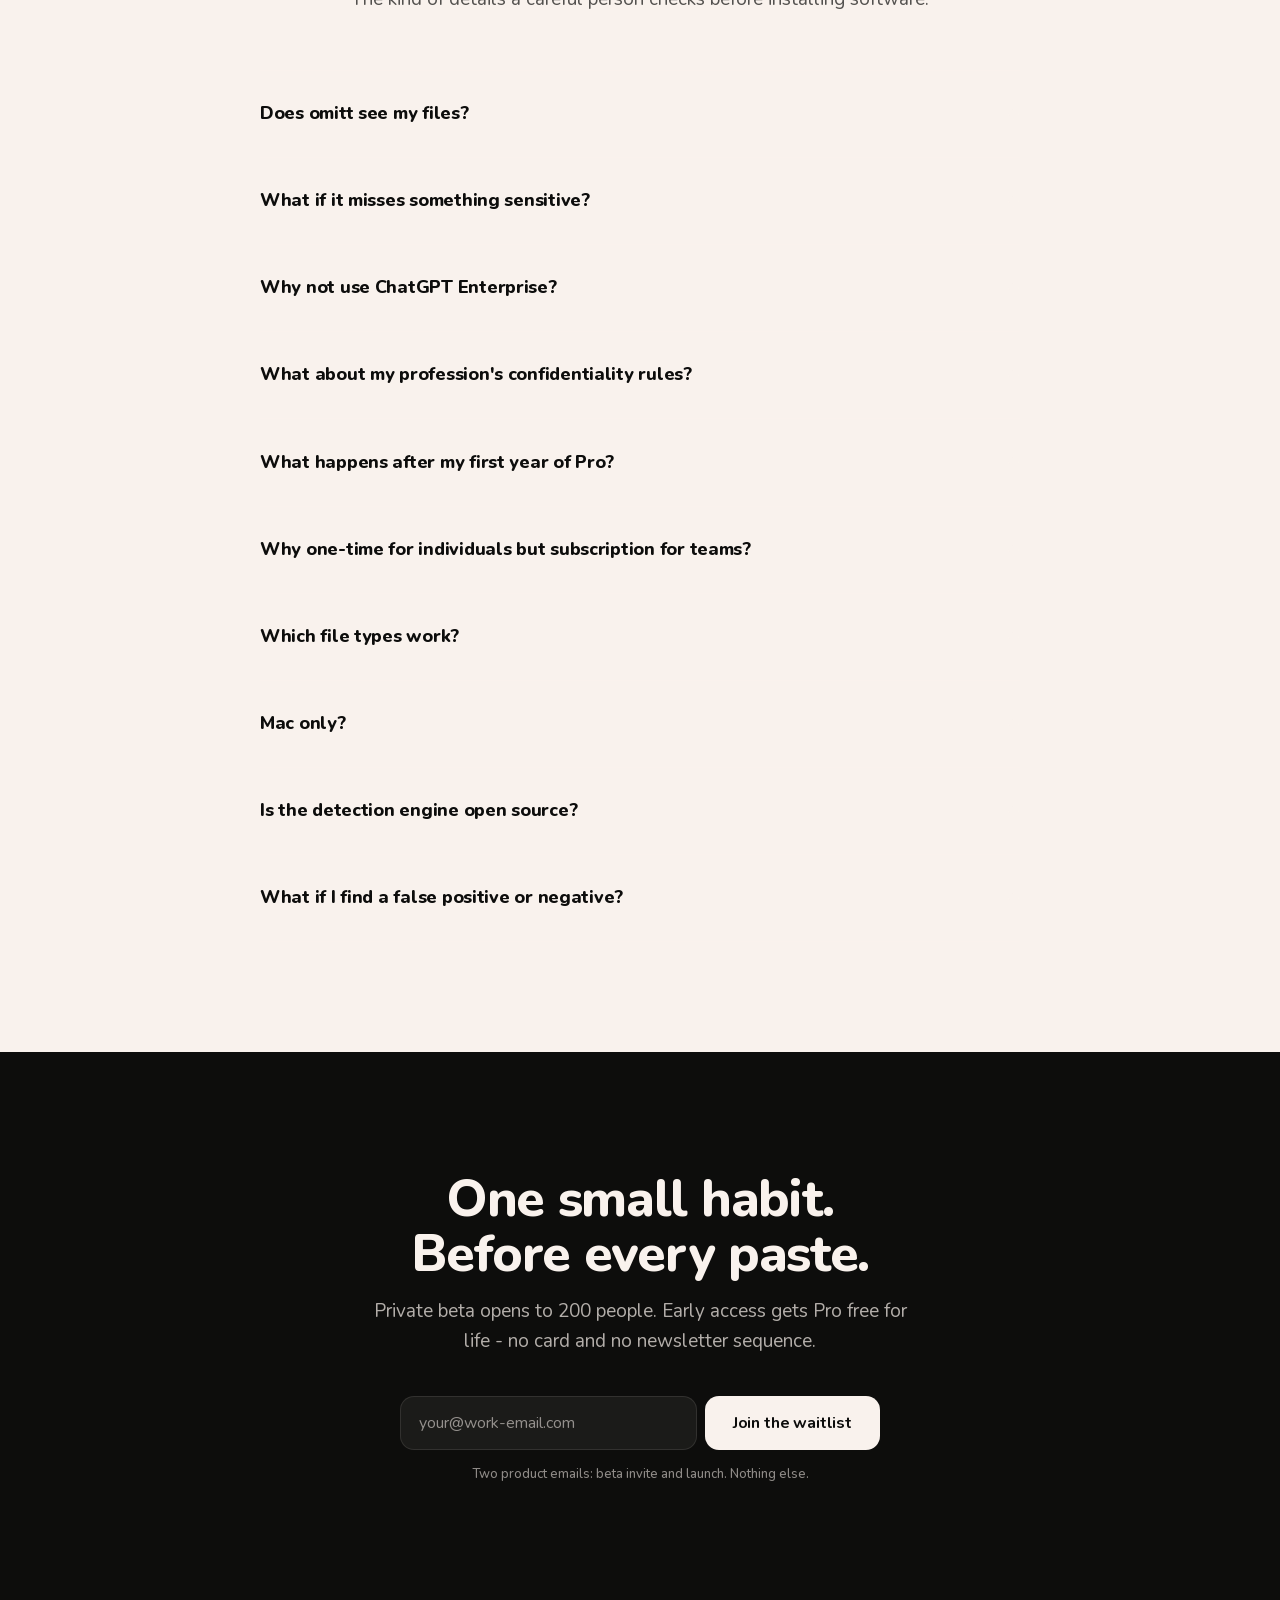
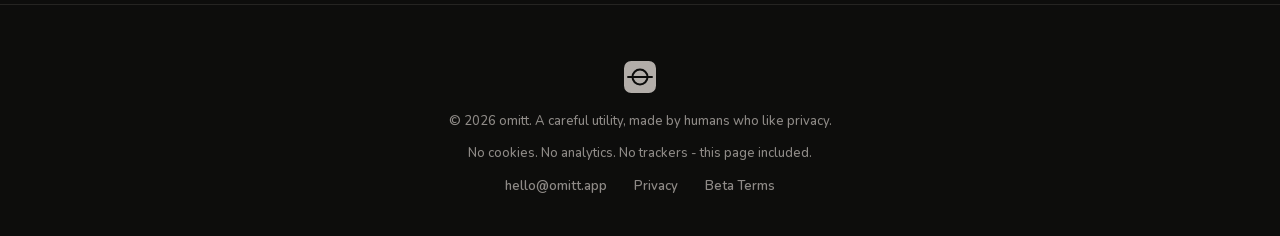
==== commit c63054b8: "Replace demo mockup with rendered product walkthrough - Swap the stylized SVG placeholder for a 20s " ====
--- a/index.html
+++ b/index.html
@@ -277,6 +277,10 @@
     border-color: var(--cream);
     background: rgba(249, 242, 237, 0.1);
   }
+  form.signup input[type="email"]:focus-visible {
+    outline: 2px solid var(--cream);
+    outline-offset: 3px;
+  }
   form.signup button {
     padding: 15px 28px;
     font-family: var(--font-body);
@@ -359,53 +363,20 @@
     border-radius: var(--radius-lg);
     text-align: center;
   }
-  .demo-mockup svg {
+  .demo-mockup video,
+  .demo-mockup img {
     width: 100%;
-    max-width: 480px;
+    max-width: 856px;
     height: auto;
     display: block;
     margin: 0 auto;
-  }
-  .demo-caption {
-    margin-top: 24px;
-    font-size: 14px;
-    font-weight: 500;
-    color: var(--cream-mute);
-    letter-spacing: 0.01em;
-  }
-
-  /* Demo animation: a scan band sweeps the document, redaction bars
-     appear as it passes them. Pure CSS, 6s loop with a quiet pause. */
-  .demo-scanline {
-    animation: demo-scan 6s ease-in-out infinite;
-  }
-  .demo-bar {
-    transform-box: fill-box;
-    transform-origin: left center;
-  }
-  .demo-bar-1 { animation: demo-redact-1 6s ease-out infinite; }
-  .demo-bar-2 { animation: demo-redact-2 6s ease-out infinite; }
-  @keyframes demo-scan {
-    0%, 8%      { transform: translateY(0);     opacity: 0; }
-    14%         { transform: translateY(24px);  opacity: 1; }
-    52%         { transform: translateY(170px); opacity: 1; }
-    58%, 100%   { transform: translateY(180px); opacity: 0; }
-  }
-  @keyframes demo-redact-1 {
-    0%, 26%     { transform: scaleX(0); opacity: 1; }
-    34%         { transform: scaleX(1); opacity: 1; }
-    92%         { transform: scaleX(1); opacity: 1; }
-    97%, 100%   { transform: scaleX(1); opacity: 0; }
-  }
-  @keyframes demo-redact-2 {
-    0%, 38%     { transform: scaleX(0); opacity: 1; }
-    46%         { transform: scaleX(1); opacity: 1; }
-    92%         { transform: scaleX(1); opacity: 1; }
-    97%, 100%   { transform: scaleX(1); opacity: 0; }
-  }
+    border-radius: 14px;
+  }
+  /* Specificity has to beat .demo-mockup img above, hence the tag. */
+  .demo-mockup img.demo-still { display: none; }
   @media (prefers-reduced-motion: reduce) {
-    .demo-scanline { display: none; }
-    .demo-bar-1, .demo-bar-2 { animation: none; }
+    .demo-mockup video.demo-video { display: none; }
+    .demo-mockup img.demo-still { display: block; }
   }
 
   /* ============================
@@ -1028,7 +999,6 @@
 
     /* Demo mockup mobile */
     .demo { padding: 18px; margin-top: 48px; }
-    .demo-caption { font-size: 13px; margin-top: 18px; }
 
     /* Nav CTA touch-friendly */
     nav .cta { padding: 10px 18px; font-size: 13px; margin-right: 0; }
@@ -1128,7 +1098,6 @@
 
     /* Demo mockup compact */
     .demo { margin: 40px auto 0; border-radius: 14px; padding: 14px; }
-    .demo-caption { font-size: 12px; margin-top: 14px; }
 
     /* Nav CTA - tight phones */
     nav .cta { padding: 9px 14px; font-size: 12px; }
@@ -1249,35 +1218,12 @@
 
     <div class="demo">
     <div class="demo-mockup" aria-hidden="true">
-      <svg viewBox="0 0 480 270" xmlns="http://www.w3.org/2000/svg">
-        <!-- Window chrome -->
-        <rect x="0" y="0" width="480" height="270" rx="14" fill="rgba(249, 242, 237, 0.04)" stroke="rgba(249, 242, 237, 0.12)" stroke-width="1"/>
-        <!-- Traffic lights -->
-        <circle cx="20" cy="20" r="5" fill="rgba(249, 242, 237, 0.15)"/>
-        <circle cx="38" cy="20" r="5" fill="rgba(249, 242, 237, 0.15)"/>
-        <circle cx="56" cy="20" r="5" fill="rgba(249, 242, 237, 0.15)"/>
-        <!-- Document title line -->
-        <rect x="20" y="56" width="120" height="8" rx="3" fill="rgba(249, 242, 237, 0.30)"/>
-        <!-- Body text lines -->
-        <rect x="20" y="86" width="380" height="6" rx="3" fill="rgba(249, 242, 237, 0.14)"/>
-        <rect x="20" y="104" width="340" height="6" rx="3" fill="rgba(249, 242, 237, 0.14)"/>
-        <!-- Line with redaction bar (the magic moment) -->
-        <rect x="20" y="122" width="160" height="6" rx="3" fill="rgba(249, 242, 237, 0.14)"/>
-        <rect class="demo-bar demo-bar-1" x="188" y="118" width="118" height="14" rx="2" fill="rgba(249, 242, 237, 0.78)"/>
-        <rect x="314" y="122" width="86" height="6" rx="3" fill="rgba(249, 242, 237, 0.14)"/>
-        <!-- More body text -->
-        <rect x="20" y="146" width="280" height="6" rx="3" fill="rgba(249, 242, 237, 0.14)"/>
-        <!-- Second redaction (shorter, like an ID) -->
-        <rect x="20" y="170" width="80" height="6" rx="3" fill="rgba(249, 242, 237, 0.14)"/>
-        <rect class="demo-bar demo-bar-2" x="108" y="166" width="84" height="14" rx="2" fill="rgba(249, 242, 237, 0.78)"/>
-        <rect x="200" y="170" width="200" height="6" rx="3" fill="rgba(249, 242, 237, 0.14)"/>
-        <!-- Bottom text -->
-        <rect x="20" y="194" width="360" height="6" rx="3" fill="rgba(249, 242, 237, 0.14)"/>
-        <rect x="20" y="212" width="240" height="6" rx="3" fill="rgba(249, 242, 237, 0.14)"/>
-        <!-- Scan band (animated, hidden when reduced motion is preferred) -->
-        <rect class="demo-scanline" x="14" y="40" width="452" height="14" rx="7" fill="rgba(249, 242, 237, 0.10)"/>
-      </svg>
-      <div class="demo-caption">A 30-second walkthrough is on the way.</div>
+      <video class="demo-video" autoplay muted loop playsinline
+             poster="assets/demo-poster.jpg">
+        <source src="assets/demo.webm" type="video/webm">
+        <source src="assets/demo.mp4" type="video/mp4">
+      </video>
+      <img class="demo-still" src="assets/demo-poster.jpg" alt="">
     </div>
   </div>
   </div>
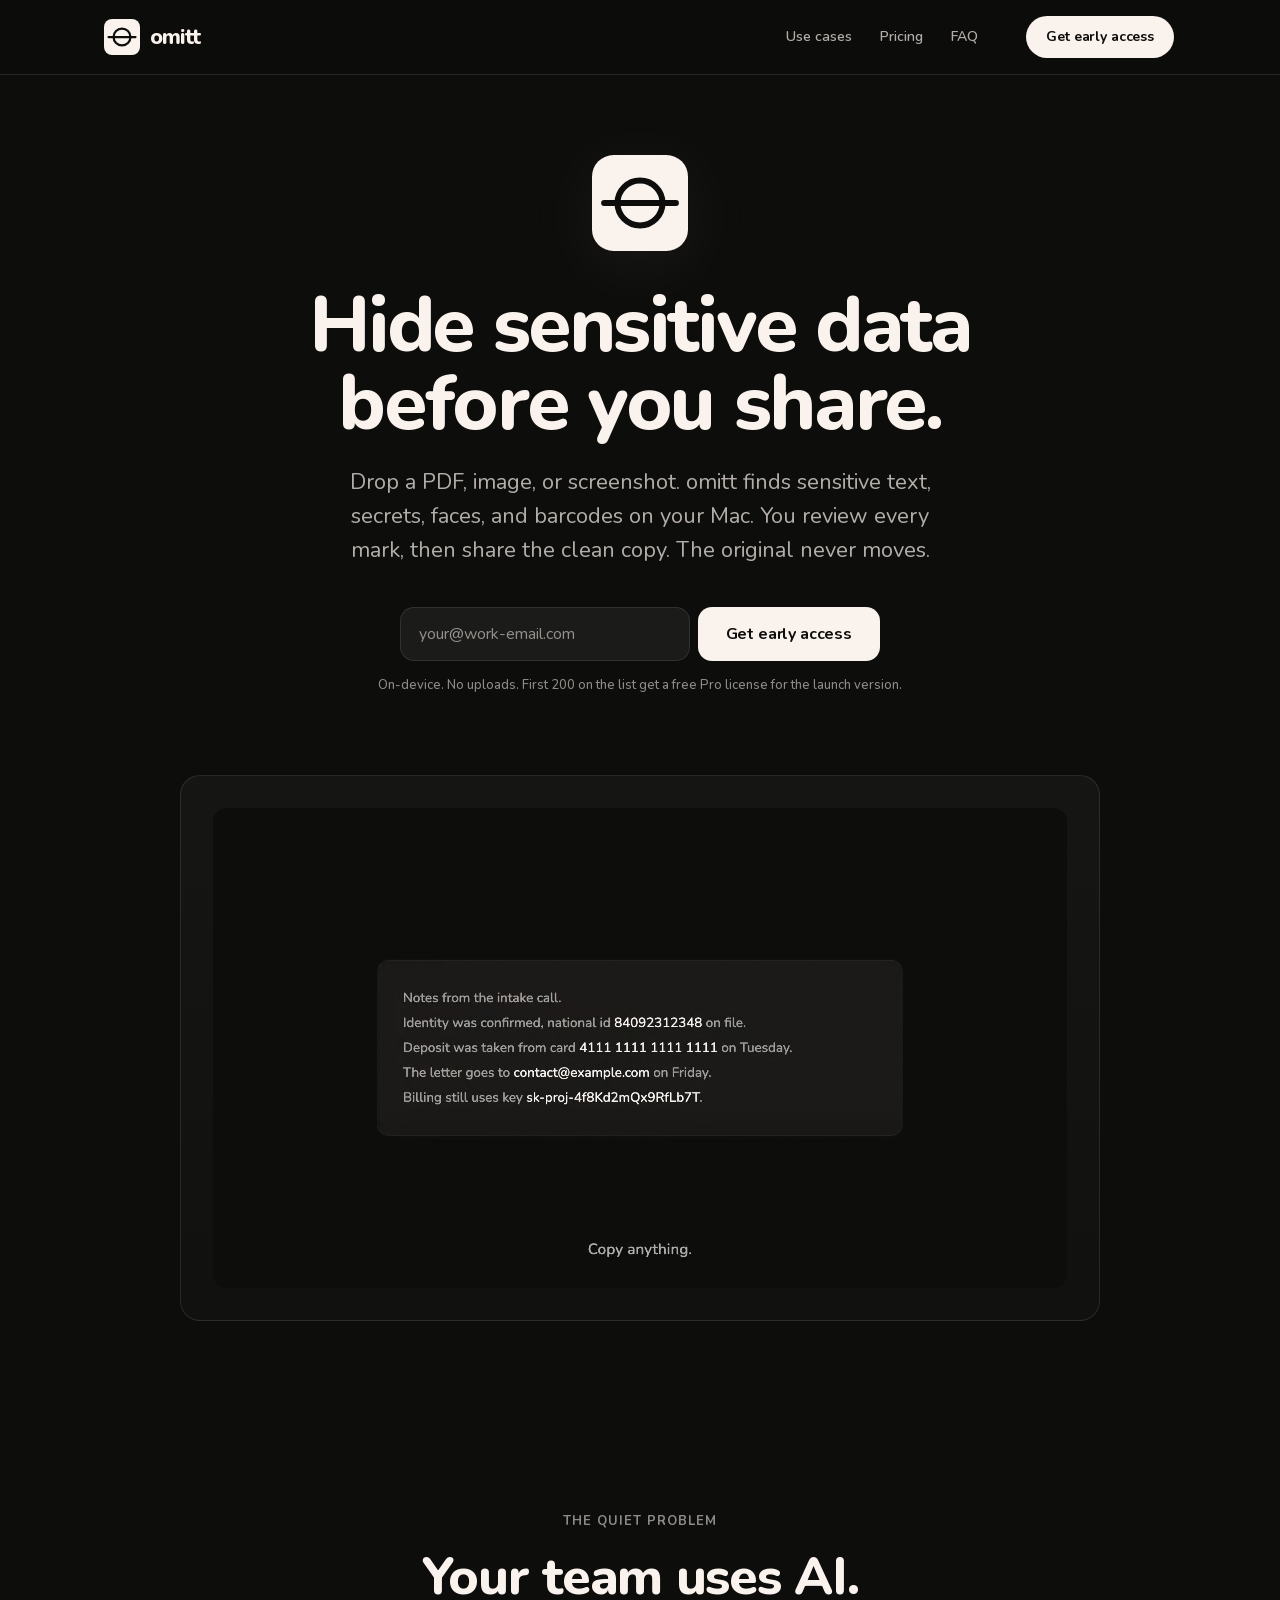
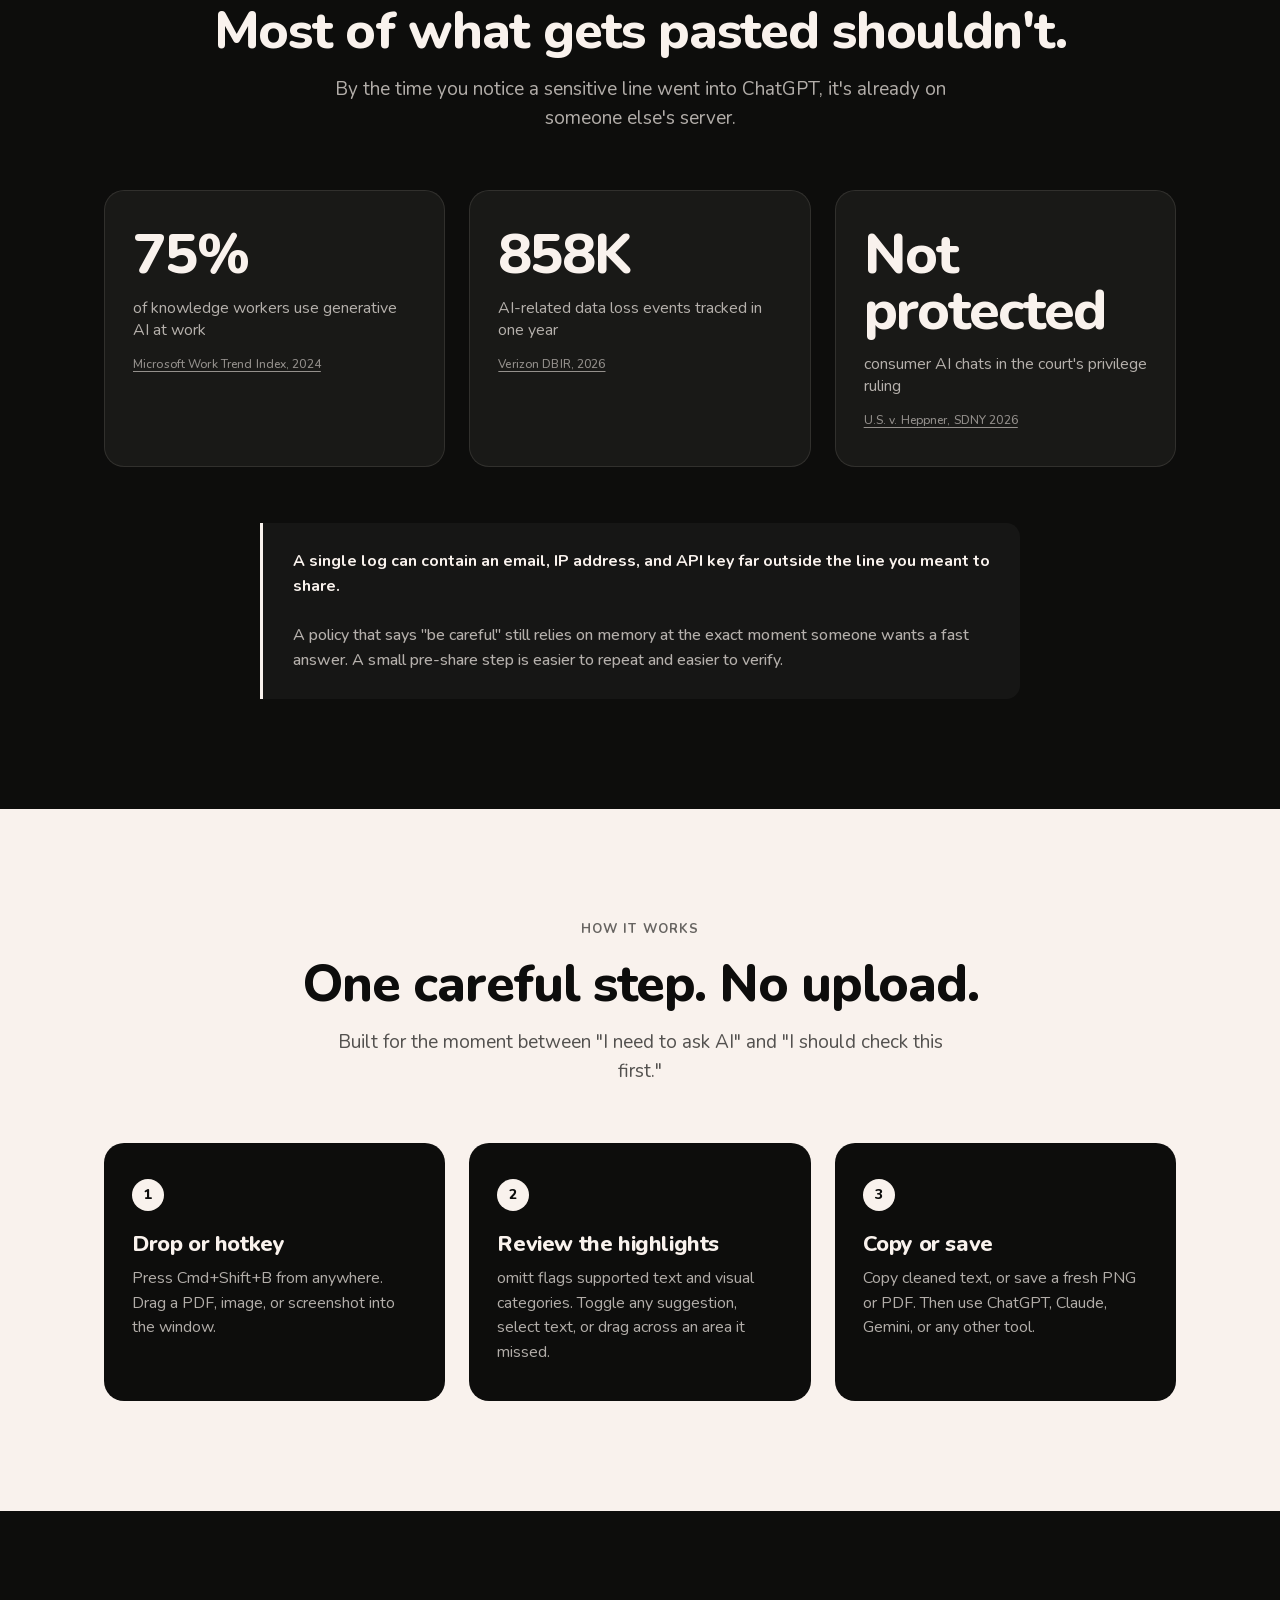
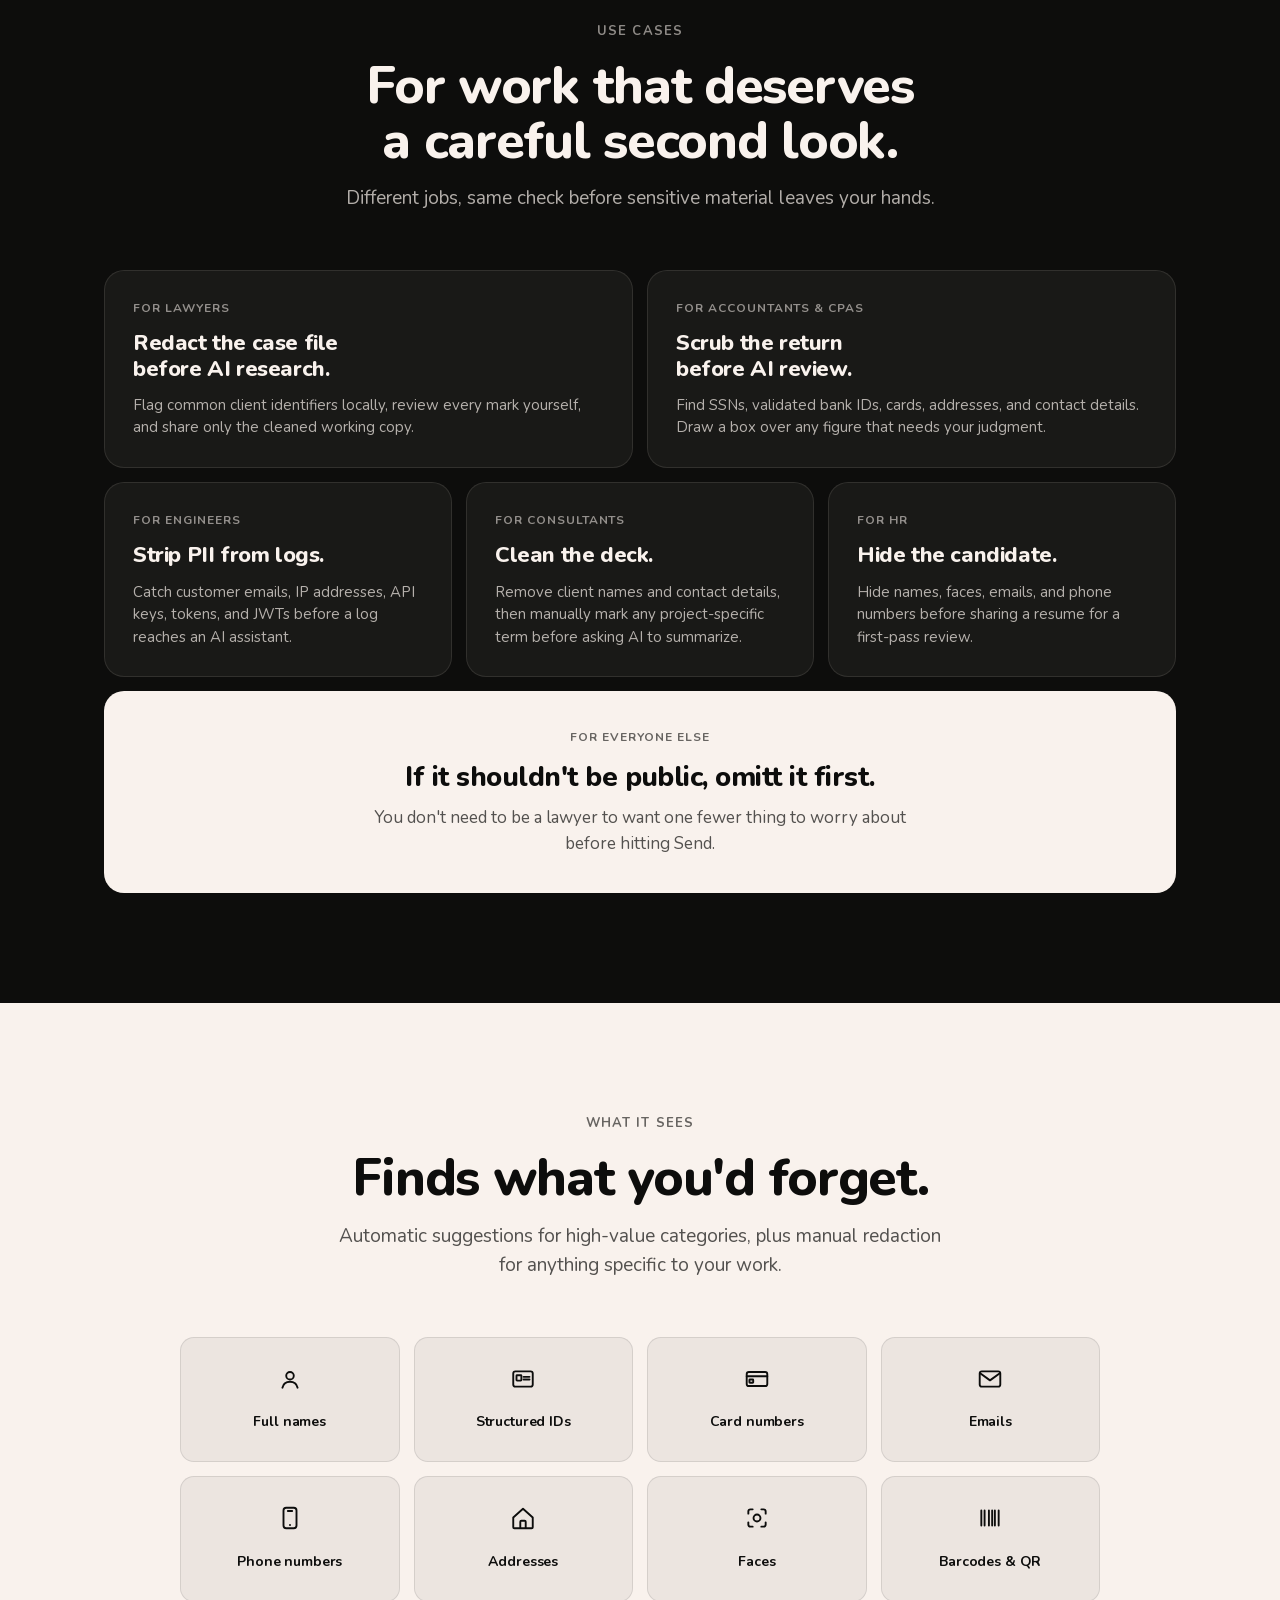
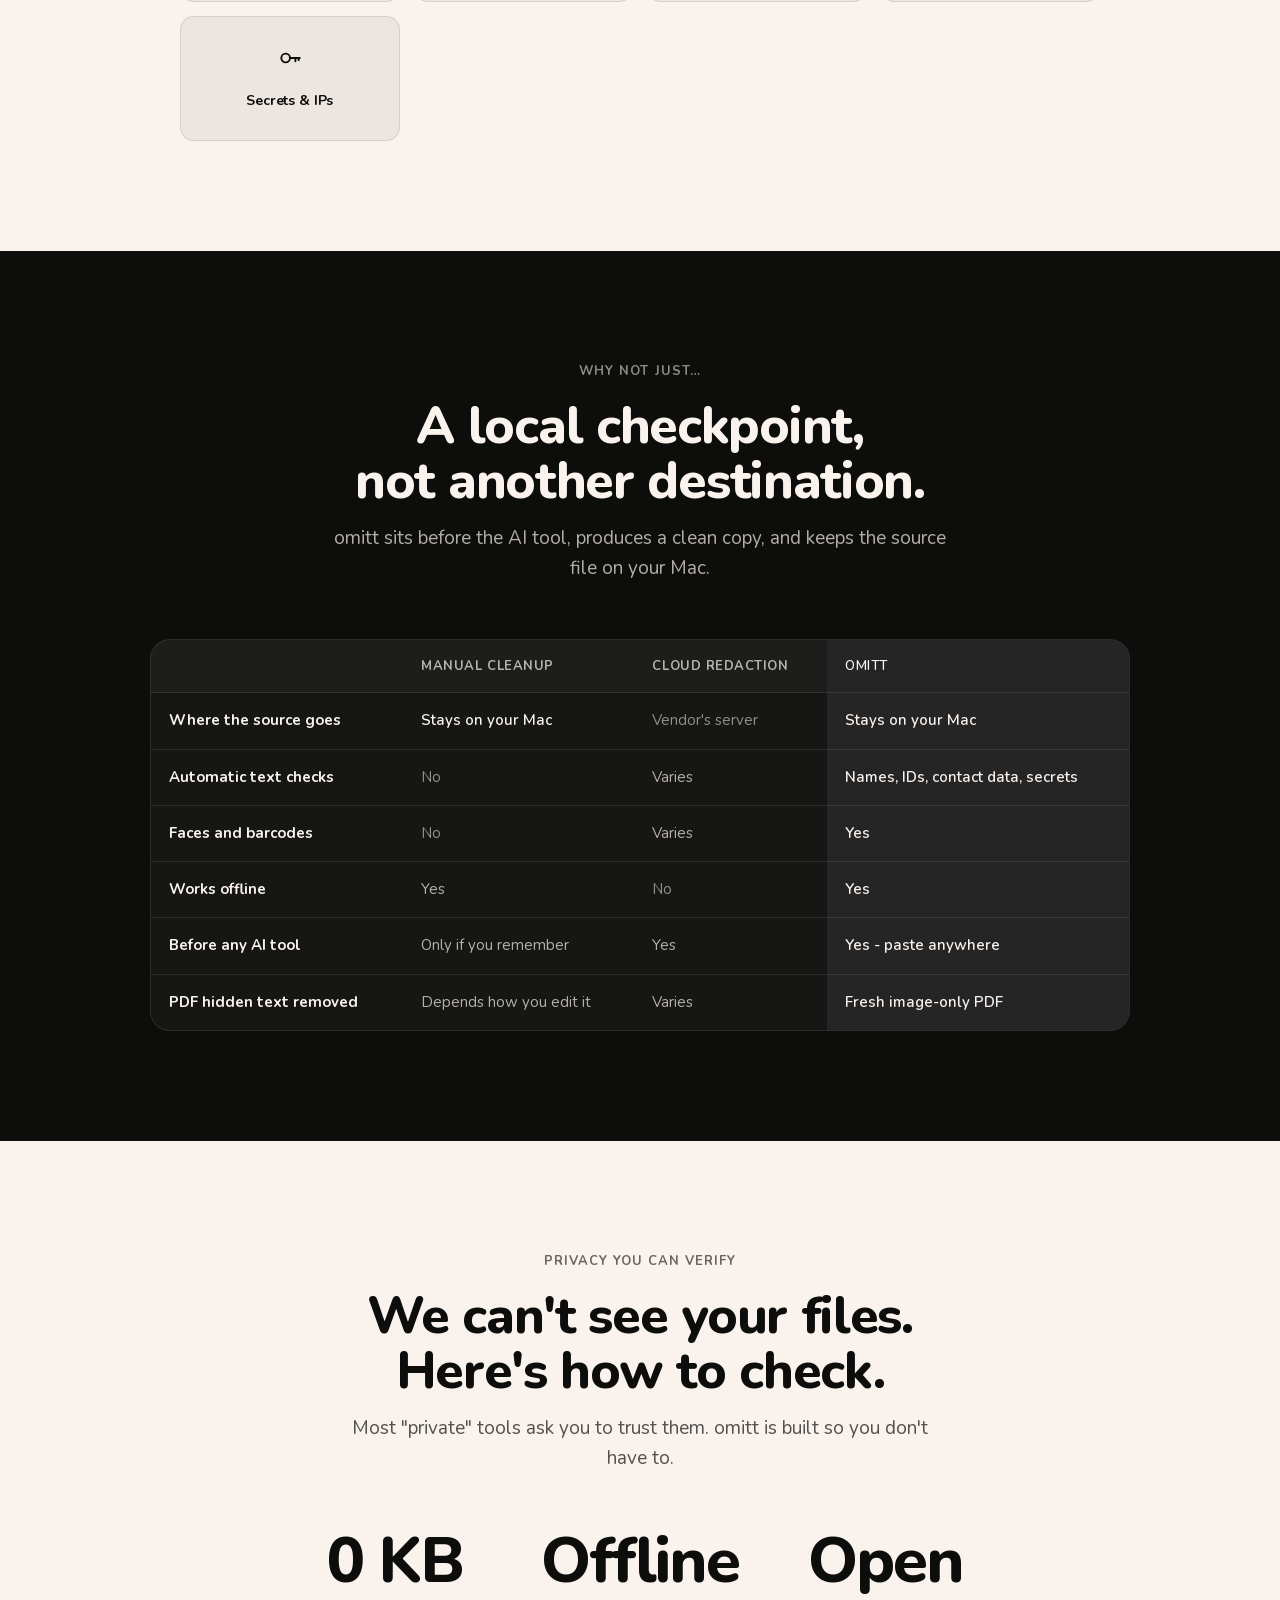
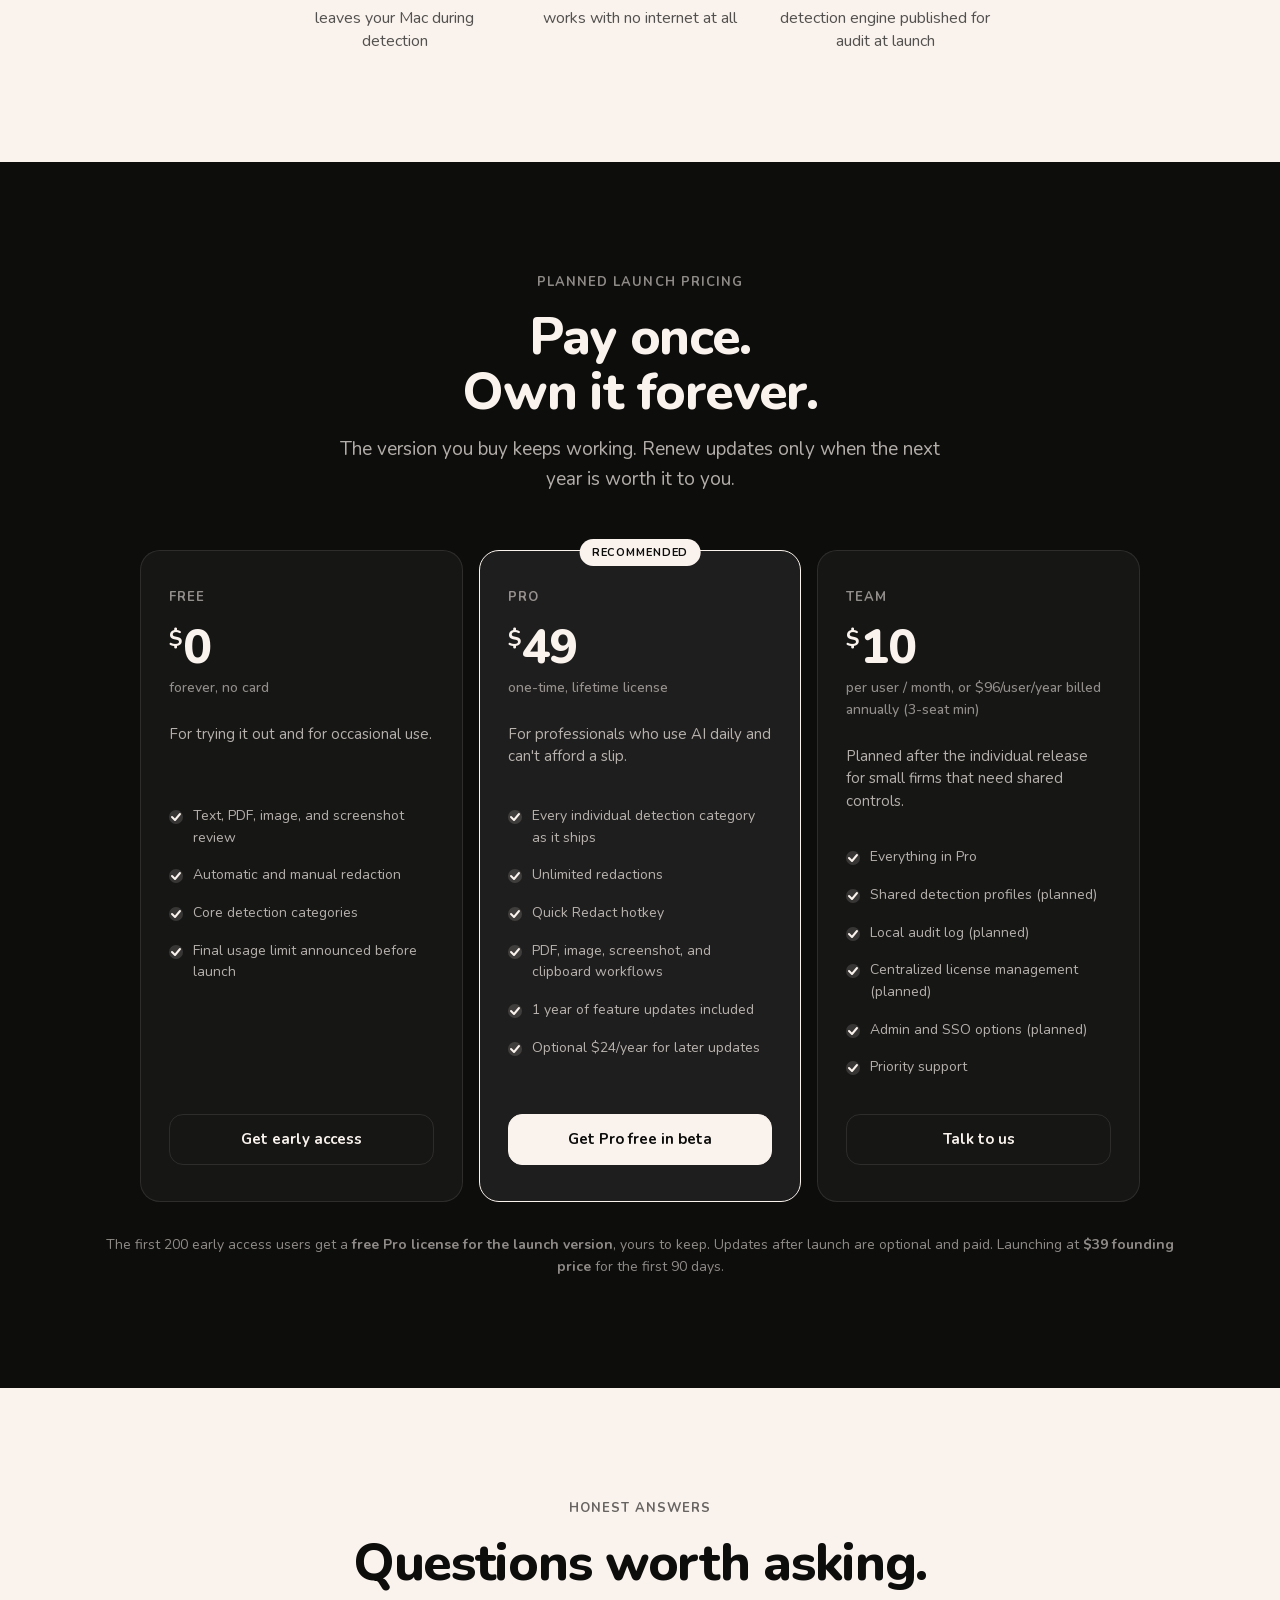
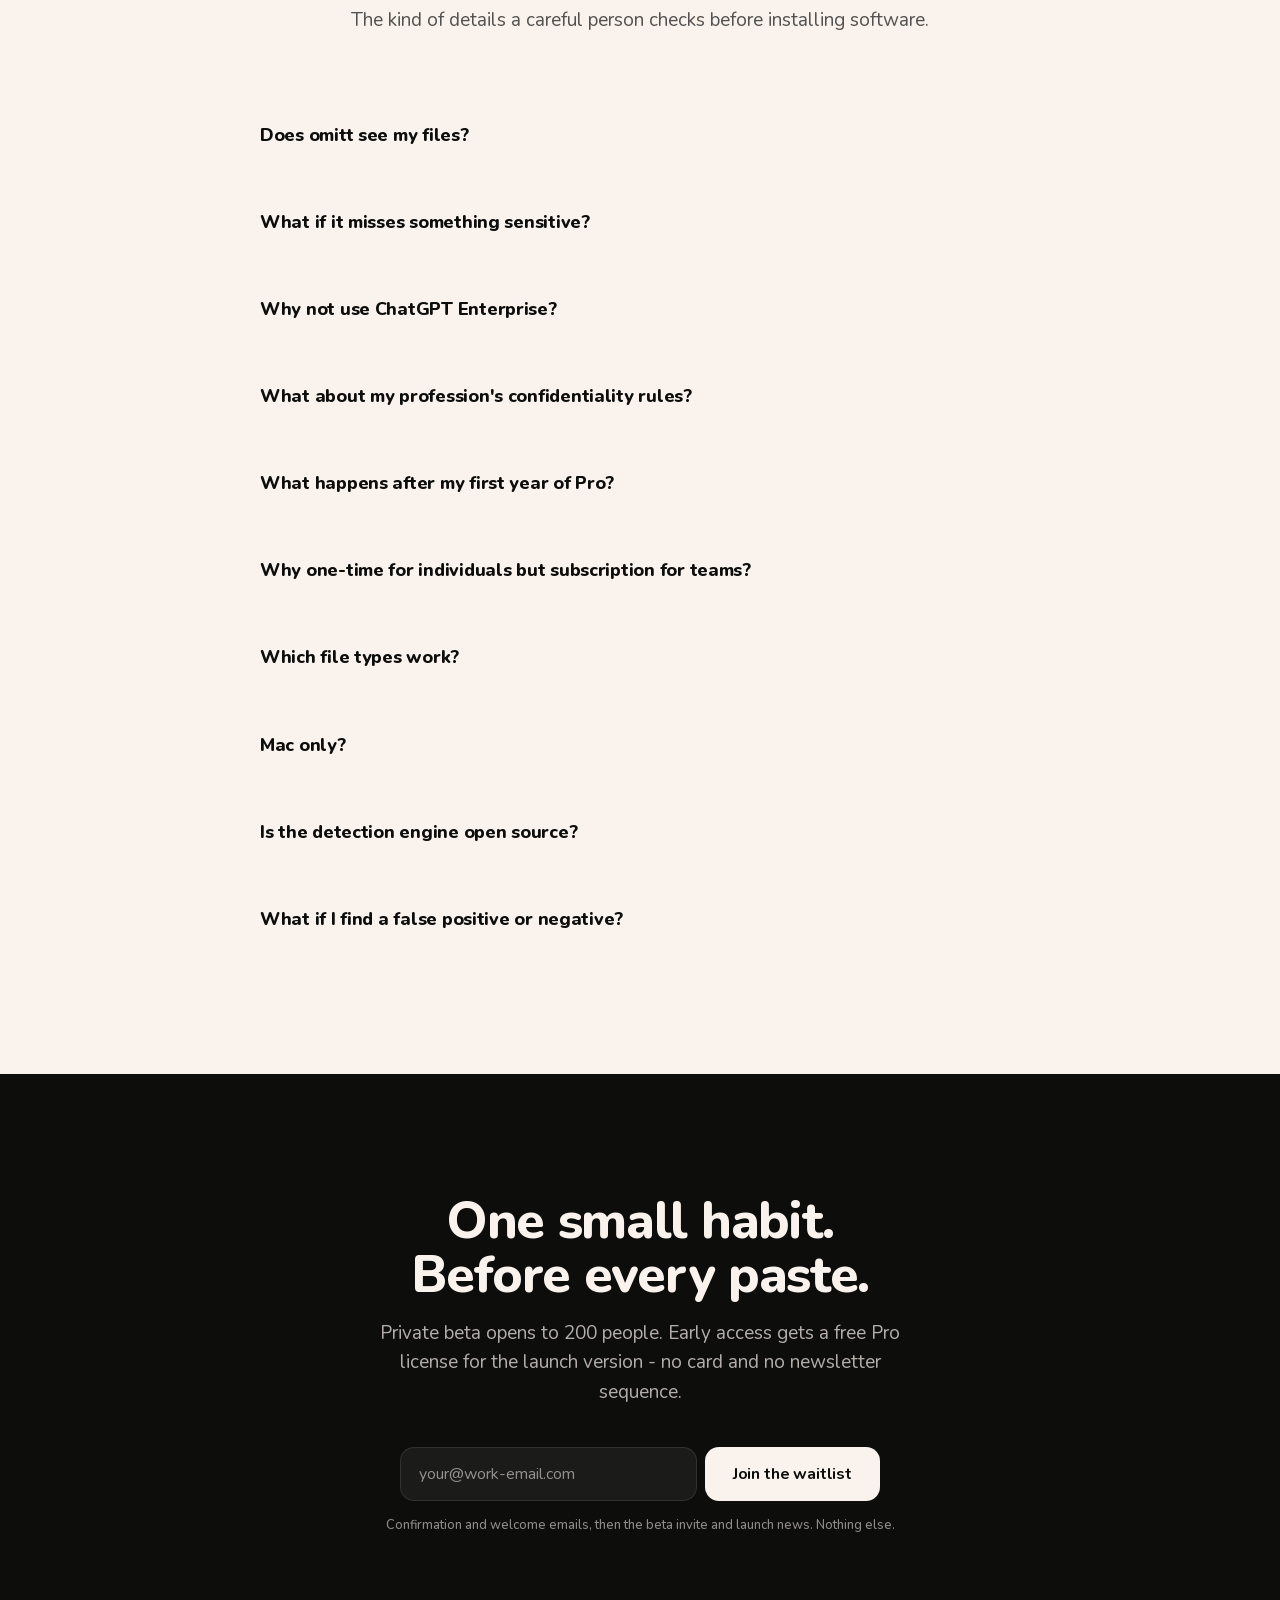
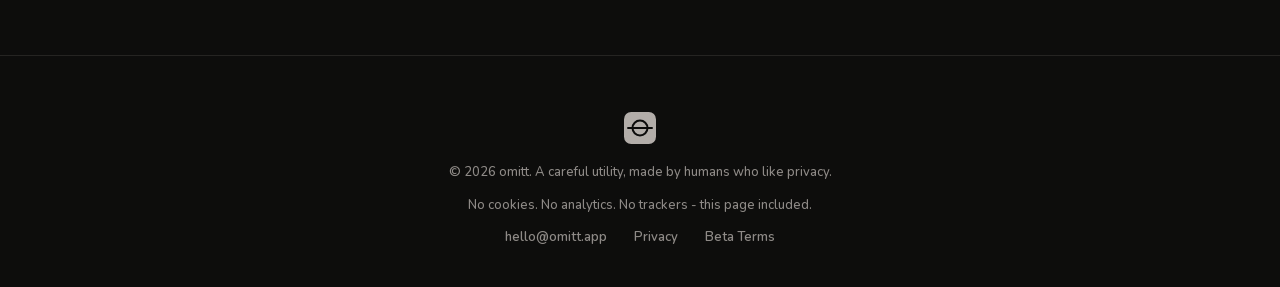
==== commit b3d78209: "Clarify early-access license and ask to confirm email The first 200 get a free Pro license for the l" ====
--- a/index.html
+++ b/index.html
@@ -1213,8 +1213,8 @@
       <button type="submit">Get early access</button>
     </form>
     <div class="form-error" id="error-hero" role="alert" aria-live="polite"></div>
-    <div class="form-note">On-device. No uploads. First 200 on the list get Pro free for life.</div>
-    <div class="form-success" id="success-hero" role="status">Thanks. You're on the list. We'll email when the beta opens.</div>
+    <div class="form-note">On-device. No uploads. First 200 on the list get a free Pro license for the launch version.</div>
+    <div class="form-success" id="success-hero" role="status">Thanks. Check your inbox and confirm your email to save your spot.</div>
 
     <div class="demo">
     <div class="demo-mockup" aria-hidden="true">
@@ -1502,7 +1502,7 @@
         <a href="mailto:hello@omitt.app?subject=omitt%20for%20teams" class="price-cta">Talk to us</a>
       </div>
     </div>
-    <div class="pricing-note">The first 200 early access users get <strong>Pro free for life</strong> when we launch. No catch. Launching at <strong>$39 founding price</strong> for the first 90 days.</div>
+    <div class="pricing-note">The first 200 early access users get a <strong>free Pro license for the launch version</strong>, yours to keep. Updates after launch are optional and paid. Launching at <strong>$39 founding price</strong> for the first 90 days.</div>
   </div>
 </section>
 
@@ -1562,7 +1562,7 @@
 <section class="cta-final" id="access">
   <div class="wrap">
     <h2>One small habit.<br/>Before every paste.</h2>
-    <p class="lede">Private beta opens to 200 people. Early access gets Pro free for life - no card and no newsletter sequence.</p>
+    <p class="lede">Private beta opens to 200 people. Early access gets a free Pro license for the launch version - no card and no newsletter sequence.</p>
 
     <form class="signup" novalidate onsubmit="return handleSignup(event, 'bottom')">
       <input type="email" name="email" placeholder="your@work-email.com" aria-label="Email" autocomplete="email" inputmode="email" maxlength="320" spellcheck="false" />
@@ -1570,8 +1570,8 @@
       <button type="submit">Join the waitlist</button>
     </form>
     <div class="form-error" id="error-bottom" role="alert" aria-live="polite"></div>
-    <div class="form-note">Two product emails: beta invite and launch. Nothing else.</div>
-    <div class="form-success" id="success-bottom" role="status">Thanks. You're on the list. We'll email when the beta opens.</div>
+    <div class="form-note">Confirmation and welcome emails, then the beta invite and launch news. Nothing else.</div>
+    <div class="form-success" id="success-bottom" role="status">Thanks. Check your inbox and confirm your email to save your spot.</div>
   </div>
 </section>
 
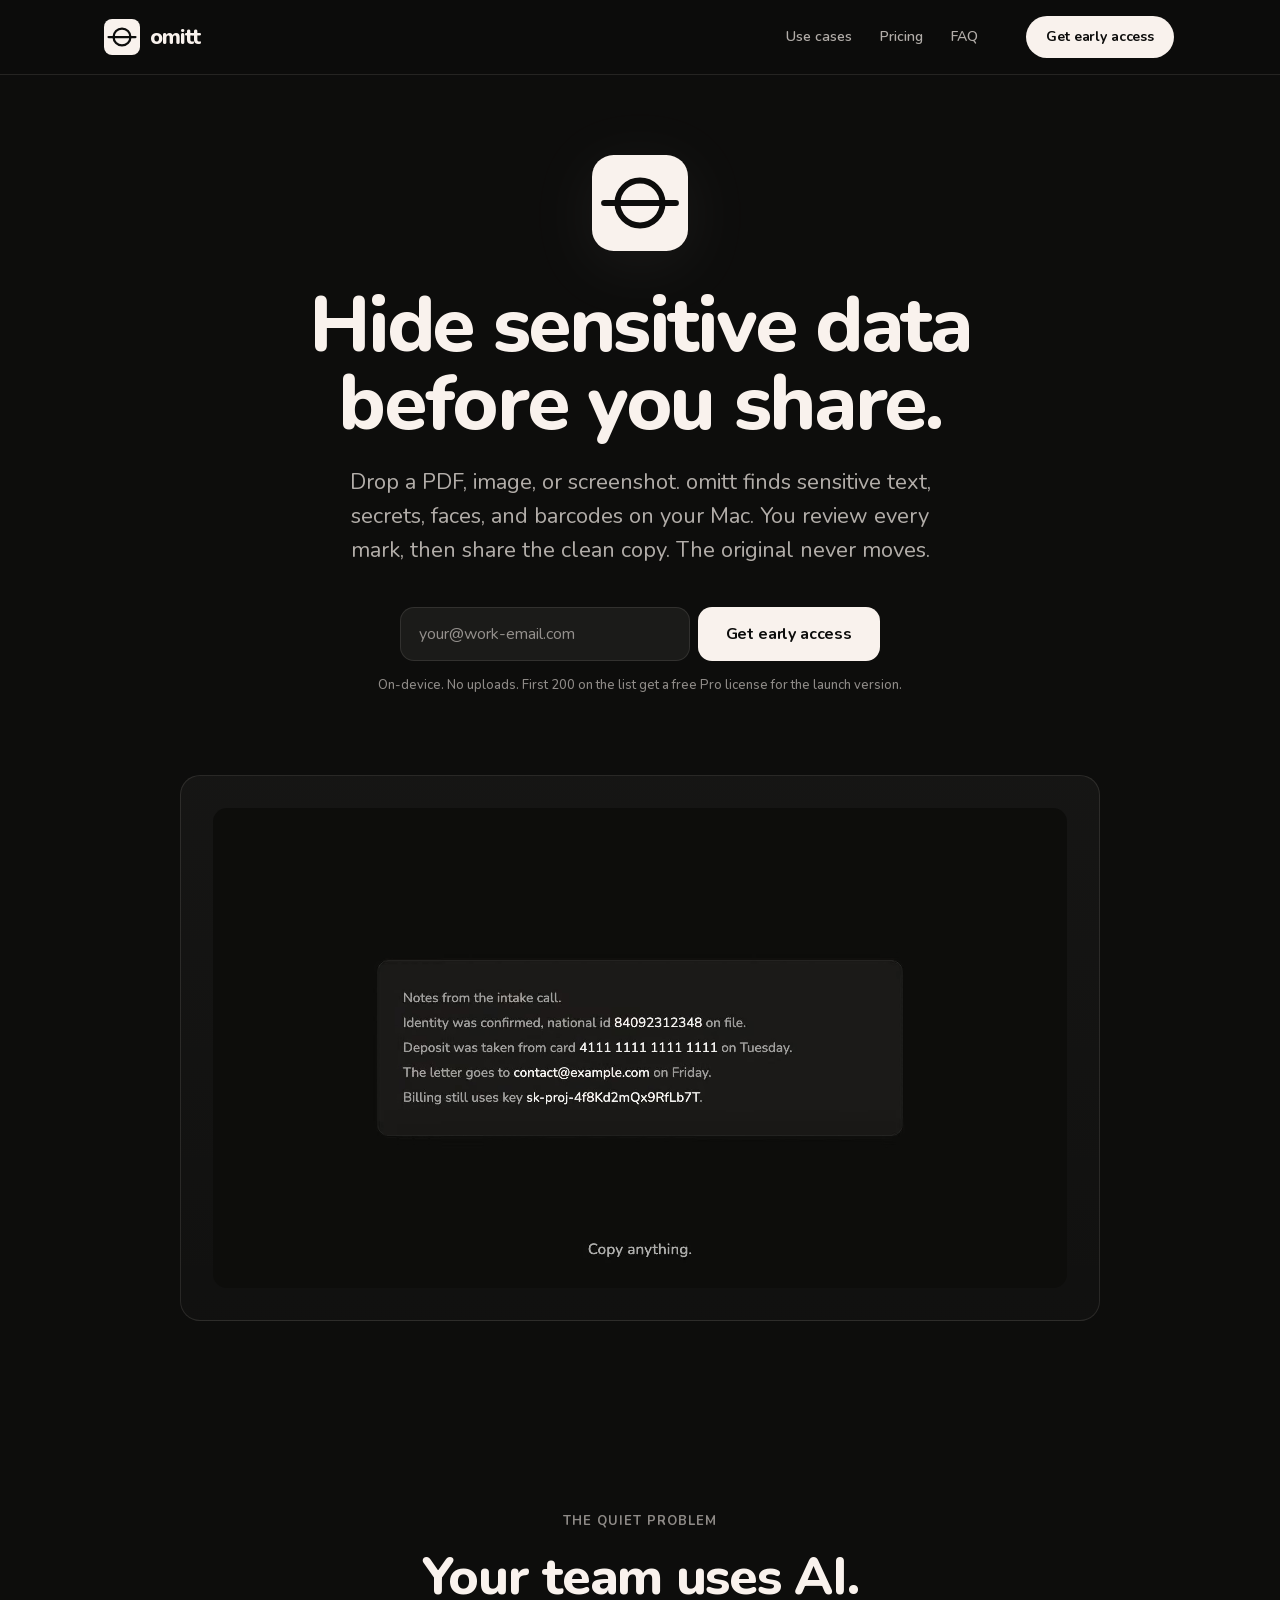
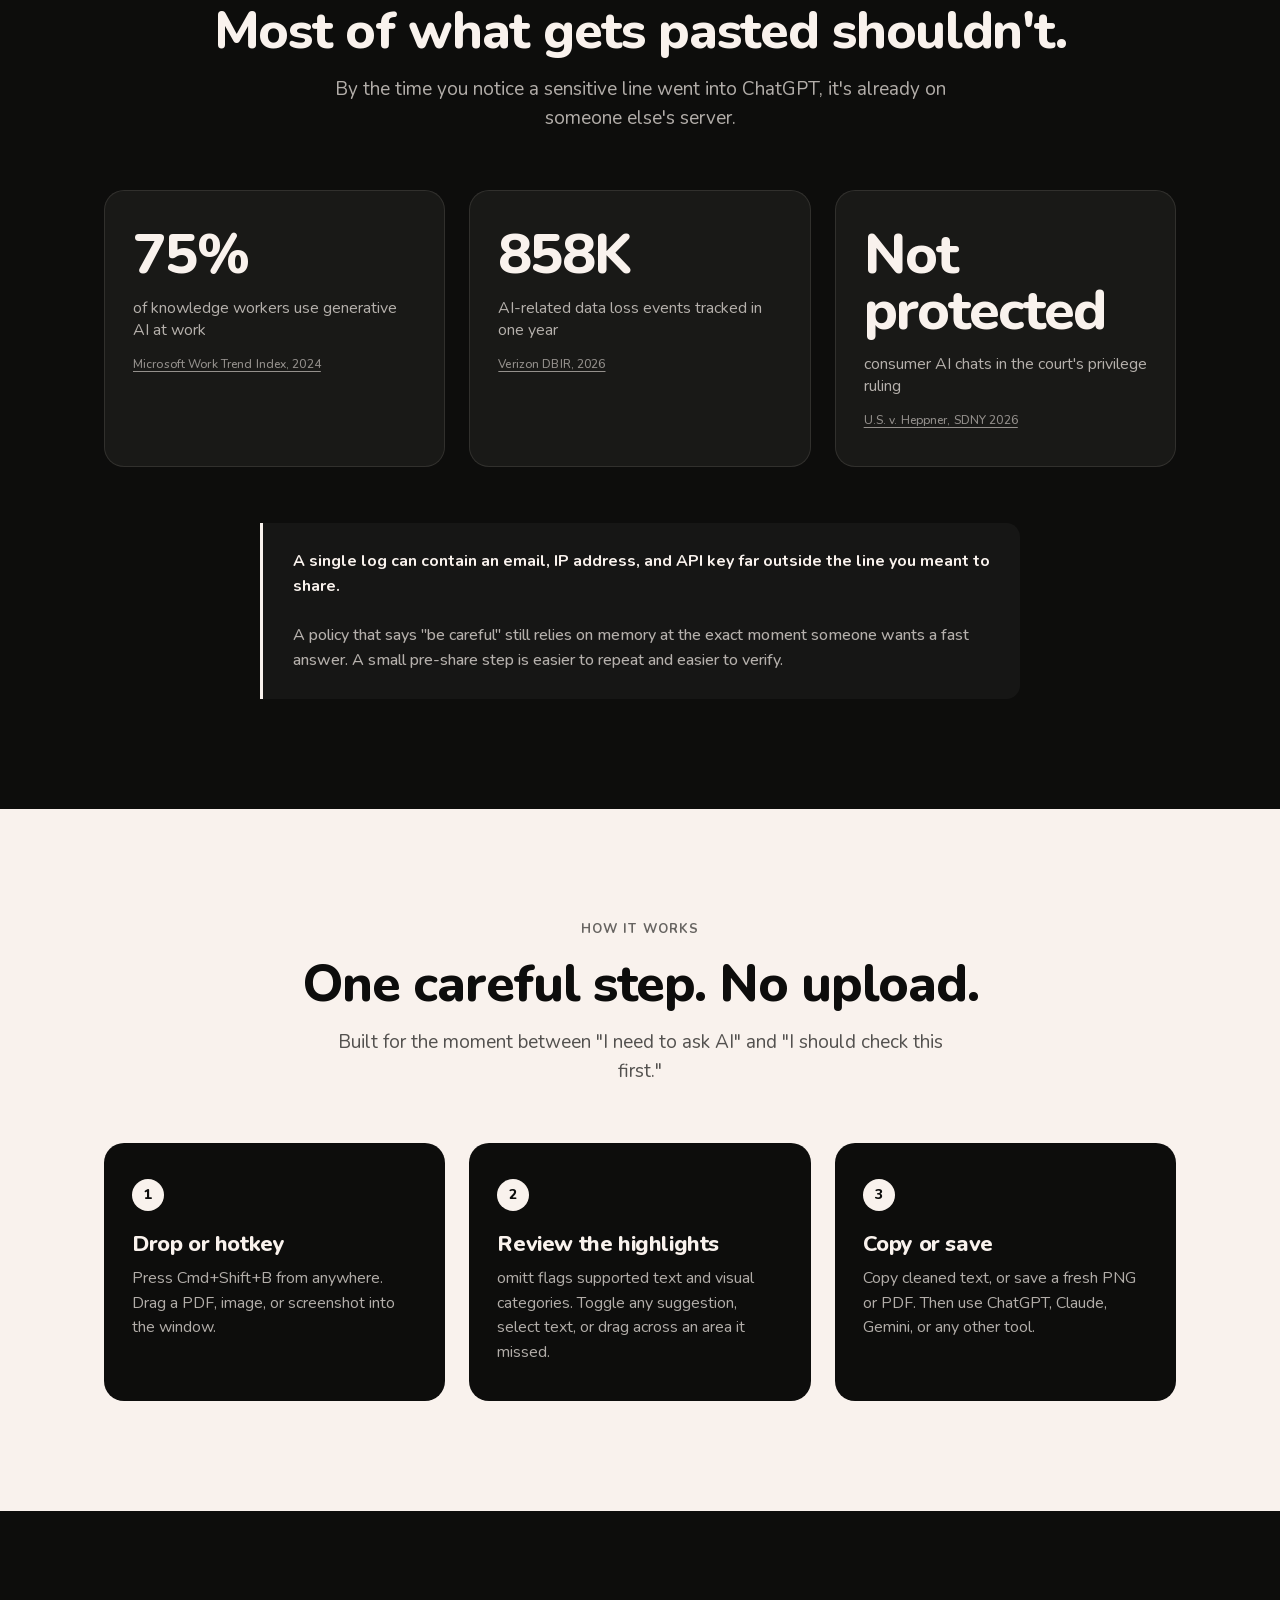
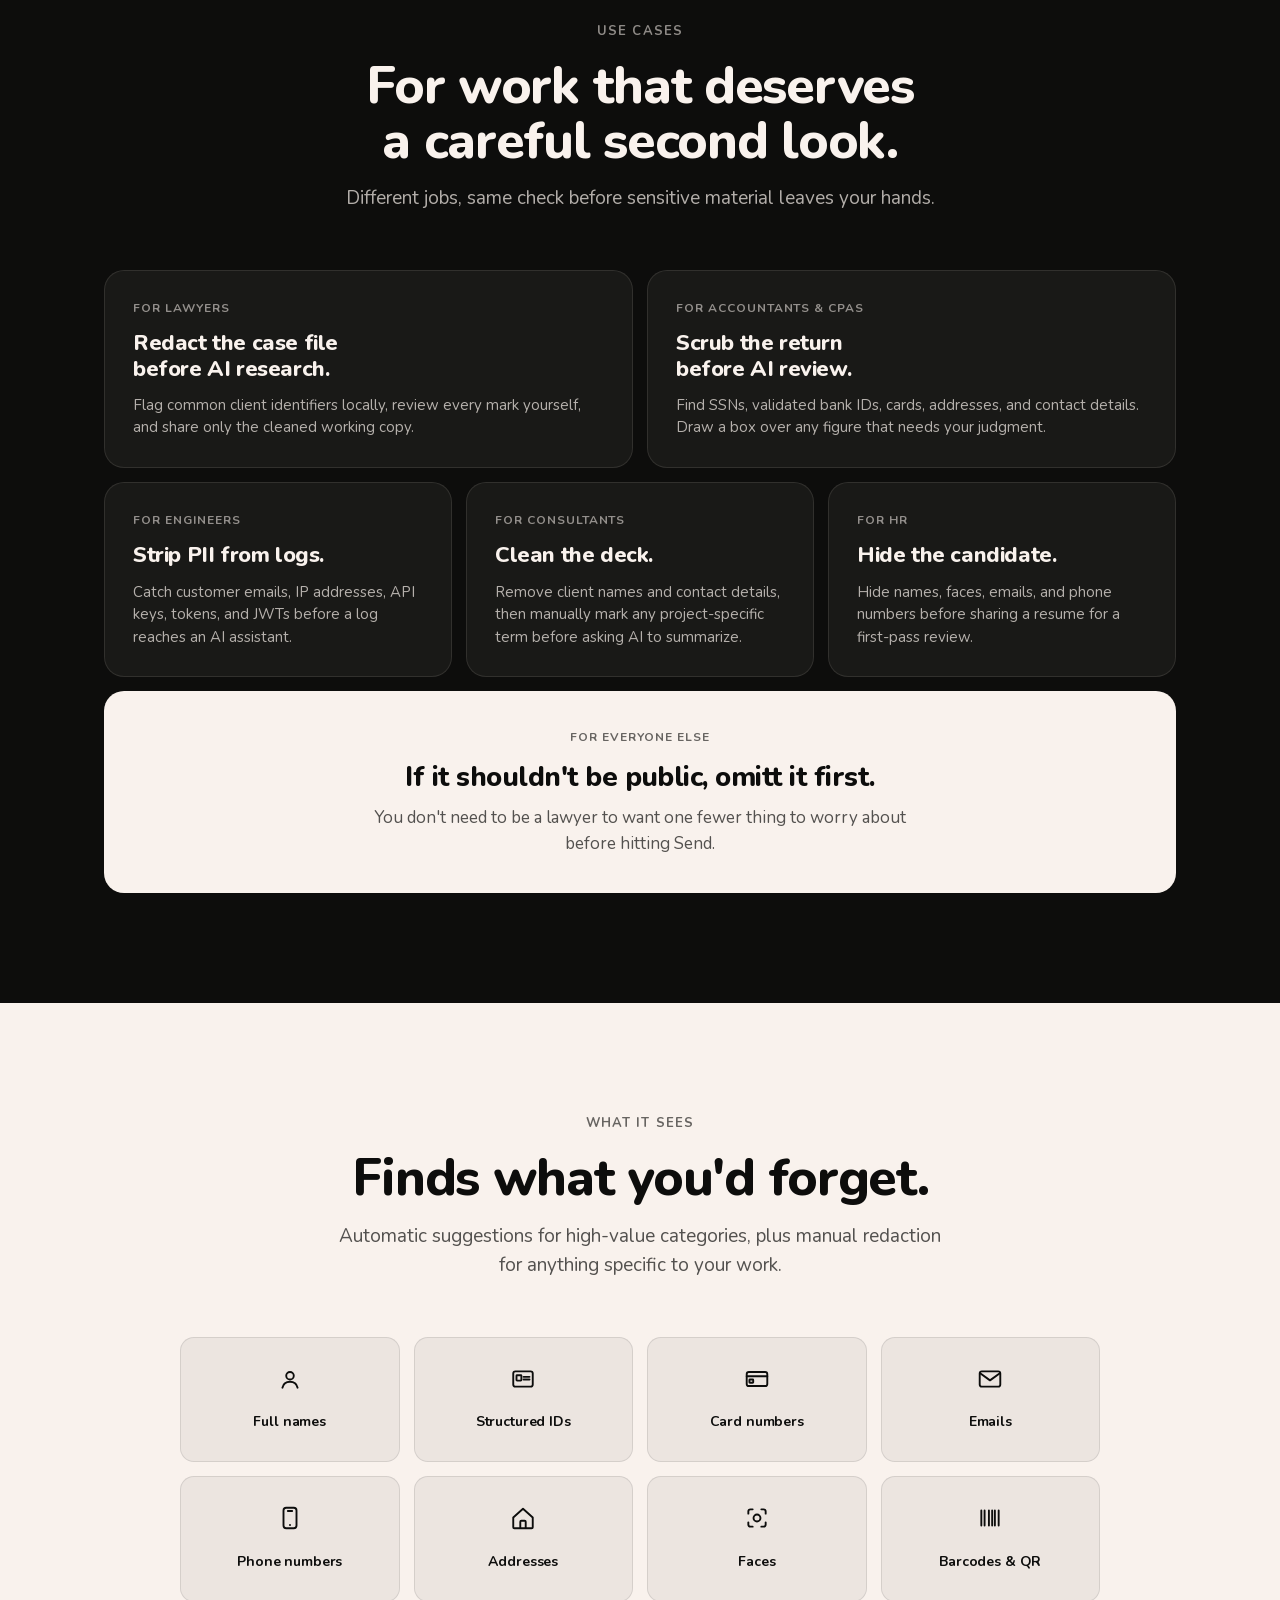
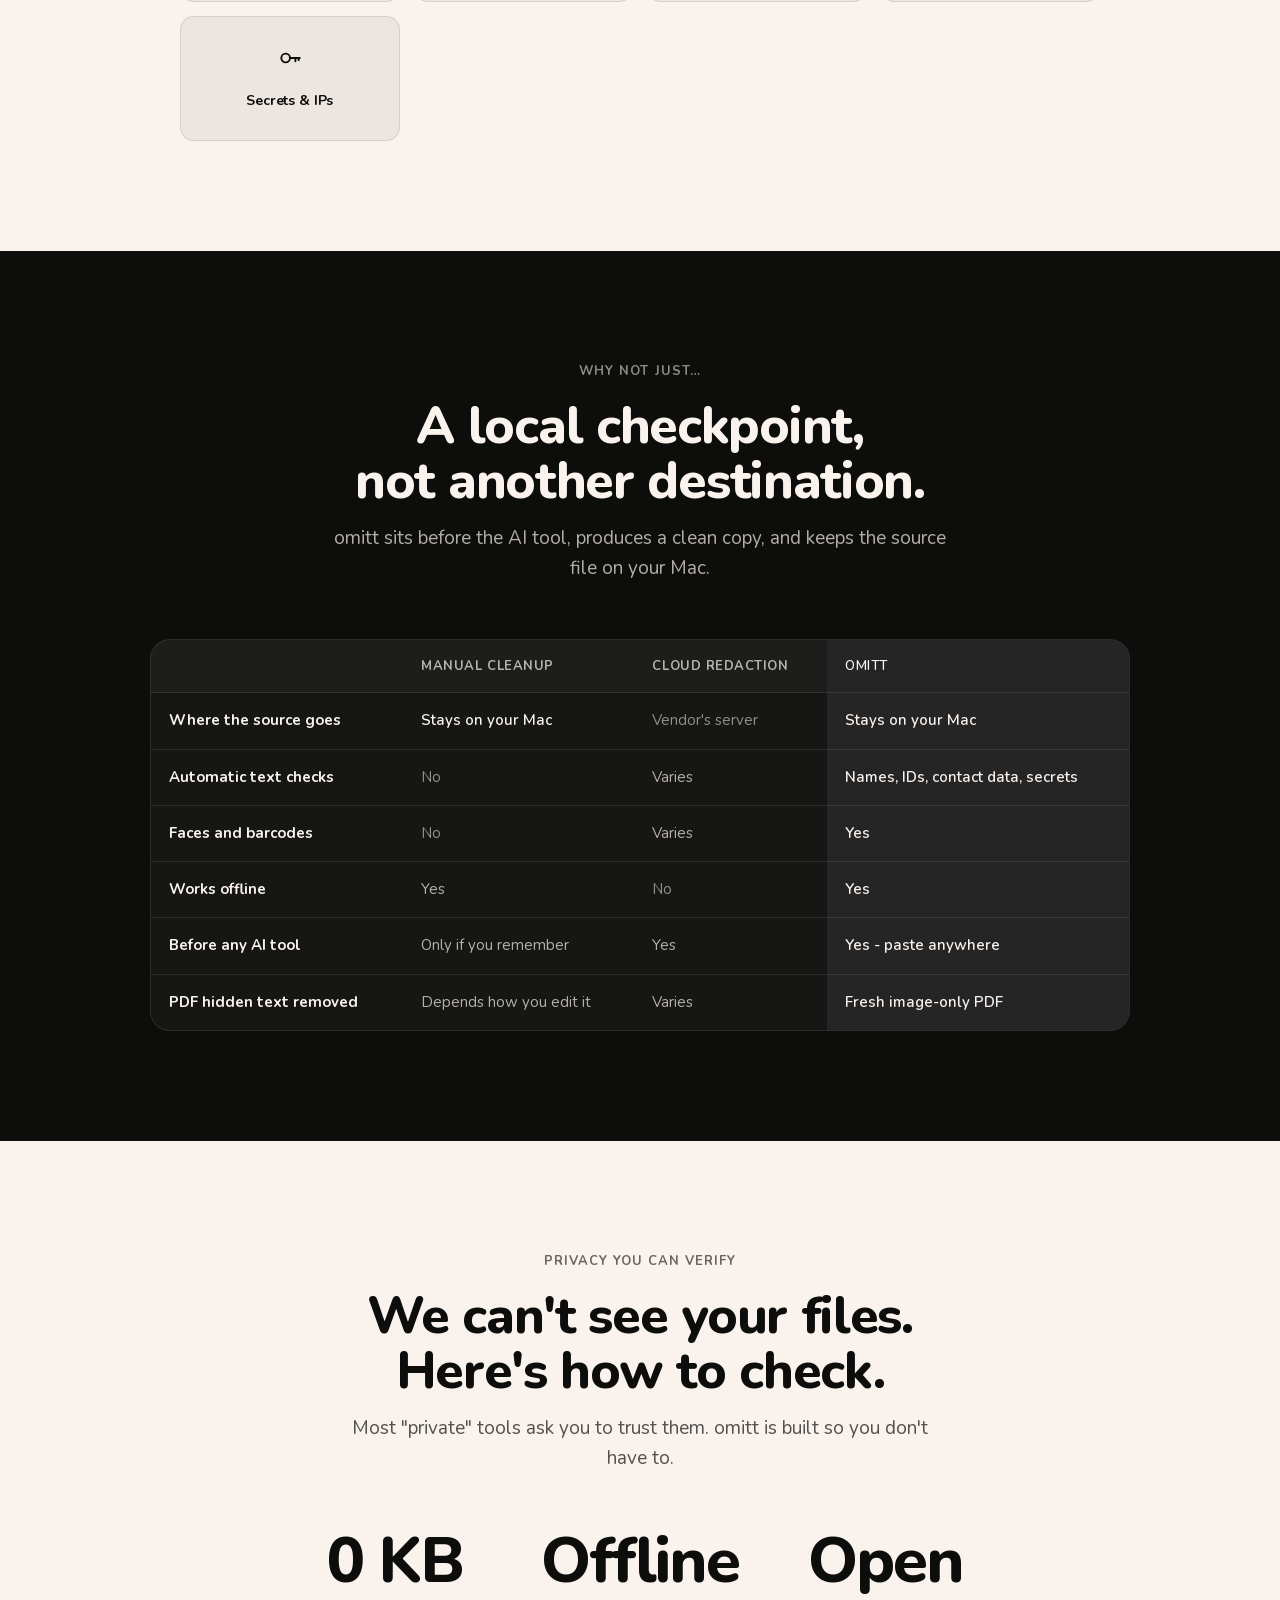
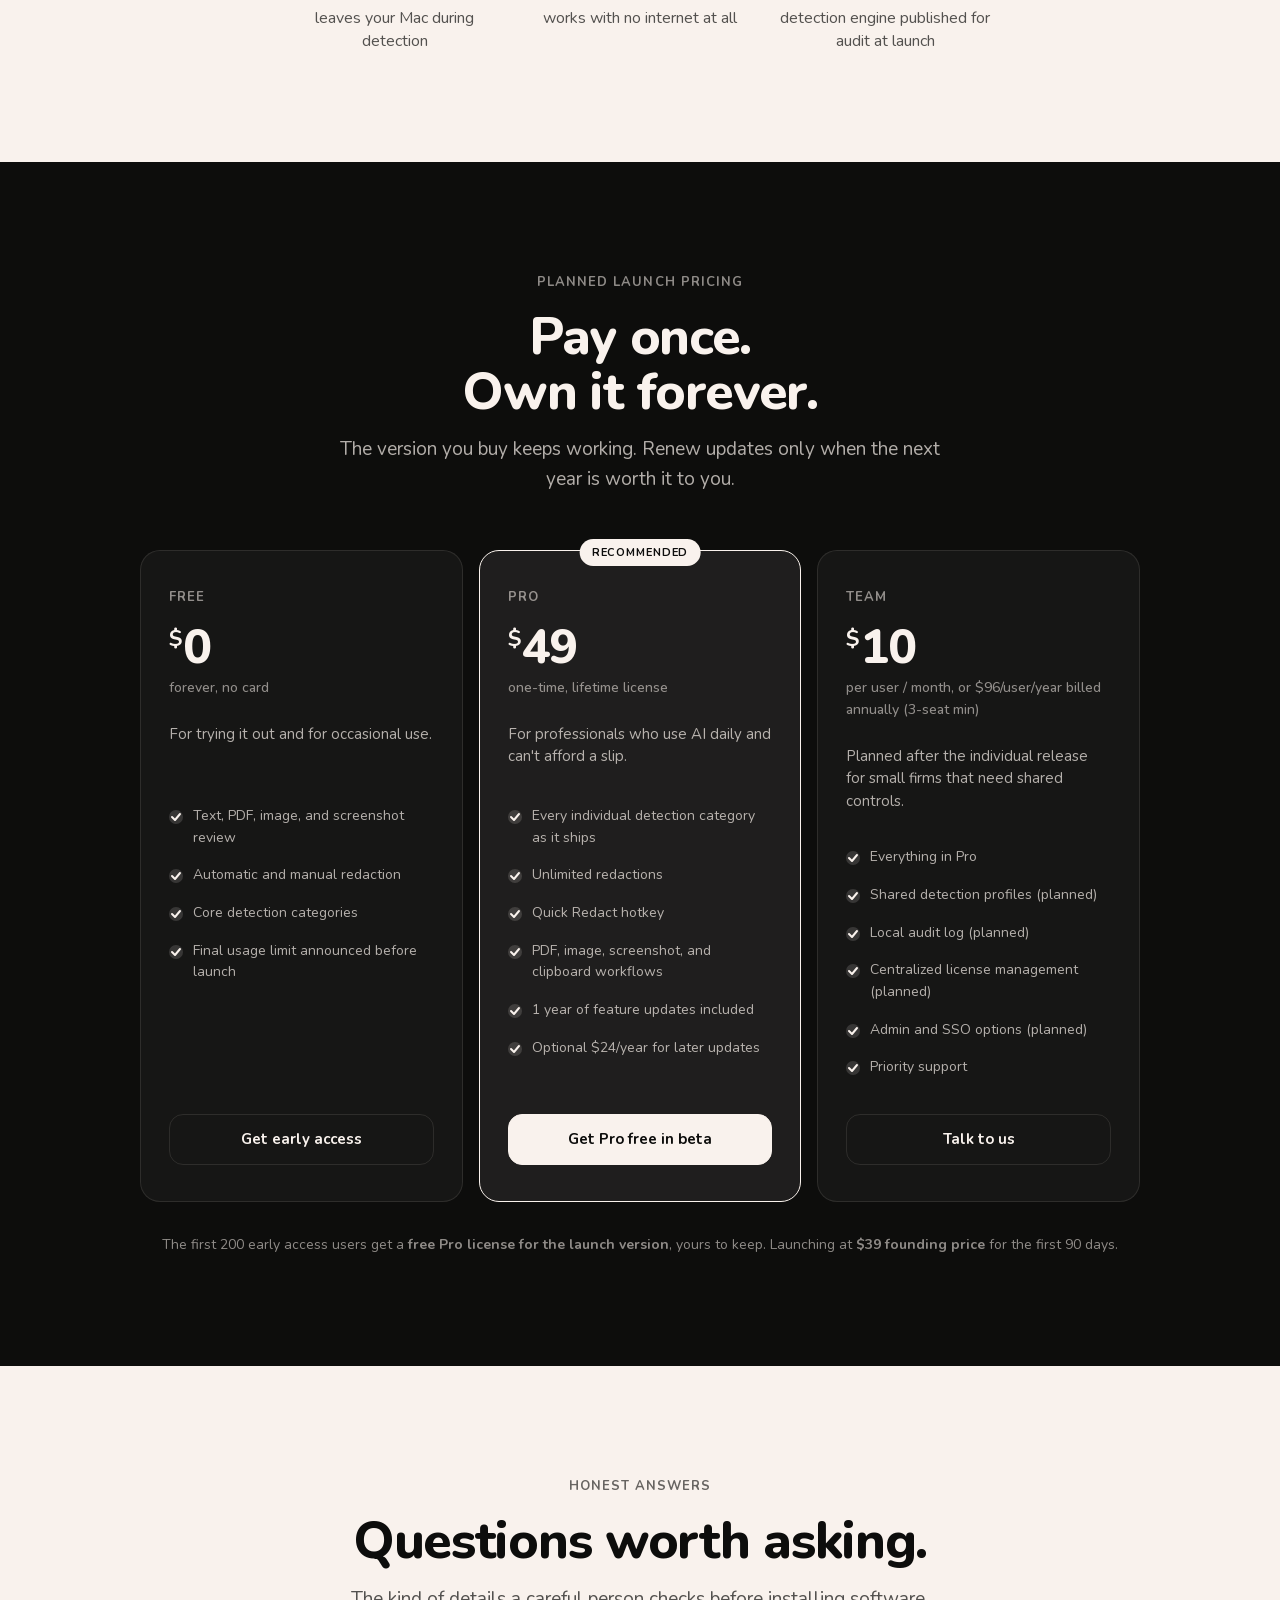
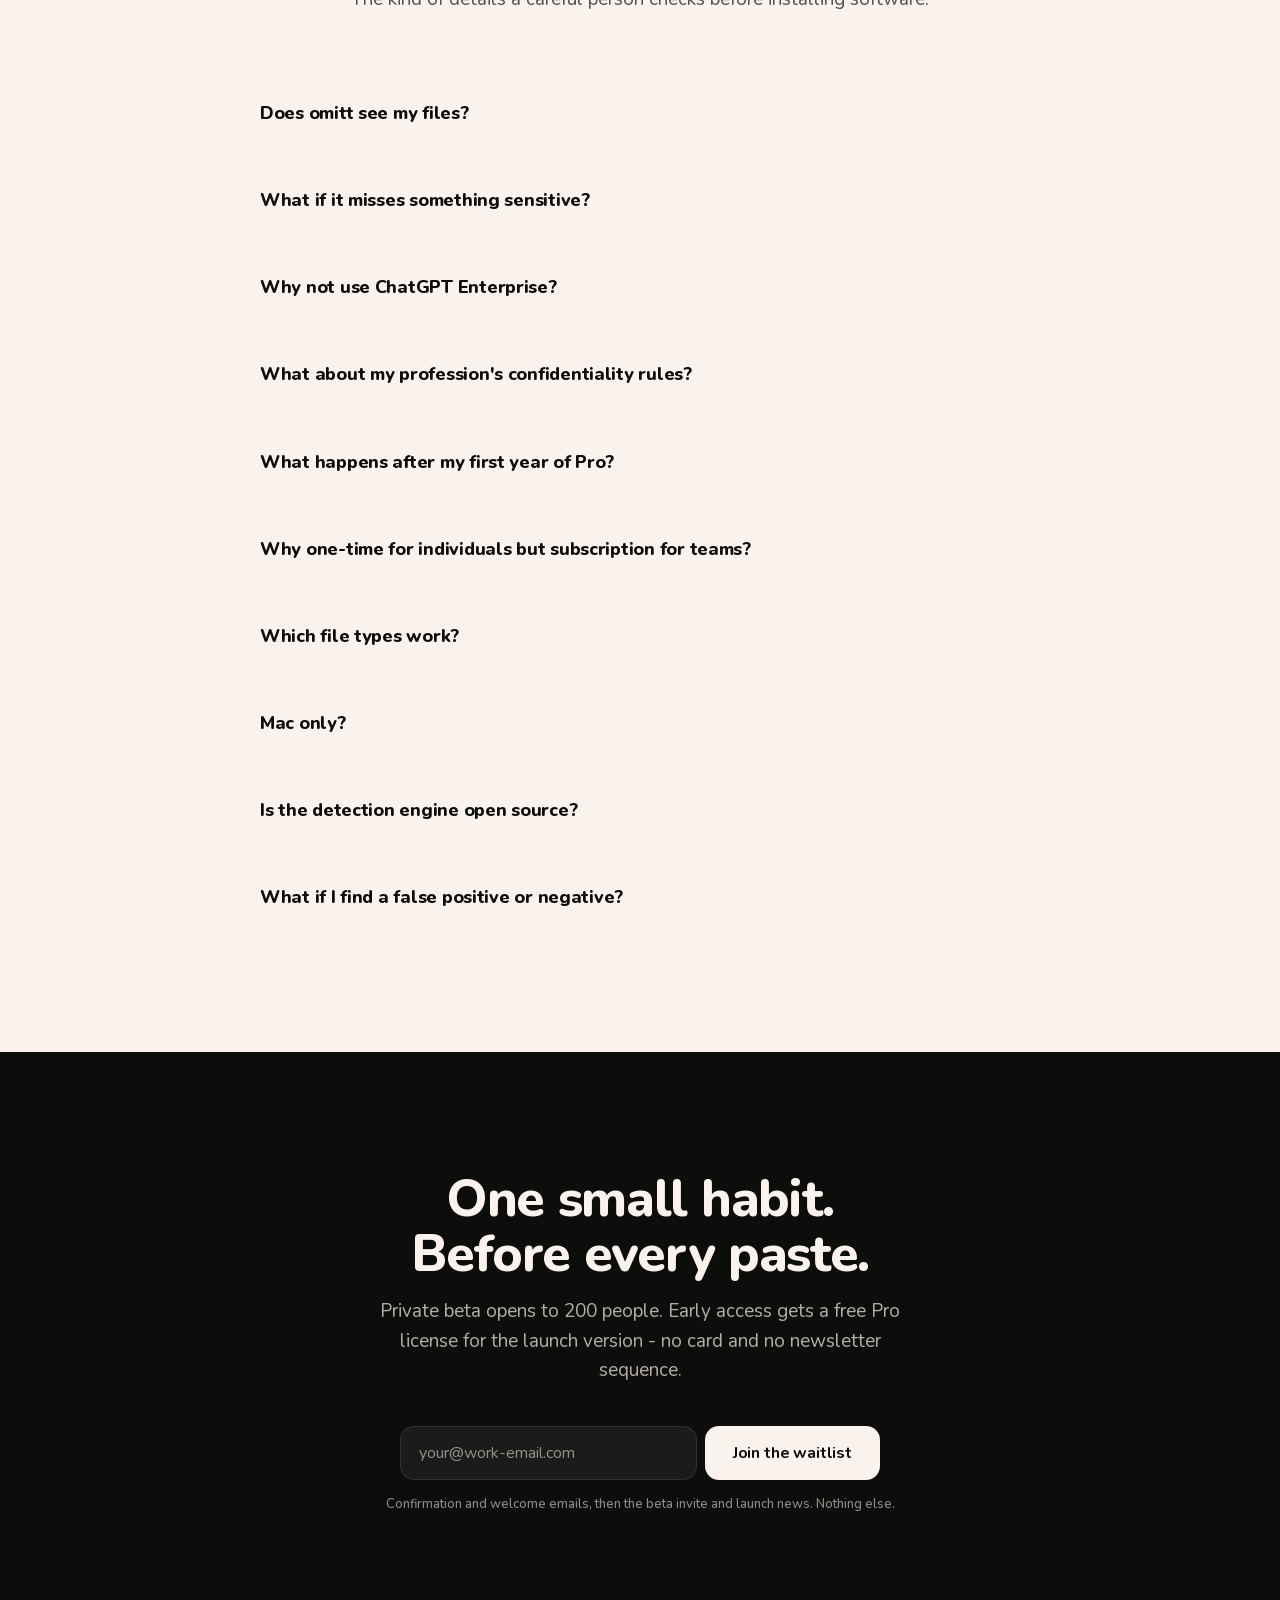
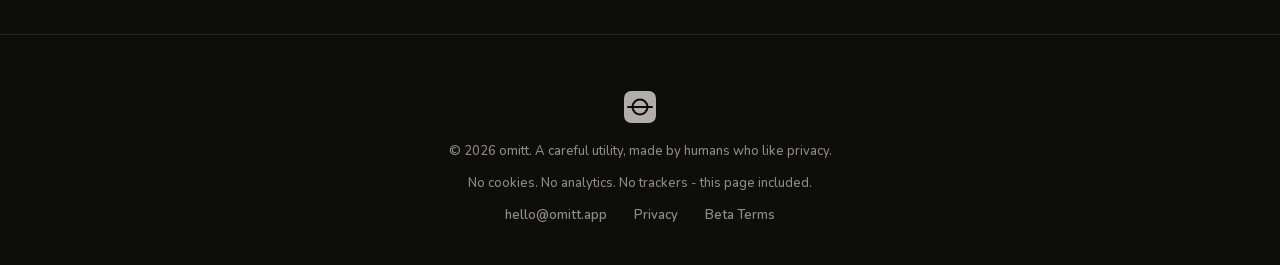
==== commit 89be9ca3: "Drop redundant updates sentence from the early-access note" ====
--- a/index.html
+++ b/index.html
@@ -1502,7 +1502,7 @@
         <a href="mailto:hello@omitt.app?subject=omitt%20for%20teams" class="price-cta">Talk to us</a>
       </div>
     </div>
-    <div class="pricing-note">The first 200 early access users get a <strong>free Pro license for the launch version</strong>, yours to keep. Updates after launch are optional and paid. Launching at <strong>$39 founding price</strong> for the first 90 days.</div>
+    <div class="pricing-note">The first 200 early access users get a <strong>free Pro license for the launch version</strong>, yours to keep. Launching at <strong>$39 founding price</strong> for the first 90 days.</div>
   </div>
 </section>
 
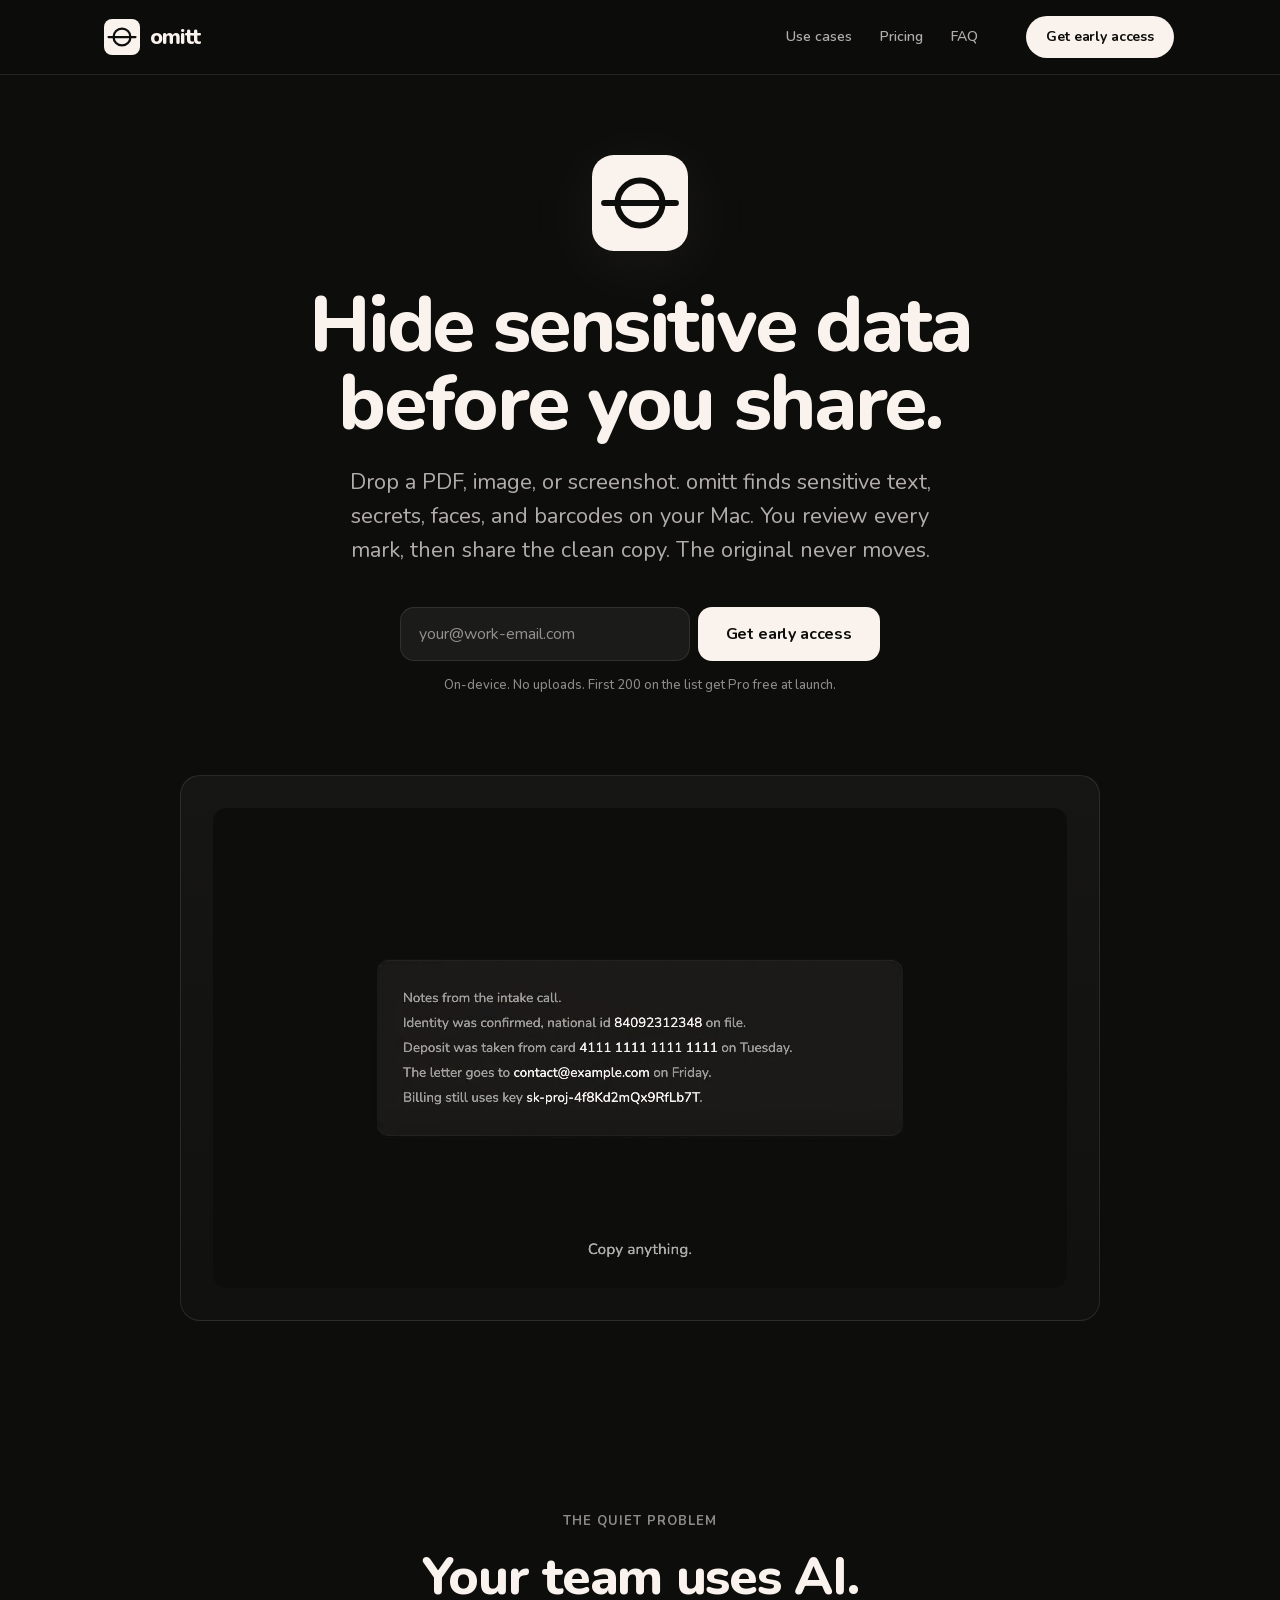
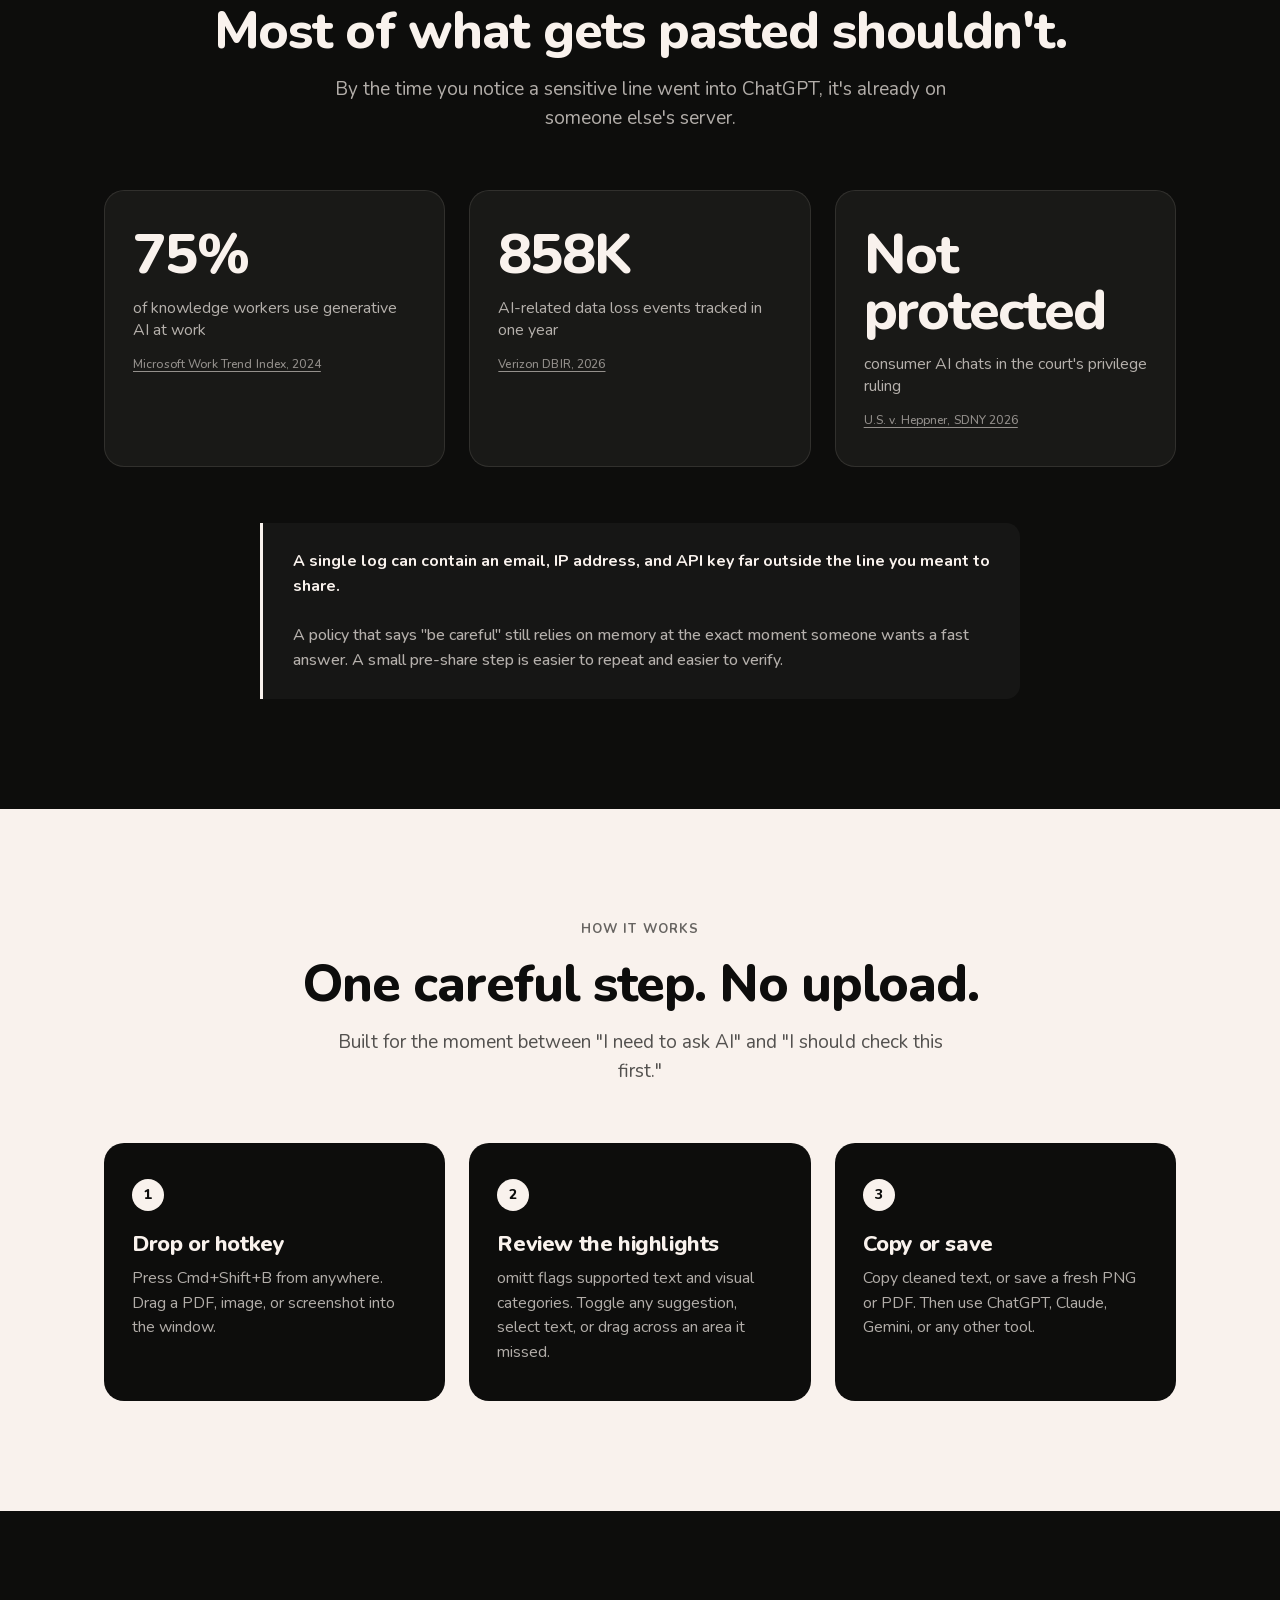
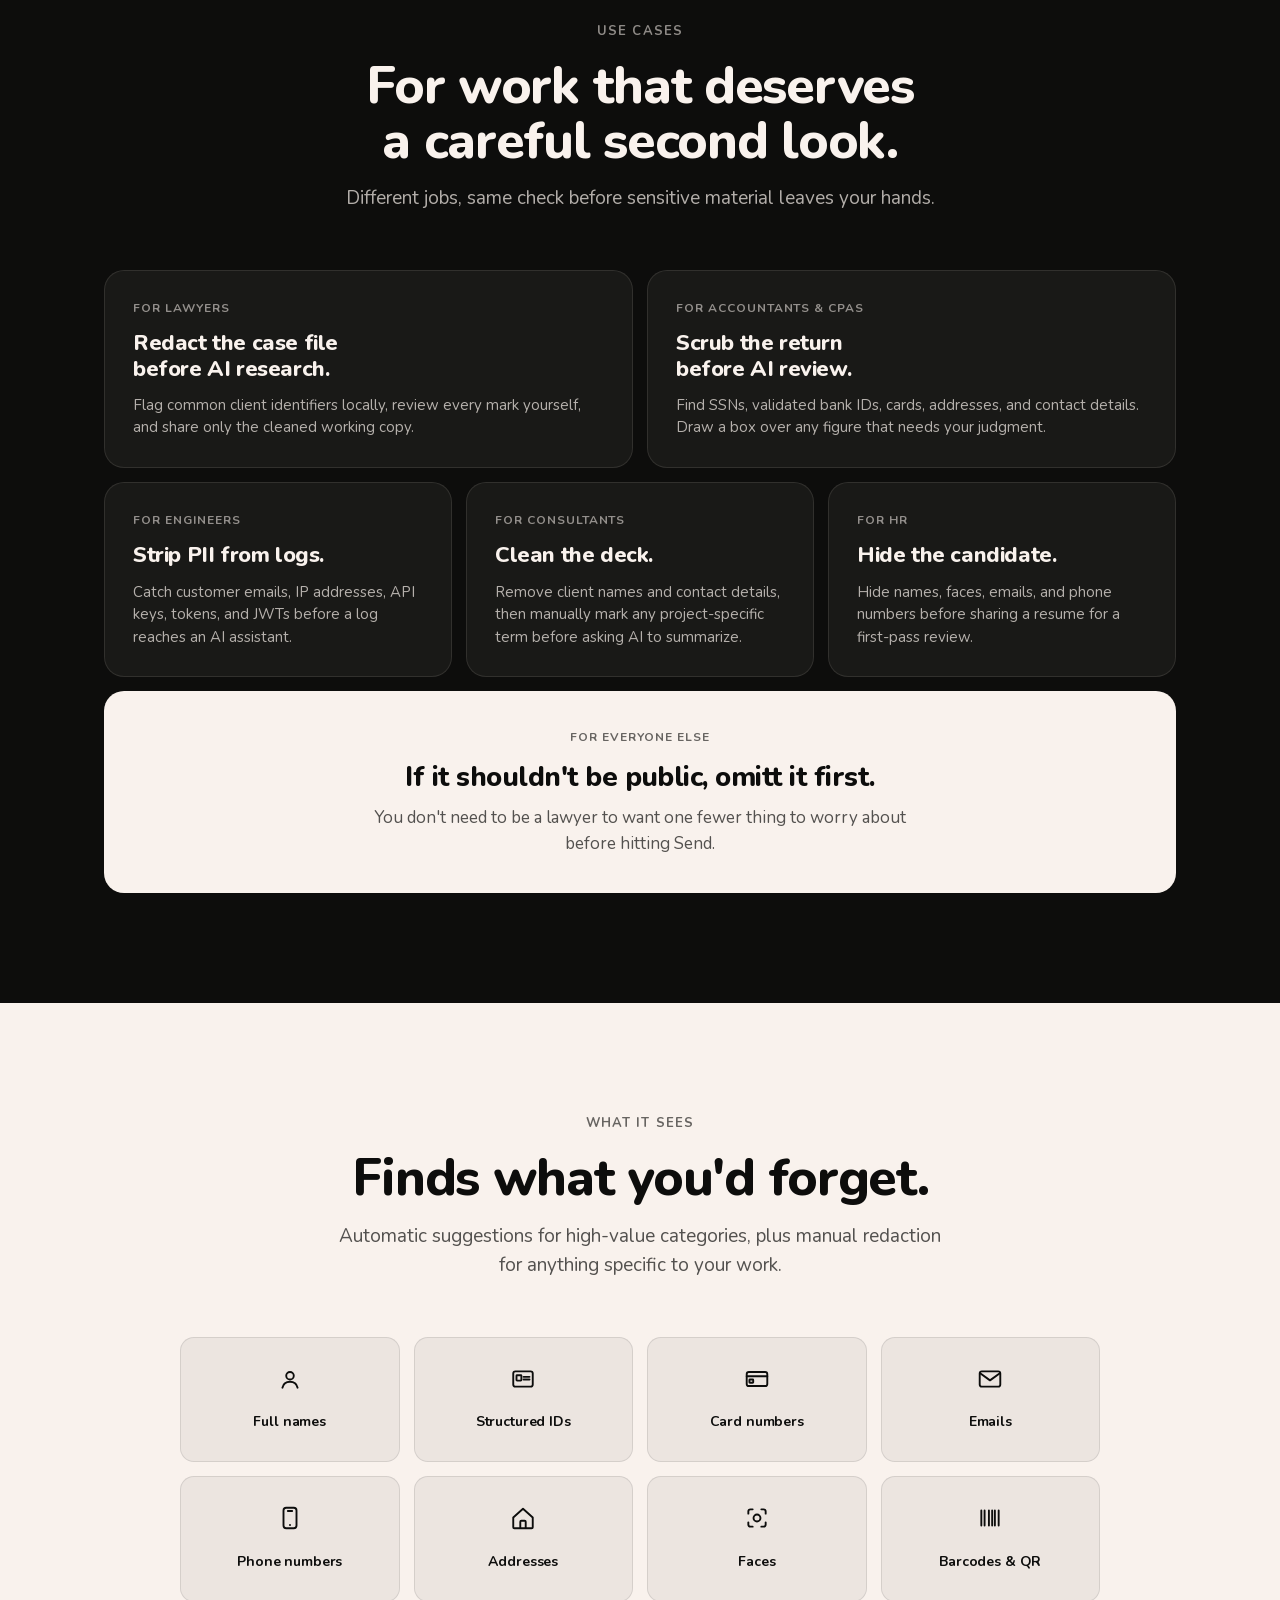
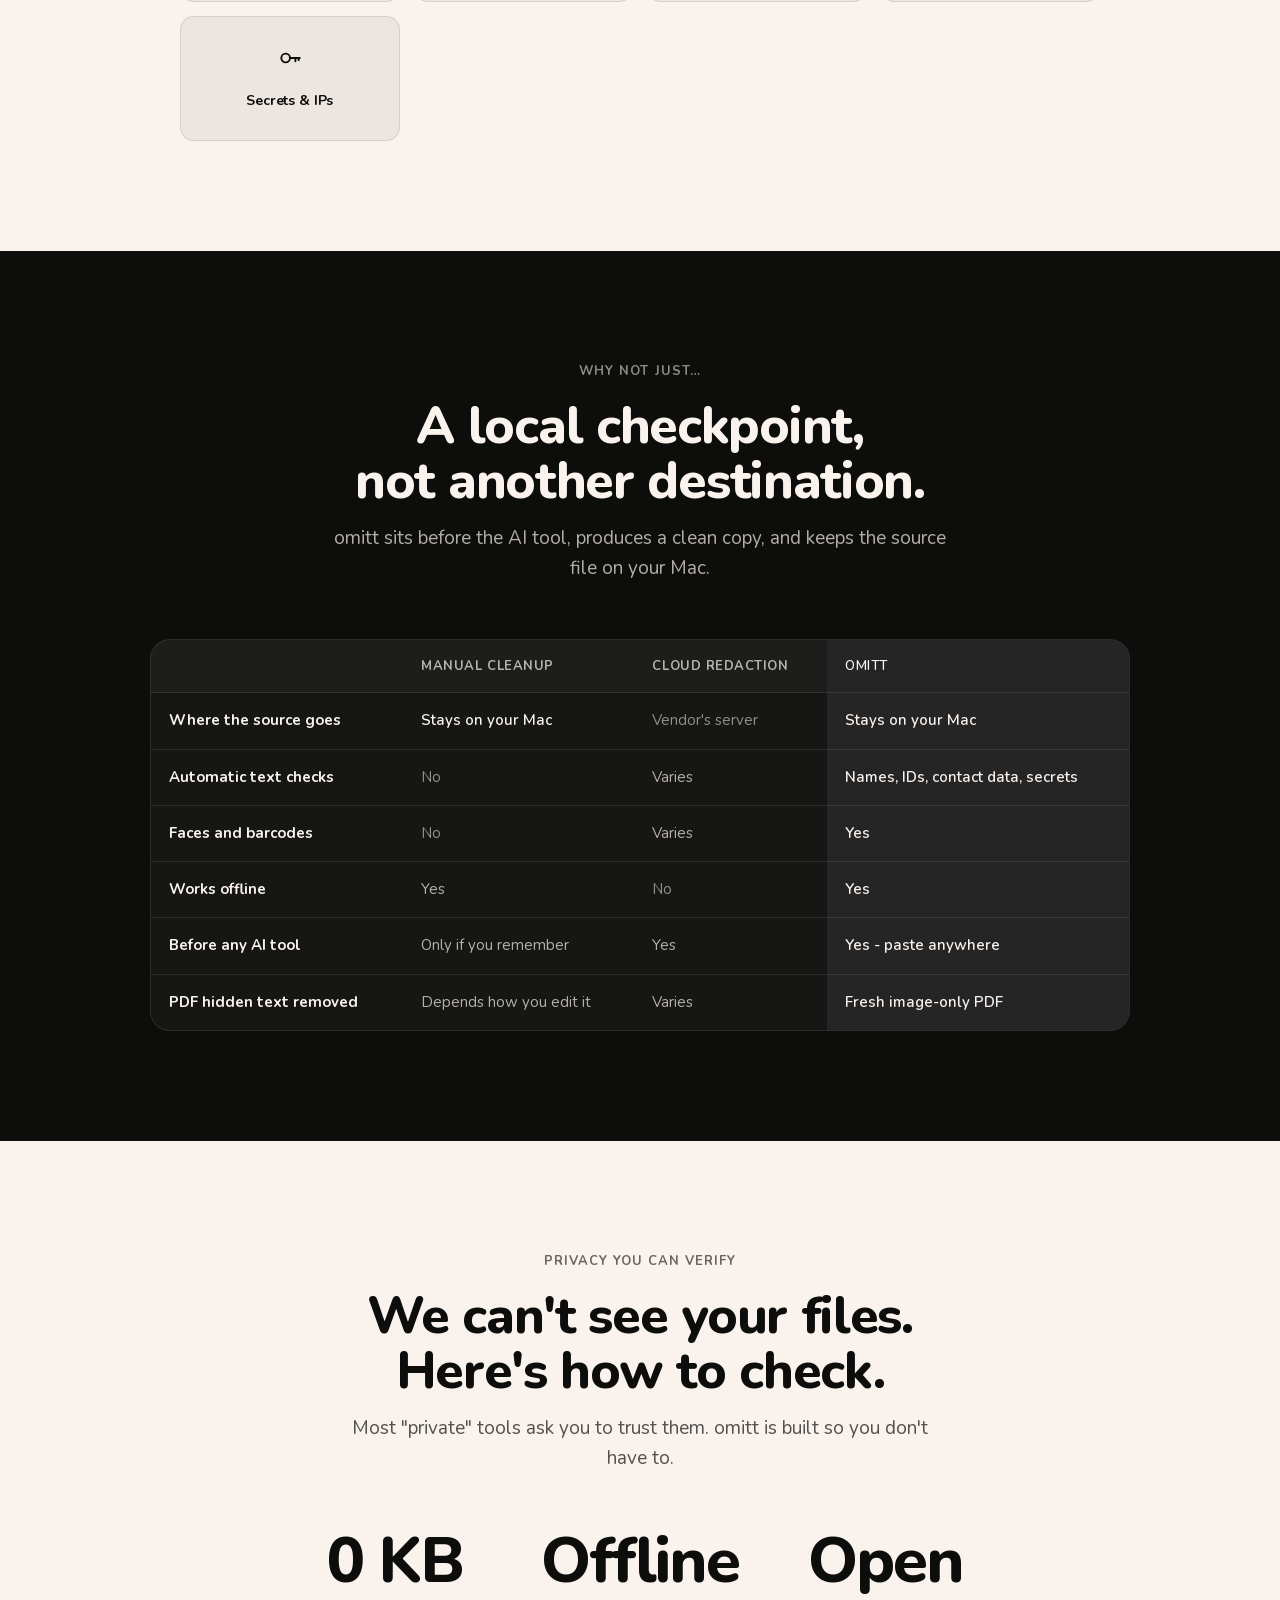
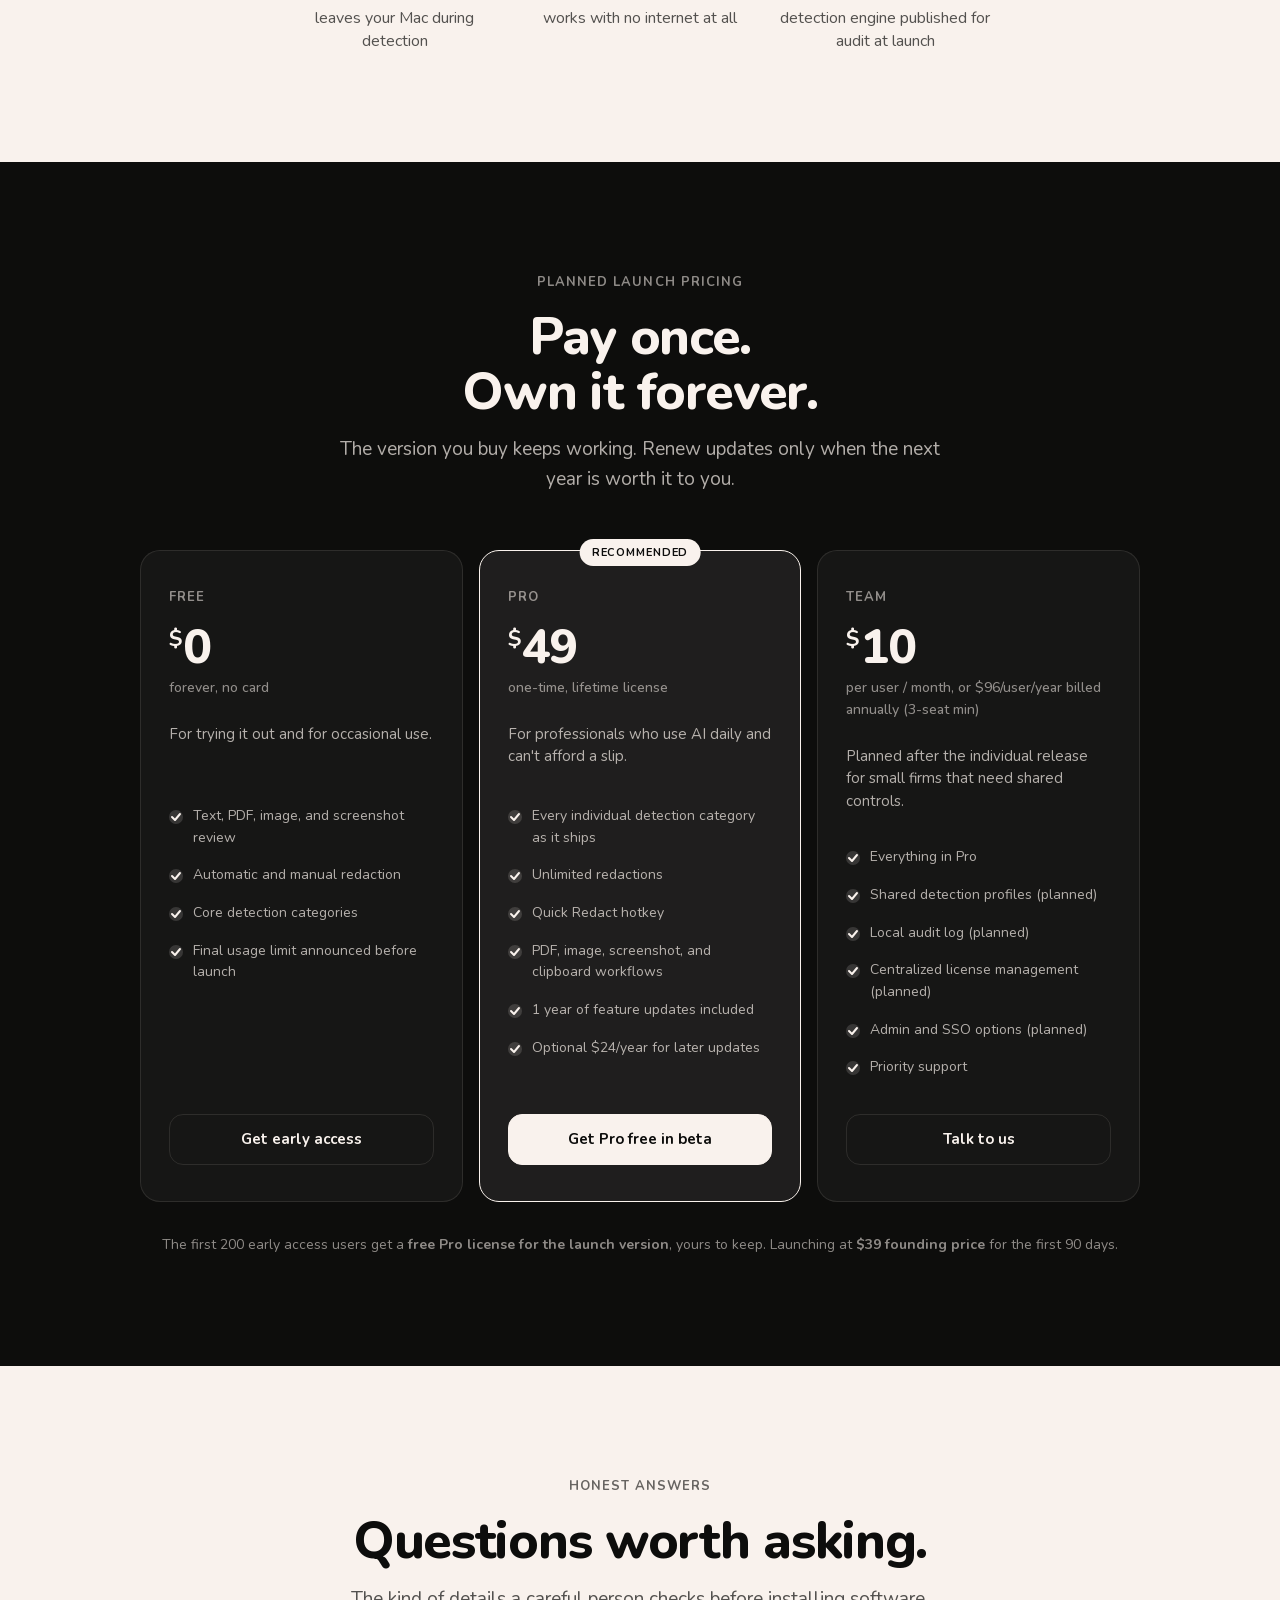
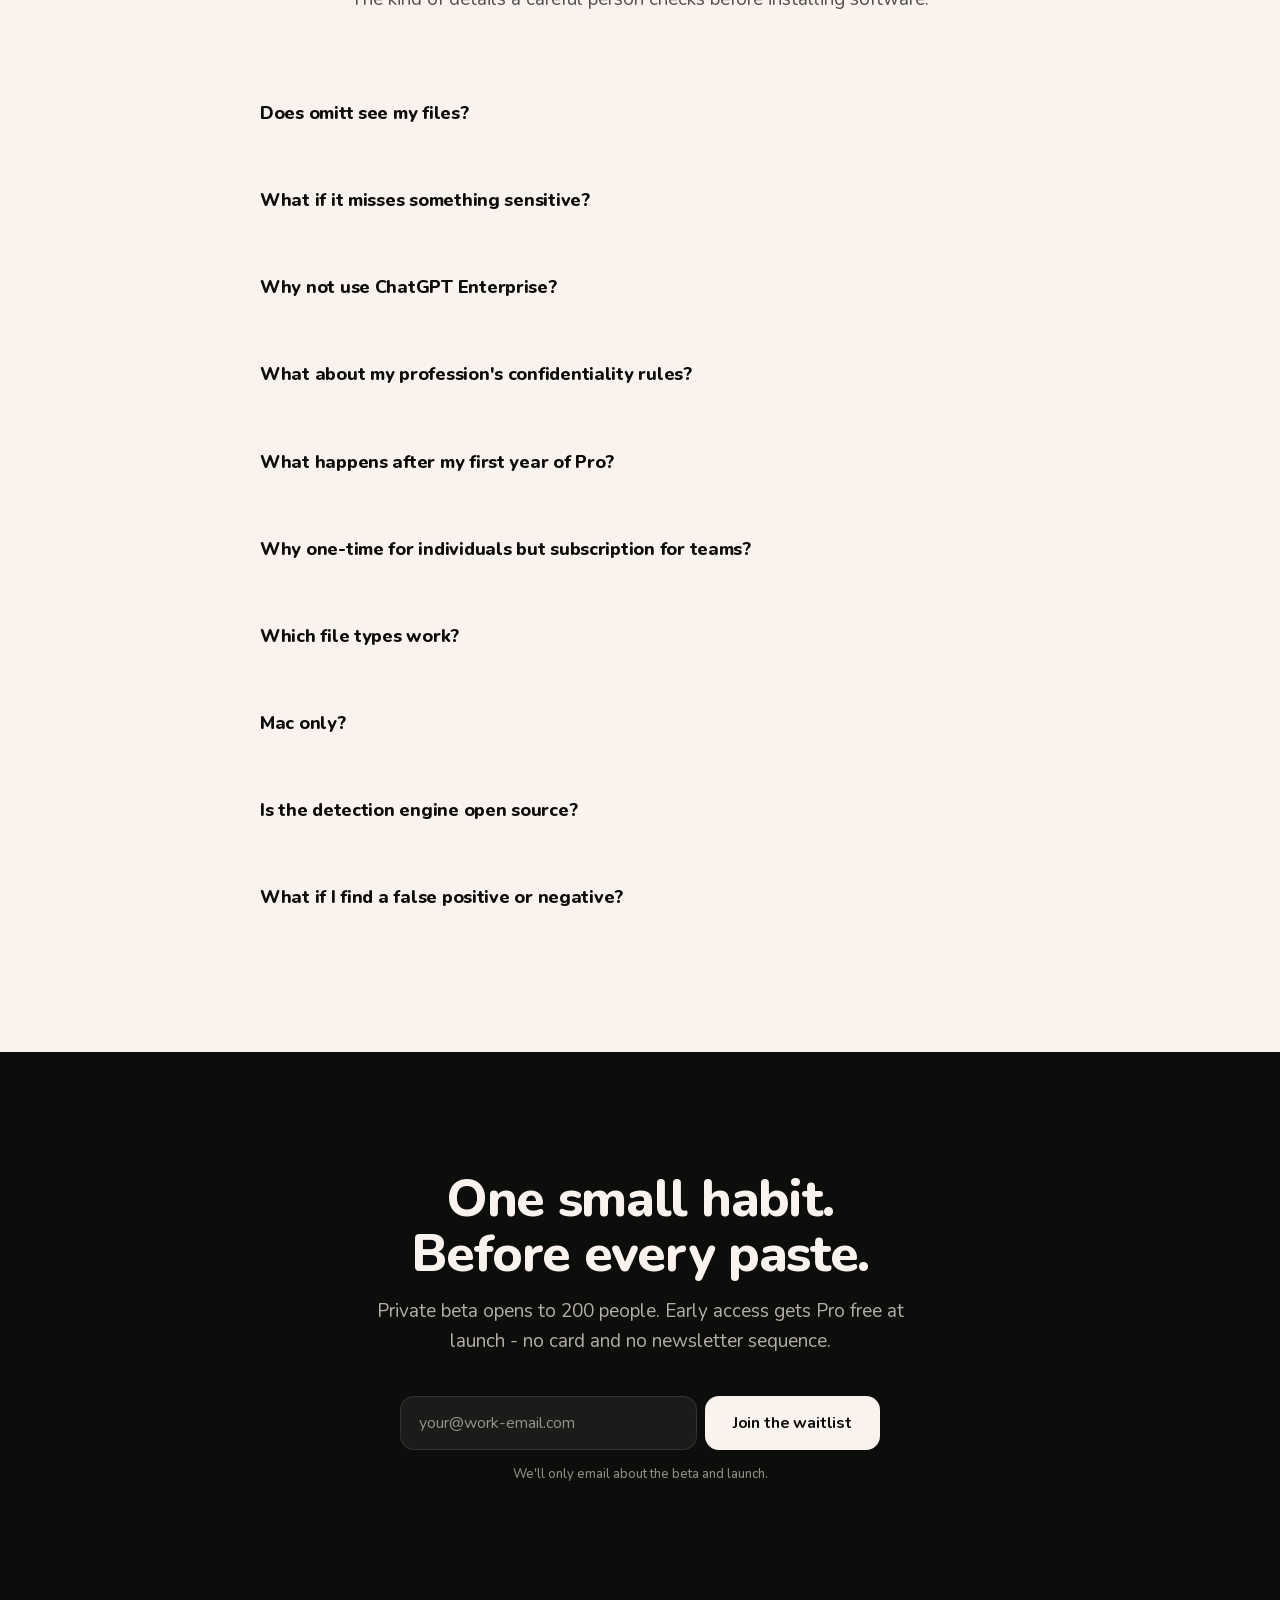
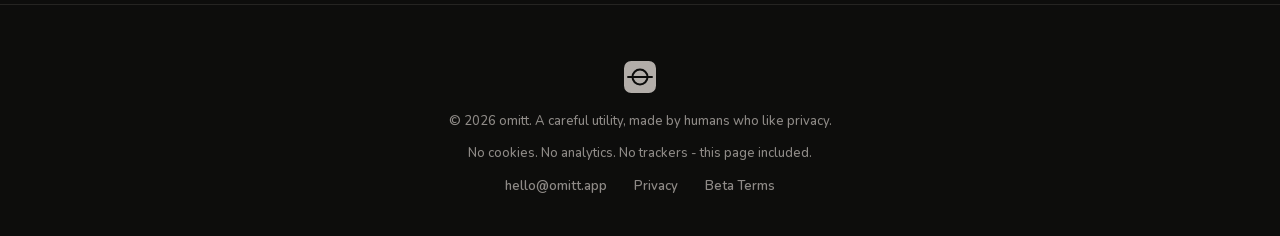
==== commit b073d988: "Shorten early-access and signup confirmation copy" ====
--- a/index.html
+++ b/index.html
@@ -1213,8 +1213,8 @@
       <button type="submit">Get early access</button>
     </form>
     <div class="form-error" id="error-hero" role="alert" aria-live="polite"></div>
-    <div class="form-note">On-device. No uploads. First 200 on the list get a free Pro license for the launch version.</div>
-    <div class="form-success" id="success-hero" role="status">Thanks. Check your inbox and confirm your email to save your spot.</div>
+    <div class="form-note">On-device. No uploads. First 200 on the list get Pro free at launch.</div>
+    <div class="form-success" id="success-hero" role="status">Check your inbox to confirm your email.</div>
 
     <div class="demo">
     <div class="demo-mockup" aria-hidden="true">
@@ -1562,7 +1562,7 @@
 <section class="cta-final" id="access">
   <div class="wrap">
     <h2>One small habit.<br/>Before every paste.</h2>
-    <p class="lede">Private beta opens to 200 people. Early access gets a free Pro license for the launch version - no card and no newsletter sequence.</p>
+    <p class="lede">Private beta opens to 200 people. Early access gets Pro free at launch - no card and no newsletter sequence.</p>
 
     <form class="signup" novalidate onsubmit="return handleSignup(event, 'bottom')">
       <input type="email" name="email" placeholder="your@work-email.com" aria-label="Email" autocomplete="email" inputmode="email" maxlength="320" spellcheck="false" />
@@ -1570,8 +1570,8 @@
       <button type="submit">Join the waitlist</button>
     </form>
     <div class="form-error" id="error-bottom" role="alert" aria-live="polite"></div>
-    <div class="form-note">Confirmation and welcome emails, then the beta invite and launch news. Nothing else.</div>
-    <div class="form-success" id="success-bottom" role="status">Thanks. Check your inbox and confirm your email to save your spot.</div>
+    <div class="form-note">We'll only email about the beta and launch.</div>
+    <div class="form-success" id="success-bottom" role="status">Check your inbox to confirm your email.</div>
   </div>
 </section>
 
